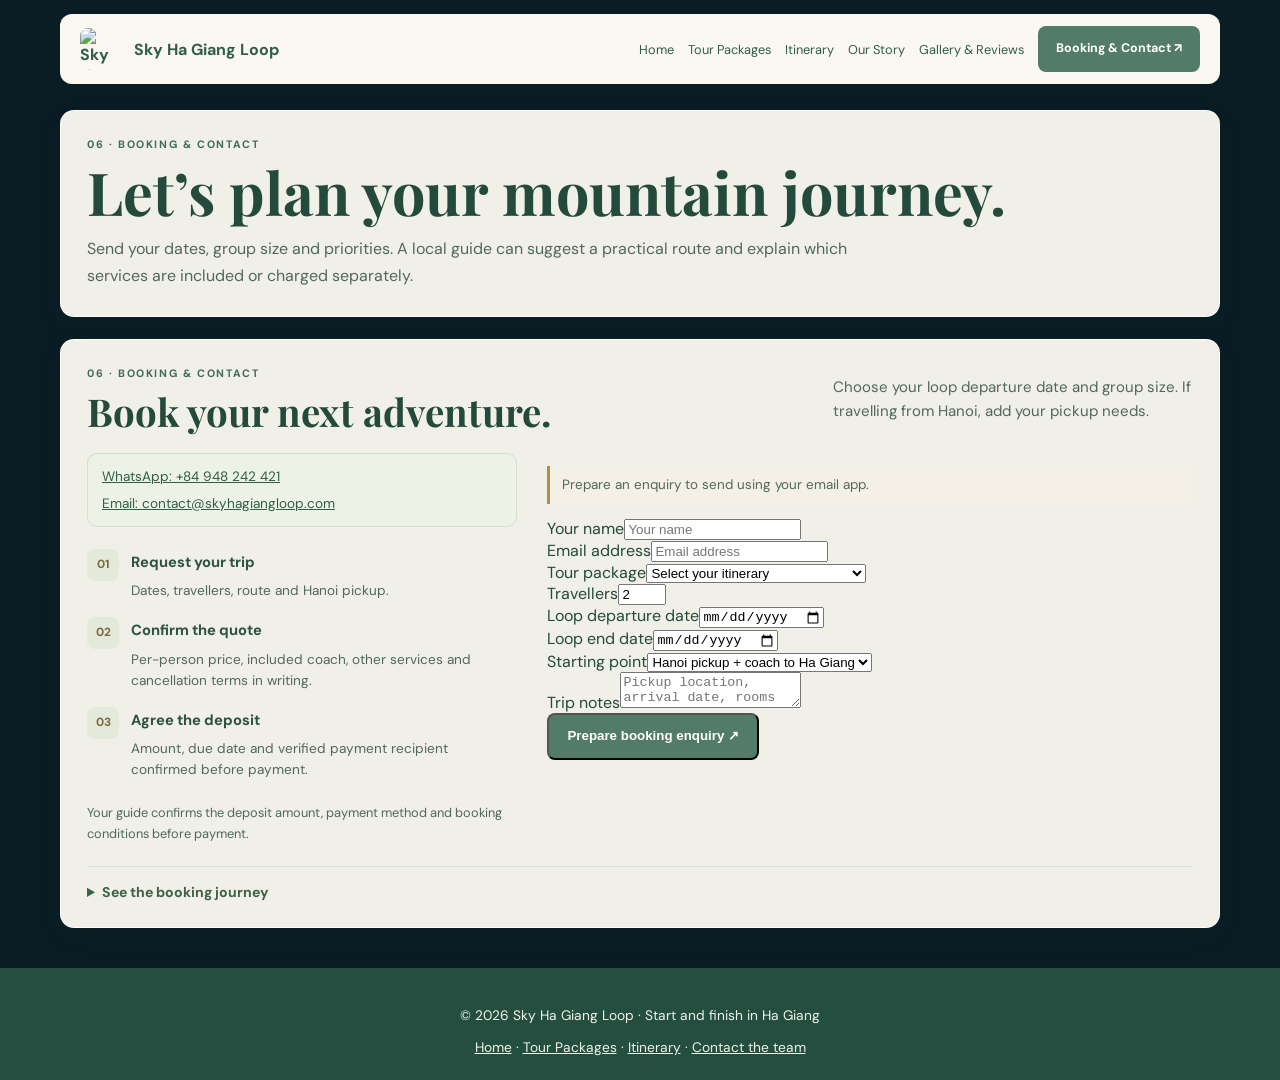
==== contact.html @ ebd87845 "Polish public website copy and contact details" ====
<!doctype html>
<html lang="en"><head><meta charset="utf-8"><meta name="viewport" content="width=device-width,initial-scale=1">
<style id="background-base">html,body{background:#0a1d24!important}body::before,body::after{content:none!important}</style>
<title>Book a Ha Giang Loop Tour | Contact Sky Ha Giang Loop</title>
<meta name="description" content="Ask about Ha Giang tours, Hanoi pickup, optional services, guide advice and a written quote for your group.">
<meta name="robots" content="index,follow,max-image-preview:large">
<meta name="theme-color" content="#244f40">
<link rel="canonical" href="https://skyhagiangloop.com/contact.html">
<meta property="og:type" content="website">
<meta property="og:site_name" content="Sky Ha Giang Loop">
<meta property="og:title" content="Book a Ha Giang Loop Tour | Contact Sky Ha Giang Loop">
<meta property="og:description" content="Ask about Ha Giang tours, Hanoi pickup, optional services, guide advice and a written quote for your group.">
<meta property="og:url" content="https://skyhagiangloop.com/contact.html">
<meta property="og:image" content="https://skyhagiangloop.com/assets/bg-08.jpg">
<meta name="twitter:card" content="summary_large_image">
<meta name="twitter:title" content="Book a Ha Giang Loop Tour | Contact Sky Ha Giang Loop">
<meta name="twitter:description" content="Ask about Ha Giang tours, Hanoi pickup, optional services, guide advice and a written quote for your group.">
<meta name="twitter:image" content="https://skyhagiangloop.com/assets/bg-08.jpg">
<script type="application/ld+json">{"@context":"https://schema.org","@graph":[{"@type":"WebPage","@id":"https://skyhagiangloop.com/contact.html#webpage","name":"Book a Ha Giang Loop Tour | Contact Sky Ha Giang Loop","url":"https://skyhagiangloop.com/contact.html","description":"Ask about Ha Giang tours, Hanoi pickup, optional services, guide advice and a written quote for your group."}]}</script><link rel="preconnect" href="https://fonts.googleapis.com"><link rel="preconnect" href="https://fonts.gstatic.com" crossorigin><link href="https://fonts.googleapis.com/css2?family=DM+Sans:wght@400;600;700&family=Playfair+Display:wght@600;700;800&display=swap" rel="stylesheet">
<link rel="stylesheet" href="nho-que-background.css"><link rel="stylesheet" href="client-tours.css"><link rel="stylesheet" href="site-experience.css">
<script src="nature-background-v7.js" defer></script><script src="background-init.js" defer></script></head>
<body class="route-page standalone-page"><a class="skip-link" href="#main-content">Skip to content</a><nav class="route-nav"><a class="route-brand" href="index.html#home"><img src="assets/logo.jpg" width="42" height="42" alt="Sky Ha Giang Loop logo">Sky Ha Giang Loop</a><div class="route-links"><a href="index.html#home">Home</a><a href="packages.html">Tour Packages</a><a href="itinerary.html">Itinerary</a><a href="story.html">Our Story</a><a href="gallery.html">Gallery &amp; Reviews</a><a class="pill" href="contact.html">Booking &amp; Contact ↗</a></div></nav><main id="main-content" class="route-shell"><section class="page-intro surface"><div class="kicker">06 · Booking &amp; Contact</div><h1>Let’s plan your mountain journey.</h1><p>Send your dates, group size and priorities. A local guide can suggest a practical route and explain which services are included or charged separately.</p></section><section id="contact" class="section wrap experience-section"><div class="surface booking-contact"><header class="section-heading"><div><div class="kicker">06 · Booking &amp; contact</div><h2>Book your next adventure.</h2></div><p>Choose your loop departure date and group size. If travelling from Hanoi, add your pickup needs.</p></header><div class="booking-layout"><div><div class="contact-channels"><a href="https://wa.me/84948242421" target="_blank" rel="noopener">WhatsApp: +84 948 242 421</a><a href="mailto:contact@skyhagiangloop.com">Email: contact@skyhagiangloop.com</a></div><ol class="deposit-flow"><li><span>01</span><div><strong>Request your trip</strong><p>Dates, travellers, route and Hanoi pickup.</p></div></li><li><span>02</span><div><strong>Confirm the quote</strong><p>Per-person price, included coach, other services and cancellation terms in writing.</p></div></li><li><span>03</span><div><strong>Agree the deposit</strong><p>Amount, due date and verified payment recipient confirmed before payment.</p></div></li></ol><p class="small-note">Your guide confirms the deposit amount, payment method and booking conditions before payment.</p></div><form class="form" id="form"><p class="contact-note contact-field-wide">Prepare an enquiry to send using your email app.</p><div class="contact-field"><label for="name">Your name</label><input id="name" name="name" autocomplete="name" required placeholder="Your name"></div><div class="contact-field"><label for="email">Email address</label><input id="email" name="email" autocomplete="email" type="email" required placeholder="Email address"></div><div class="contact-field contact-tour"><label for="package">Tour package</label><select id="package" name="package" required><option value="">Select your itinerary</option><option value="Ha Giang Loop · 3 days / 2 nights">Ha Giang Loop · 3 days / 2 nights</option><option value="Ha Giang Loop · 4 days / 3 nights">Ha Giang Loop · 4 days / 3 nights</option><option value="Private Ha Giang tour">Private Ha Giang tour</option></select></div><div class="contact-field contact-guests"><label for="guests">Travellers</label><input id="guests" name="guests" type="number" min="1" max="30" value="2" required></div><div class="date-row contact-field-wide"><div><label for="start">Loop departure date</label><input id="start" name="start" type="date" required></div><div><label for="end">Loop end date</label><input id="end" name="end" type="date" required></div></div><div class="contact-field contact-field-wide"><label for="pickup">Starting point</label><select id="pickup" name="pickup"><option>Hanoi pickup + coach to Ha Giang</option><option>Meet in Ha Giang City</option><option>Discuss another arrangement</option></select></div><div class="contact-field contact-field-wide"><label for="message">Trip notes</label><textarea id="message" name="message" rows="2" placeholder="Pickup location, arrival date, rooms or private-tour preferences"></textarea></div><button class="pill contact-field-wide" type="submit">Prepare booking enquiry ↗</button><div class="status contact-field-wide" id="status" role="status"></div></form></div><details class="booking-visual"><summary>See the booking journey</summary><section class="section booking booking-journey" id="booking" aria-labelledby="journey-title">
  <div class="wrap">
    <header class="journey-heading">
      <div><div class="kicker">Booking made simple</div><h2 id="journey-title">Your trip, in 3 easy steps.</h2></div>
      <p>Simple planning. Clear confirmation. Your own pace.</p>
    </header>
    <div class="journey-map">
      <svg class="journey-road" aria-hidden="true" focusable="false">
        <path class="journey-road-base"/><path class="journey-road-markings"/><path class="journey-road-progress"/>
      </svg>
      <ol class="journey-stops">
        <li class="journey-step" data-step="0">
          <span class="journey-pin" aria-hidden="true"><svg viewBox="0 0 24 24"><path d="m3 19 5-12 4 7 4-10 5 15M6 19h12"/></svg></span>
          <article class="journey-card"><span class="journey-number">01 · Explore</span><h3><button type="button" data-journey-step="0" aria-pressed="true">Choose your route</button></h3><p>Compare the 3-day and 4-day routes. Add Lung Cu with the longer itinerary.</p></article>
        </li>
        <li class="journey-step" data-step="1">
          <span class="journey-pin" aria-hidden="true"><svg viewBox="0 0 24 24"><rect x="4" y="6" width="16" height="15" rx="3"/><path d="M8 3v6m8-6v6M4 12h16m-12 4h3m3 0h2"/></svg></span>
          <article class="journey-card"><span class="journey-number">02 · Make it yours</span><h3><button type="button" data-journey-step="1" aria-pressed="false">Share your dates</button></h3><p>Share dates, group size, room preferences, stops and experiences.</p></article>
        </li>
        <li class="journey-step" data-step="2">
          <span class="journey-pin" aria-hidden="true"><svg viewBox="0 0 24 24"><path d="m12 3 8 3v6c0 5-8 9-8 9s-8-4-8-9V6l8-3Z"/><path d="m8 12 3 3 5-6"/></svg></span>
          <article class="journey-card"><span class="journey-number">03 · Ready to go</span><h3><button type="button" data-journey-step="2" aria-pressed="false">Confirm before payment</button></h3><p>Our local team confirms route, stays and final price before booking.</p></article>
        </li>
      </ol>
      <span class="journey-rider" aria-hidden="true">
        <svg viewBox="0 0 64 52" focusable="false">
          <ellipse cx="32" cy="46" rx="28" ry="3" fill="#173e32" opacity=".12"/>
          <g fill="#fffaf0" stroke="#244f40" stroke-width="2.5"><circle cx="12" cy="36" r="9"/><circle cx="52" cy="36" r="9"/></g>
          <g fill="none" stroke="#244f40" stroke-width="3" stroke-linecap="round" stroke-linejoin="round"><path d="m12 36 12-15 13 15H12m25 0 10-17 5 17M43 17h8M20 20h12"/></g>
          <path d="m24 24 8-7 12 5-6 9H22Z" fill="#e4ae4c" stroke="#244f40" stroke-width="2"/>
          <path d="m29 14 5 9-8 6 7 8m-4-23 9 3 6 5" fill="none" stroke="#244f40" stroke-width="4" stroke-linecap="round" stroke-linejoin="round"/>
          <path d="M23 10a7 7 0 0 1 14 0v3H23Z" fill="#e4ae4c" stroke="#244f40" stroke-width="2"/><path d="M31 10h7" stroke="#244f40" stroke-width="2"/>
        </svg>
      </span>
    </div>
    <div class="journey-controls" hidden>
      <span class="journey-caption">A clear route to your next adventure</span>
      <button class="journey-pause" type="button" aria-pressed="false">Pause motion</button>
      <button class="journey-replay" type="button">Replay journey <span aria-hidden="true">↻</span></button>
    </div>
  </div>
</section></details></div></section></main><footer class="route-footer"><p>© 2026 Sky Ha Giang Loop · Start and finish in Ha Giang</p><a href="index.html#home">Home</a> · <a href="packages.html">Tour Packages</a> · <a href="itinerary.html">Itinerary</a> · <a href="contact.html">Contact the team</a></footer><script src="tour-data.js" defer></script><script src="app.js" defer></script><script src="travel-blog.js" defer></script><script src="booking-journey.js" defer></script><script src="site-experience.js" defer></script></body></html>
---- nho-que-background.css ----
/* One supplied panorama, from first paint onward; no legacy image layers. */
html,body{background:#0a1d24!important}
body::before,body::after{content:none!important}
.hero{background:transparent!important}
.hero:after{background:linear-gradient(90deg,#041e1d52,#062d2a12 68%),linear-gradient(0deg,#092e2a54,transparent 38%)!important}
.skyhagiang-bg-wrapper{opacity:1;mix-blend-mode:normal}
.skyhagiang-bg-wrapper canvas{pointer-events:none;opacity:0;transition:opacity .35s ease}
.skyhagiang-bg-wrapper.is-ready canvas{opacity:1}
@media(prefers-reduced-motion:reduce){.skyhagiang-bg-wrapper canvas{transition:none}}
.packages-page .packages-hero{background:#faf8f1f2;padding:22px;border:1px solid #ffffff99;border-radius:16px}
.packages-page .packages-hero p{color:#526d61}
---- client-tours.css ----
/* Client itinerary content: readable surfaces over the existing animated panorama. */
:root{--route-ink:#244a3b;--route-muted:#52685c;--route-sage:#527b69;--route-cream:#faf8f1}
.contact-float.demo-contact{display:none}
.contact-note{grid-column:1/-1;border-left:3px solid #b58d40;padding:8px 12px;background:#f4f0e5;font-size:.84rem!important;line-height:1.5}
#status textarea{min-height:160px!important;height:auto!important;margin:8px 0;font-size:.82rem}
.contactbox:has(.demo-contact-note){row-gap:16px}
.compact-collection .package-grid{gap:24px;padding:16px 20px 26px;scroll-padding-inline:20px}
.compact-collection .package-card{flex-basis:calc((100% - 24px)/2)!important;border-radius:12px;cursor:default;transform:none}
.compact-collection .package-carousel{padding-inline:0}
.package-grid.is-gliding{scroll-behavior:auto!important}
.compact-collection .tour-card-image{height:clamp(200px,20vw,285px);border-radius:12px 12px 0 0}
.compact-collection .package-card:nth-child(2) .tour-card-image{object-position:50% 75%}
.compact-collection .package-card.is-current{transform:none!important}
.compact-collection .tour-card-body{padding:22px;gap:12px}
.compact-collection .tour-card-body h3{font-size:clamp(1.35rem,2.3vw,1.9rem);text-transform:none;letter-spacing:0}
.compact-collection .tour-card-body p{min-height:0;font-size:.98rem;-webkit-line-clamp:3}
.compact-collection .tour-card-body .tag{background:#e3ecdf;color:#39604b}
.compact-collection .tour-card-body>strong,.tour-detail-footer>strong{color:#866024}
.site-footer{background:#315644;color:#eef3ea}
.site-footer p,.site-footer a{color:#eef3ea}
.compact-collection .tour-detail-trigger{min-height:46px;font-size:.9rem;color:#fff;background:var(--route-sage);text-decoration:none}
.compact-collection .tour-arrows[hidden]{display:none}
.compact-collection .tour-arrows{inset:50% 3px auto}
.tour-compare-link{display:flex;justify-content:space-between;flex-wrap:wrap;gap:10px;padding:0 20px;color:var(--route-muted);font-size:.85rem}
.tour-compare-link a{color:var(--route-ink);font-weight:700}
.compact-collection .head{margin-bottom:8px;background:#faf8f1f5;padding:22px;border:1px solid #ffffffd9;border-radius:12px}
.compact-collection .head h2{color:var(--route-ink)}
.compact-collection .head .intro{color:var(--route-muted)}
.compact-collection .head h2{font-size:clamp(2rem,4vw,3.4rem);letter-spacing:0;line-height:1.1}
.tour-detail-copy h2{font-size:clamp(1.6rem,4.5vw,2.8rem)}
.tour-detail-panel{transform:translate(var(--from-x,0),var(--from-y,24px)) scale(var(--from-scale,.9));transition:opacity .55s ease,transform .8s cubic-bezier(.16,1,.3,1)}
.tour-detail-overlay.is-open .tour-detail-panel{transform:translate(0,0) scale(1)}
.tour-detail-image{height:clamp(140px,24svh,240px)}
.tour-detail-copy{padding:22px 28px}
.tour-detail-copy p{font-size:.95rem;line-height:1.65}
.tour-detail-copy .route-disclaimer{font-size:.82rem;color:#617565}
.tour-detail-copy .itinerary-day{background:#fff}
.tour-detail-footer{flex-wrap:wrap}
.tour-detail-footer a{color:var(--route-ink);font-size:.9rem}
.tour-detail-close{position:sticky;float:right;top:10px;right:12px;margin:10px 12px -54px 0}
.surface{background:#faf8f1f5;border:1px solid #ffffffd9;border-radius:14px;padding:26px;box-shadow:0 8px 30px #173c2812}
.surface h2{color:var(--route-ink);font-size:clamp(1.6rem,3vw,2.25rem);margin:10px 0 18px;letter-spacing:0;text-transform:none}
.surface h3{color:var(--route-ink);letter-spacing:0;text-transform:none;line-height:1.3}
.surface p,.surface li{color:var(--route-muted);line-height:1.65}
.route-map{display:grid;grid-template-columns:repeat(4,minmax(0,1fr));list-style:none;padding:18px 0;margin:0;gap:14px;position:relative}
.route-map:before{content:"";position:absolute;left:5%;right:5%;top:52%;height:2px;background:#9bbba7}
.route-map li{position:relative;display:grid;gap:8px;border:1px solid #d5e4d9;border-radius:12px;background:#fff;padding:18px}
.route-map b{font-size:.75rem;color:#8b682b;text-transform:uppercase}
.route-map strong{font-size:1.2rem;color:var(--route-ink)}
.route-map span{font-size:.85rem}
.route-map-note{margin:10px 0 0;font-size:.88rem}
.route-faq details{border-top:1px solid #dce2d6;padding:14px 0}
.route-faq summary{cursor:pointer;font-weight:700;color:var(--route-ink);line-height:1.5}
.route-faq p{margin:10px 0 0;max-width:80ch}
.quote-note{margin:18px 0;padding:16px;border-radius:10px;background:#edf1e7;border:1px solid #dbe4d5}
.quote-note h3{font-size:1rem;margin:0 0 8px}
.quote-note p{font-size:.86rem;margin:8px 0 0;color:var(--route-muted);line-height:1.6}
.itinerary-day{border:1px solid #dbe3d8;border-radius:10px;background:#fffdf8;margin:12px 0;overflow:hidden}
.itinerary-day summary{display:flex;align-items:center;gap:14px;cursor:pointer;padding:16px;list-style:none}
.itinerary-day summary::-webkit-details-marker{display:none}
.itinerary-day summary>span{flex-shrink:0;border-radius:8px;padding:8px;background:#e1eadd;color:#3f664d;font-size:.8rem;font-weight:700}
.itinerary-day summary h3{font-size:1.1rem;margin:0;flex:1;line-height:1.3}
.itinerary-day summary>b{font:400 1.5rem Arial;color:#527b69}
.itinerary-day[open] summary>b{transform:rotate(45deg)}
.itinerary-day-copy{padding:0 18px 16px}
.itinerary-day-copy p{margin:8px 0}
.day-route{font-weight:600;font-size:.88rem;color:#39674d!important}
.day-stay{font-size:.86rem;font-weight:600}
.route-disclaimer{font-size:.86rem;color:var(--route-muted);line-height:1.6}
.skip-link{position:absolute;left:12px;top:-100px;z-index:1001;background:#fff;color:#244f40;padding:12px}
.skip-link:focus{top:12px}
.route-page{margin:0;color:var(--route-ink);font:16px "DM Sans",Arial,sans-serif}
.route-page *{box-sizing:border-box}
.route-page h1,.route-page h2,.route-page h3{font-family:"Playfair Display",Georgia,serif}
.route-page a{color:#315e46}
.route-page :is(a,button,summary):focus-visible{outline:3px solid #b97b28;outline-offset:4px}
.route-page .pill{display:inline-flex;align-items:center;justify-content:center;padding:12px 18px;min-height:46px;border-radius:8px;background:#527b69;color:#fff;text-decoration:none;font-weight:700;line-height:1.4}
.route-nav{display:flex;align-items:center;gap:22px;max-width:1160px;margin:14px auto;padding:12px 20px;border-radius:12px;background:#faf8f1;position:relative;z-index:2}
.route-brand{display:flex;align-items:center;gap:12px;margin-right:auto;text-decoration:none;font-weight:700}
.route-brand img{border-radius:8px}
.route-links{display:flex;align-items:center;gap:14px;overflow-x:auto;scrollbar-width:none}
.route-links::-webkit-scrollbar{display:none}
.route-links a{font-size:.8rem;white-space:nowrap;text-decoration:none}
.route-links .pill{font-size:.78rem}
.route-shell{max-width:1160px;margin:26px auto 40px;position:relative;z-index:2}
.route-breadcrumb{color:#f6f5ed;font-size:.85rem;margin:0 4px 18px}
.route-breadcrumb a{color:#fff}
.route-hero{display:grid;grid-template-columns:1.15fr .85fr;gap:30px;align-items:center}
.route-hero h1,.comparison-heading h1{font-size:clamp(2rem,4.5vw,3.5rem);line-height:1.08;margin:14px 0}
.route-hero p{margin-bottom:20px}
.route-hero figure{margin:0}
.route-hero img{display:block;width:100%;height:320px;object-fit:cover;border-radius:10px}
.route-hero figcaption{font-size:.7rem;line-height:1.5;margin-top:7px;color:var(--route-muted)}
.route-chips{display:flex;gap:8px;flex-wrap:wrap;margin:18px 0}
.route-chips span,.route-page .tag{padding:7px 10px;border-radius:8px;background:#e3ecdf;color:#3f664d;font-size:.78rem;font-weight:700}
.route-layout{display:grid;grid-template-columns:1.4fr .8fr;gap:22px;margin:22px 0}
.route-sidebar h2{font-size:1.65rem}
.route-sidebar ul{padding-left:20px}
.route-sidebar li{margin-bottom:9px}
.route-sidebar .pill{width:100%}
.other-tour{display:block;margin-top:16px;text-align:center}
.destination-sources{background:#faf8f1ed;padding:14px 18px;border-radius:10px;color:#50675a;font-size:.78rem;line-height:1.6}
.destination-sources a{color:#315e46}
.route-footer{position:relative;z-index:2;margin:0;padding:24px;text-align:center;background:#244f40;color:#eef3e7;font-size:.86rem}
.route-footer a{color:#eef3e7}
.comparison-cards{display:grid;grid-template-columns:1fr 1fr;gap:22px;margin:22px 0}
.compare-tour{padding:0;overflow:hidden}
.compare-tour>div{padding:24px}
.compare-tour img{width:100%;height:250px;object-fit:cover;display:block}
.compare-tour:nth-child(2) img{object-position:50% 75%}
.compare-tour .pill{width:100%}
.route-comparison{margin-bottom:22px}
.comparison-table-wrap{overflow:auto;touch-action:auto}
.route-comparison table{width:100%;border-collapse:collapse;font-size:.92rem;line-height:1.5}
.route-comparison caption{text-align:left;padding-bottom:12px;color:#52685c}
.route-comparison th,.route-comparison td{text-align:left;padding:14px;border:1px solid #dae3d6;vertical-align:top}
.route-comparison thead{background:#e6ecdf}
.faq-lead{margin:0 0 4px;max-width:72ch}
.faq-contact{display:flex;align-items:center;justify-content:space-between;gap:18px;margin-top:22px;padding:16px;border:1px solid #cbd9ca;border-radius:12px;background:#edf2e7}
.faq-contact>div:first-child{display:grid;gap:4px}
.faq-contact strong{color:var(--route-ink)}
.faq-contact span,.faq-contact small{color:var(--route-muted);font-size:.82rem;line-height:1.5}
.faq-contact small{display:block;margin-top:10px;grid-column:1/-1}
.faq-contact-actions{display:flex;gap:8px;flex-shrink:0}
.faq-contact-button{display:inline-flex;align-items:center;justify-content:center;min-height:38px;padding:8px 12px;border-radius:8px;color:#fff!important;text-decoration:none;font-weight:700;font-size:.78rem;white-space:nowrap}
.faq-email{background:#527b69}.faq-whatsapp{background:#20a866}
.page-intro{margin-bottom:22px}.page-intro h1{margin:10px 0 12px;font-size:clamp(2rem,5vw,3.7rem);line-height:1.05}.page-intro p{max-width:70ch;margin:0;font-size:1rem;line-height:1.7}
.package-page-grid{display:grid;grid-template-columns:repeat(3,minmax(0,1fr));gap:18px;margin-bottom:24px}.package-page-grid .package-card{display:flex;flex-direction:column;overflow:hidden}.package-page-grid .tour-card-image{width:100%;height:220px;object-fit:cover}.package-page-grid .tour-card-body{display:flex;flex:1;flex-direction:column;gap:10px;padding:20px}.package-page-grid .tour-card-body p{min-height:3.8em}.package-page-grid .tour-detail-trigger{margin-top:auto}
.standalone-page .experience-section{margin:0 0 22px}.standalone-page .story-surface{margin-bottom:22px}.standalone-page #gallery{margin-top:0}.standalone-page #contact{margin-top:0}
@media(hover:hover) and (min-width:801px){.compact-collection .package-card:hover{transform:translateY(-5px)!important}.compact-collection .package-card:hover .tour-card-image{transform:none}}
@media(max-width:800px){
  .tour-enquiry-in-view .contact-float{visibility:hidden;pointer-events:none}
  .compact-collection .head{padding:14px}
  .compact-collection .package-grid{padding:10px 20px 18px;gap:18px}
  .compact-collection .package-card{flex-basis:calc(100% - 6px)!important}
  .compact-collection .tour-card-image{height:clamp(160px,48vw,215px)}
  .compact-collection .tour-card-body{padding:15px;gap:9px}
  .compact-collection .tour-card-body h3{font-size:1.25rem}
  .compact-collection .tour-card-body p{font-size:.88rem}
  .compact-collection .head h2{font-size:1.6rem}
  .compact-collection .package-card.is-current{transform:none!important}
  .tour-compare-link{font-size:.8rem;padding:0 14px 12px}
  .tour-compare-link span{display:none}
  .tour-detail-copy{padding:18px}
  .tour-detail-image{height:150px}
  .tour-detail-copy p{font-size:.88rem}
  .tour-detail-overlay{padding:8px}
  .tour-detail-panel{max-height:94svh;border-radius:14px}
  .tour-detail-footer>strong{font-size:1.1rem}
  .itinerary-day summary{gap:10px;padding:13px}
  .itinerary-day summary h3{font-size:1rem}
  .surface{padding:18px}
  .route-map{grid-template-columns:1fr 1fr;gap:10px;padding:8px 0}
  .route-map:before{display:none}
  .route-map li{padding:12px;gap:5px}
  .route-map strong{font-size:1.05rem}
  .route-map span{font-size:.78rem}
  .route-shell,.route-nav{width:calc(100% - 24px);margin-inline:auto}
  .route-nav{padding:10px 12px;gap:10px;display:block}
  .route-brand{font-size:.75rem;gap:8px;max-width:none;margin-bottom:8px}
  .route-links{gap:8px;padding-bottom:2px}
  .route-links a{font-size:.68rem}
  .route-links .pill{font-size:.68rem;padding:9px 10px}
  .route-shell{margin-top:18px}
  .route-hero,.route-layout,.comparison-cards{grid-template-columns:1fr;gap:14px}
  .route-hero h1,.comparison-heading h1{font-size:2rem;line-height:1.1}
  .route-hero p,.route-sidebar p{font-size:.92rem}
  .route-hero img{height:190px}
  .route-chips span:nth-child(2){display:none}
  .route-hero .route-chips{margin:12px 0}
  .route-hero>div>.pill{width:100%}
  .route-hero figure{order:-1}
  .route-hero figcaption{font-size:.66rem}
  .route-layout{margin:14px 0}
  .route-comparison th,.route-comparison td{padding:9px;font-size:.8rem;overflow-wrap:anywhere}
  .compare-tour{padding:0}
  .compare-tour img{height:190px}
  .compare-tour>div{padding:18px}
  .quote-note{padding:12px}
  .faq-contact{display:grid;gap:12px;padding:13px}.faq-contact-actions{width:100%}.faq-contact-button{flex:1}.package-page-grid{grid-template-columns:1fr;gap:14px}.package-page-grid .tour-card-image{height:190px}.package-page-grid .tour-card-body{padding:16px}.page-intro{padding:18px}.page-intro h1{font-size:2rem}
}
@media(prefers-reduced-motion:reduce){html{scroll-behavior:auto!important}.package-grid{scroll-behavior:auto!important}*,*::before,*::after{animation:none!important;transition:none!important}}
---- site-experience.css ----
/* One consistent finishing layer for home and every tour page. */
[hidden]{display:none!important}
.experience-home{color:#244a3b;overflow-x:clip}
.experience-home>nav,.experience-home>header,.experience-home>main,.experience-home>footer{width:min(1200px,calc(100% - 32px));margin-inline:auto}
.experience-home .wrap{width:100%;max-width:none}
.experience-home .nav{position:relative!important;margin-top:12px;padding:12px 20px;border-radius:12px;background:#faf8f1}
.experience-home .navin{gap:20px}
.experience-home .links{display:flex;gap:17px}
.experience-home .menu{display:none}
.experience-home .links a{font-size:.78rem;color:#315644;white-space:nowrap}
.experience-home .brand{color:#315644;font-size:.72rem;letter-spacing:.08em;flex-shrink:0}
.experience-home .brand img{border-radius:8px}
.experience-home .pill{border-radius:8px;background:#527b69;color:white;min-height:46px;align-items:center;justify-content:center;font-size:.9rem;line-height:1.4;padding:12px 18px}
.experience-home .pill:hover{box-shadow:0 8px 22px #244f4022}
.experience-home .hero{height:auto;min-height:490px;max-height:none;margin-top:12px;padding:70px 38px;border-radius:14px;overflow:hidden}
.experience-home .hero:after{background:linear-gradient(90deg,#112c2bdd,#153c3348)}
.experience-home .heroContent{max-width:750px;padding:0;margin:0;position:relative}
.experience-home .hero h1{font-size:clamp(3.3rem,6.2vw,5.3rem);line-height:1.02;letter-spacing:-.025em;margin:18px 0}
.experience-home .hero p{font-size:1.05rem;line-height:1.65;max-width:540px;margin:0}
.experience-home .eyebrow{color:#d9e8ce;font-size:.69rem;letter-spacing:.13em}
.experience-home .actions{display:flex;gap:12px;margin-top:24px}
.experience-home .ghost{background:#fff2;border:1px solid #ffffff87}
.experience-home .hero .actions .pill{background:#527b69}
.experience-home .hero .actions .ghost{background:#183a315c;border:1px solid #ffffff87}
.hero-facts{display:flex;gap:8px;flex-wrap:wrap;margin-top:24px;font-size:.76rem;color:#f4f1e6}
.hero-facts span{padding:7px 10px;border:1px solid #ffffff40;border-radius:6px;background:#132a263b}
.experience-home .section{padding:0;margin-top:24px;margin-bottom:0;width:100%}
.experience-home main section[id]{scroll-margin-top:16px}
.experience-home .compact-collection{background:#faf8f1f5;padding:22px;border-radius:14px}
.experience-home .compact-collection .head{padding:0;background:transparent;border:0;box-shadow:none;margin-bottom:10px;align-items:center}
.experience-home .compact-collection .head h2{font-size:clamp(1.8rem,3.5vw,2.8rem)}
.experience-home .compact-collection .package-grid{padding:14px 6px 20px;gap:20px;scroll-padding-inline:6px}
.experience-home .compact-collection .package-card{flex-basis:calc((100% - 40px)/3)!important;transform:none;min-height:0}
.experience-home .compact-collection .tour-card-image{height:220px}
.experience-home .compact-collection .tour-card-body{padding:18px;gap:10px}
.experience-home .compact-collection .tour-card-body h3{font-size:1.5rem;line-height:1.2}
.experience-home .compact-collection .tour-card-body p{font-size:.92rem;min-height:4.4em}
.experience-home .compact-collection .tour-card-body>strong{font-size:1.1rem}
.experience-home .compact-collection .tour-card-body>small{font-size:.76rem;color:#496a51;font-weight:600}
.experience-home #contact .form{grid-template-columns:repeat(4,minmax(0,1fr))}
.experience-home #contact .contact-field{grid-column:span 2}
.experience-home #contact .contact-tour{grid-column:span 3}
.experience-home #contact .contact-guests{grid-column:span 1}
.experience-home #contact .contact-field-wide{grid-column:1/-1}
.experience-home .tour-compare-link{padding:0 6px;font-size:.85rem}
.package-price-note,.small-note{font:400 .8rem/1.6 "DM Sans",Arial,sans-serif;color:#53695d;margin:14px 0 0}
.experience-home .package-price-note{padding-inline:6px}
.experience-home .surface{padding:26px;border-radius:14px}
.section-heading{display:flex;gap:28px;align-items:center;justify-content:space-between;margin-bottom:20px}
.section-heading h2{font-size:clamp(1.7rem,3.2vw,2.4rem);text-transform:none;letter-spacing:0;margin:9px 0 0;line-height:1.15}
.section-heading>p{max-width:360px;margin:0;font-size:.94rem;line-height:1.6}
.experience-home .kicker,.route-page .kicker{color:#3f6c55;font-size:.67rem;letter-spacing:.15em;text-transform:uppercase;font-weight:700}
.transfer-diagram{padding:20px;border:1px solid #cfdcd0;border-radius:12px;background:#edf2e7;margin:16px 0 22px;position:relative;overflow:hidden}
.diagram-heading{display:flex;align-items:center;justify-content:space-between;gap:16px}
.diagram-heading h3{font:700 1.35rem/1.25 "Playfair Display",Georgia,serif;margin:6px 0 0;color:#244a3b;text-transform:none;letter-spacing:0}
.mini-label{border:1px solid #cfdbcf;font-size:.68rem;padding:6px 8px;border-radius:6px;white-space:nowrap}
.transfer-stops{list-style:none;margin:20px 0 0;padding:0;display:grid;grid-template-columns:repeat(3,minmax(0,1fr));gap:24px;position:relative}
.transfer-stops:before{content:"";position:absolute;left:16%;right:16%;top:20px;border-top:2px dashed #aac0ab}
.transfer-stops li{position:relative;display:grid;justify-items:center;gap:6px;text-align:center;min-width:0}
.transfer-stops svg{width:42px;height:42px;padding:9px;border-radius:12px;background:#fff;border:1px solid #c9dbcd;fill:none;stroke:#39644e;stroke-width:1.7;z-index:1;box-shadow:0 4px 12px #244a3b0a}
.transfer-stops strong{font-size:.92rem;color:#244a3b}
.transfer-stops span{font-size:.75rem;line-height:1.5}
.motion-section.is-visible .transfer-stops li{animation:nodeArrival .65s both cubic-bezier(.16,1,.3,1)}
.motion-section.is-visible .transfer-stops li:nth-child(2){animation-delay:.12s}
.motion-section.is-visible .transfer-stops li:nth-child(3){animation-delay:.24s}
@keyframes nodeArrival{from{opacity:.35;transform:translateY(9px)}to{opacity:1;transform:none}}
.route-switch{display:flex;gap:8px;margin:18px 0 14px}
.route-switch button{flex:1;padding:12px;border:1px solid #cad7cb;border-radius:8px;background:#fff;color:#39644e;font:700 .85rem "DM Sans",sans-serif;cursor:pointer;min-height:46px}
.route-switch button[aria-pressed=true]{background:#315b47;border-color:#315b47;color:#fff}
.itinerary-plan.is-entering{animation:planArrival .35s ease-out}
@keyframes planArrival{from{opacity:.5;transform:translateY(6px)}to{opacity:1;transform:none}}
.day-diagram{list-style:none;padding:0;margin:0;display:grid;gap:10px;position:relative}
.day-diagram:before{content:"";position:absolute;left:32px;top:24px;bottom:24px;border-left:2px dashed #aac0ab}
.day-diagram>li{position:relative;min-width:0}
.day-node{border:1px solid #d6e1d2;background:#fff;border-radius:10px;overflow:hidden}
.day-node summary{display:flex;align-items:center;gap:14px;padding:14px;list-style:none;cursor:pointer;min-height:70px}
.day-node summary::-webkit-details-marker{display:none}
.node-dot{display:grid;place-items:center;width:36px;height:36px;flex-shrink:0;background:#e8eee2;border:1px solid #c6d6c6;color:#466349;border-radius:10px;font-weight:700;position:relative}
.day-node summary>span:nth-child(2){flex:1;min-width:0}
.day-node summary b{font-size:.66rem;color:#7f6938;text-transform:uppercase;display:block;margin-bottom:4px;letter-spacing:.06em}
.day-node summary strong{font:700 1.1rem/1.3 "Playfair Display",serif;color:#244a3b}
.node-toggle{color:#5d7f66;font-size:1.4rem}
.day-node[open] .node-toggle{transform:rotate(45deg)}
.node-copy{padding:0 22px 18px 64px;font-size:.92rem;line-height:1.65}
.node-copy p{margin:10px 0 0}
.stop-chips{display:flex;flex-wrap:wrap;list-style:none;padding:0;margin:0;gap:6px}
.stop-chips li{font-size:.74rem;color:#3d6750;background:#edf3e9;border:1px solid #d4e0d1;border-radius:6px;padding:5px 8px}
.text-link{display:inline-flex;margin-top:16px;color:#315d46;font-weight:700;font-size:.88rem;text-underline-offset:3px}
.service-disclosure{border-top:1px solid #d8e1d4;margin-top:20px;padding-top:16px}
.service-disclosure>summary{display:flex;justify-content:space-between;gap:12px;color:#315a45;font-weight:700;cursor:pointer;min-height:32px;font-size:.92rem}
.service-grid{display:grid;grid-template-columns:repeat(2,minmax(0,1fr));gap:12px;margin-top:16px}
.service-grid article{padding:16px;border-radius:8px;border:1px solid #d6e1d2;background:#fff}
.service-grid h4{font-size:.95rem;margin:8px 0;color:#2c5943}
.service-grid p{font-size:.85rem;margin:0;line-height:1.6}
.service-number{color:#8c743e;font-size:.72rem;font-weight:700}
.story-surface{display:grid;grid-template-columns:1.15fr 1fr;gap:40px;background:#355a48;color:#f5f5e9;padding:30px;border-radius:14px}
.story-surface .kicker{color:#d8ddb9}
.story-surface h2{font-size:clamp(1.8rem,3.2vw,2.5rem);line-height:1.15;letter-spacing:0;text-transform:none;margin:12px 0 18px}
.story-surface p{font-size:.94rem;line-height:1.7;color:#e3ecdf;margin:0 0 18px}
.team-services{padding:24px;border:1px solid #a3b8a17a;background:#ffffff08;border-radius:10px;align-self:center}
.team-services h3{font-size:1.3rem;line-height:1.3;color:#f6f0d9;text-transform:none;margin:0 0 12px}
.story-pillars{display:grid;grid-template-columns:1fr 1fr;gap:7px}
.story-pillars span{padding:8px;font-size:.75rem;border:1px solid #ffffff38;border-radius:6px}
.landscape-preview{display:grid;grid-template-columns:1fr 1fr;gap:16px}
.landscape-preview figure{margin:0;min-width:0}
.landscape-preview img{width:100%;height:250px;display:block;object-fit:cover;border-radius:10px}
.landscape-preview figcaption{font-size:.72rem;color:#607265;margin-top:7px;line-height:1.5}
.proof-status{display:grid;grid-template-columns:1fr 1fr;gap:16px;margin-top:20px}
.proof-status article{display:flex;align-items:flex-start;gap:12px;border-top:1px solid #d8e1d4;padding-top:14px}
.proof-status svg{width:30px;height:30px;fill:none;stroke:#58755f;stroke-width:1.7;flex-shrink:0}
.proof-status h3{font-size:1.1rem;margin:2px 0 8px}
.proof-status p{font-size:.84rem;margin:0;line-height:1.6}
.experience-home #discover{position:relative;padding:0;margin-top:18px}
.experience-home #discover>.head{display:none}
.experience-home .travel-blog{margin:0;border-radius:14px}
.experience-home .travel-blog-head{padding:0 0 14px}
.experience-home .travel-blog-head h2{font-size:1.7rem}
.experience-home #discover .travel-blog{position:relative;margin:0;padding:22px;border-radius:14px;background:#faf8f1f5;border:0;box-shadow:none;backdrop-filter:none}
.experience-home #discover .travel-blog-head{position:static;align-items:center;justify-content:space-between;gap:14px;margin:0 0 16px;padding:0}
.experience-home #discover .travel-blog-head>div:first-child{display:block}
.experience-home #discover .travel-blog-head>p{display:none}
.experience-home #discover .travel-blog-arrow{width:44px;height:44px;border-radius:8px}
.booking-layout{display:grid;grid-template-columns:.8fr 1.2fr;gap:30px}
.contact-channels{display:grid;gap:10px;border:1px solid #d3dfcf;border-radius:10px;padding:14px;background:#edf2e7;font-size:.85rem;color:#365b44}
.contact-channels span,.contact-channels a{overflow-wrap:anywhere}
.contact-channels b,.contact-channels small{display:block}
.contact-channels small{font-size:.73rem;color:#6c745c;margin-top:3px}
.deposit-flow{list-style:none;padding:0;margin:22px 0;display:grid;gap:16px}
.deposit-flow li{display:flex;gap:12px;align-items:flex-start}
.deposit-flow li>span{display:grid;place-items:center;flex-shrink:0;width:32px;height:32px;border-radius:8px;background:#e3eadb;color:#7d6834;font-size:.74rem;font-weight:700}
.deposit-flow strong{font-size:.92rem;color:#2b5340}
.deposit-flow p{font-size:.85rem;margin:5px 0 0;line-height:1.55}
.experience-home .form{display:grid;grid-template-columns:1fr 1fr;gap:12px;margin:0;min-width:0}
.experience-home .contact-field{display:grid;gap:7px;min-width:0}
.experience-home .contact-field-wide{grid-column:1/-1}
.experience-home .contact-tour{grid-column:1/-1}
.experience-home .contact-guests{grid-column:1/-1}
.experience-home .form label{font-size:.8rem;color:#3f5c4a;font-weight:600}
.experience-home .form input,.experience-home .form select,.experience-home .form textarea{width:100%;min-width:0;font:400 16px "DM Sans",sans-serif;padding:11px 12px;border:1px solid #c6d5c4;border-radius:8px;background:#fff;color:#315340;min-height:46px}
.experience-home .form textarea{height:auto;min-height:76px}
.experience-home .date-row{display:grid;grid-template-columns:1fr 1fr;gap:12px}
.experience-home .date-row>div{display:grid;gap:7px;min-width:0}
.experience-home .demo-contact-note{margin:0;padding:9px 11px;font-size:.77rem!important}
.booking-visual{border-top:1px solid #d7e0d1;padding-top:16px;margin-top:22px}
.booking-visual>summary{font-weight:700;font-size:.88rem;color:#3f614a;cursor:pointer}
.experience-home .booking-visual .booking{width:100%;padding:0;margin:16px 0 0}
.experience-home .site-footer{border-radius:12px 12px 0 0;margin-top:24px;padding:24px}
.experience-home .footer-grid{grid-template-columns:1.25fr 1fr 1fr 1fr;gap:24px}
.experience-home .footer-bottom{padding-top:18px;margin-top:16px;border-top:1px solid #ffffff2b}
.experience-home .route-faq{margin:0}
.private-plan ol{padding-left:20px}
.private-plan li{margin-bottom:20px}
.private-plan h3{font-size:1.5rem}
.route-page .comparison-cards{grid-template-columns:repeat(3,minmax(0,1fr))}
.route-page .compare-tour>div{padding:20px}
.route-page .compare-tour h2{font-size:1.6rem;line-height:1.2}
.route-page .transfer-diagram{padding:16px}
.route-page .transfer-stops{gap:10px}
.route-page .transfer-stops strong{font-size:.8rem}
.route-page .transfer-stops span{font-size:.7rem}
.experience-home :is(button,a,summary,input,select,textarea):focus-visible{outline:3px solid #b48334;outline-offset:3px}
@media(max-width:1000px){.experience-home .links{gap:10px}.experience-home .links a{font-size:.7rem}.experience-home .nav{padding:10px 14px}.experience-home .brand{font-size:.62rem}}
@media(max-width:800px){
 .experience-home>nav,.experience-home>header,.experience-home>main,.experience-home>footer{width:calc(100% - 24px)}
 .experience-home .nav{margin-top:8px;padding:8px 12px}
 .experience-home .brand{font-size:.7rem}.experience-home .navin{min-height:44px}
 .experience-home .links{display:none}.experience-home .links.is-open{display:flex;position:absolute;top:66px;left:0;right:0;width:100%;background:#faf8f1;padding:12px;border-radius:12px;gap:3px;z-index:20}
 .experience-home .links.is-open a{color:#315644;font-size:.88rem;white-space:normal;min-height:44px;padding:11px 12px}
 .experience-home .menu{color:#315644;display:block;width:44px;height:44px}
 .experience-home .hero{min-height:415px;margin-top:10px;padding:36px 22px}
 .experience-home .hero h1{font-size:clamp(2.55rem,10.5vw,3.5rem);margin:14px 0}
 .experience-home .hero p{font-size:.94rem;line-height:1.6}
 .experience-home .eyebrow{font-size:.61rem;line-height:1.6}
 .experience-home .actions{display:grid;grid-template-columns:1fr 1fr;gap:8px;margin-top:20px}
 .experience-home .actions .pill{min-height:46px;padding:10px 9px;font-size:.77rem}
 .hero-facts{margin-top:18px;font-size:.66rem;gap:6px}.hero-facts span{padding:6px 8px}
 .experience-home .section{margin-top:16px;padding:0}
 .experience-home .surface,.experience-home .compact-collection{padding:16px}
 .experience-home .compact-collection .head{padding:0;margin:0 0 8px}
 .experience-home .compact-collection .head h2{font-size:1.6rem}
 .experience-home .compact-collection .intro{font-size:.86rem;line-height:1.6;margin-top:12px;-webkit-line-clamp:unset}
 .experience-home .compact-collection .package-grid{gap:14px;padding:12px 4px 18px;scroll-padding-inline:4px}
 .experience-home .compact-collection .package-card{flex-basis:100%!important;border-radius:10px}
 .experience-home .compact-collection .tour-card-image{height:clamp(170px,50vw,260px)}
 .experience-home .compact-collection .tour-card-body{padding:15px;gap:9px}
 .experience-home .compact-collection .tour-card-body h3{font-size:1.3rem}
 .experience-home .compact-collection .tour-card-body p{font-size:.9rem;min-height:0;-webkit-line-clamp:3}
 .experience-home .compact-collection .tour-arrows{inset:calc(12px + clamp(85px,25vw,130px)) -3px auto;transform:translateY(-50%)}
 .experience-home .compact-collection .tour-arrow{width:44px;height:44px;background:#fffffff0;box-shadow:0 4px 16px #244a3b24;border-radius:8px}
 .experience-home .tour-compare-link{padding:0 4px;font-size:.83rem}.experience-home .package-price-note{font-size:.75rem}
 .section-heading{display:block;margin-bottom:16px}.section-heading h2{font-size:1.75rem;margin-top:8px}.section-heading>p{font-size:.88rem;margin-top:12px;max-width:none}
 .transfer-diagram{padding:14px;margin:14px 0 18px}.diagram-heading{gap:8px}.diagram-heading h3{font-size:1.13rem}.mini-label{display:none}
 .transfer-stops{gap:8px;margin-top:16px}.transfer-stops strong{font-size:.76rem;line-height:1.35}.transfer-stops span{font-size:.68rem;line-height:1.4}.transfer-stops svg{width:36px;height:36px;padding:7px;border-radius:9px}
 .transfer-stops:before{top:17px}.small-note{font-size:.75rem;line-height:1.6}
 .route-switch{gap:7px}.route-switch button{font-size:.76rem;padding:10px 6px}
 .day-node summary{padding:11px;gap:10px;min-height:66px}.node-dot{width:31px;height:31px;font-size:.85rem}.day-node summary strong{font-size:.97rem;line-height:1.4}.node-copy{padding:0 14px 14px 52px;font-size:.85rem}.day-diagram:before{left:26px}
 .stop-chips li{font-size:.7rem;padding:4px 6px}.service-grid{grid-template-columns:1fr}.service-grid article{padding:13px}.service-disclosure>summary{font-size:.85rem;line-height:1.5}
 .story-surface{grid-template-columns:1fr;gap:20px;padding:22px 18px}.story-surface h2{font-size:1.8rem}.story-surface p{font-size:.88rem;line-height:1.65}.team-services{padding:16px}.team-services h3{font-size:1.16rem}
 .landscape-preview{gap:10px}.landscape-preview img{height:150px;border-radius:8px}.landscape-preview figcaption{font-size:.65rem}
 .proof-status{grid-template-columns:1fr;gap:14px}.proof-status h3{font-size:1.06rem}.proof-status p{font-size:.82rem}
 .experience-home #discover .travel-blog{padding:16px}.experience-home #discover .travel-blog-head{gap:10px;align-items:center}.experience-home .travel-blog-head h2{font-size:1.45rem}.experience-home #discover .travel-blog-head .kicker{font-size:.56rem;letter-spacing:.08em}.experience-home .travel-article-copy{padding:16px}.experience-home .travel-article-copy p{font-size:.87rem}
 .booking-layout{grid-template-columns:1fr;gap:22px}.contact-channels{grid-template-columns:1fr 1fr;padding:12px;gap:12px;font-size:.8rem}
 .deposit-flow{gap:12px;margin:18px 0}.deposit-flow p{font-size:.8rem}.deposit-flow strong{font-size:.86rem}
 .experience-home .form{gap:12px}.experience-home .form label{font-size:.77rem}.experience-home .form input,.experience-home .form select{font-size:16px;padding:10px;min-height:46px}
 .experience-home .contact-tour{grid-column:1/-1}.experience-home .contact-guests{grid-column:1/-1}.experience-home .form textarea{min-height:76px}
 .experience-home .site-footer{padding:20px 16px;margin-top:18px}.experience-home .footer-grid{grid-template-columns:1fr 1fr;gap:22px 14px}.experience-home .footer-brand{grid-column:1/-1}
 .route-page .comparison-cards{grid-template-columns:1fr}.route-page .transfer-stops{gap:6px}.route-page .surface{padding:16px}
}
@media(max-width:350px){.experience-home .hero{padding:30px 16px;min-height:415px}.experience-home .hero h1{font-size:2.5rem}.experience-home .actions{grid-template-columns:1fr}.experience-home .surface,.experience-home .compact-collection{padding:13px}.node-copy{padding-left:14px}.contact-channels{grid-template-columns:1fr}.landscape-preview img{height:115px}}
@media(prefers-reduced-motion:reduce){.motion-section.is-visible .transfer-stops li,.itinerary-plan.is-entering{animation:none!important}}
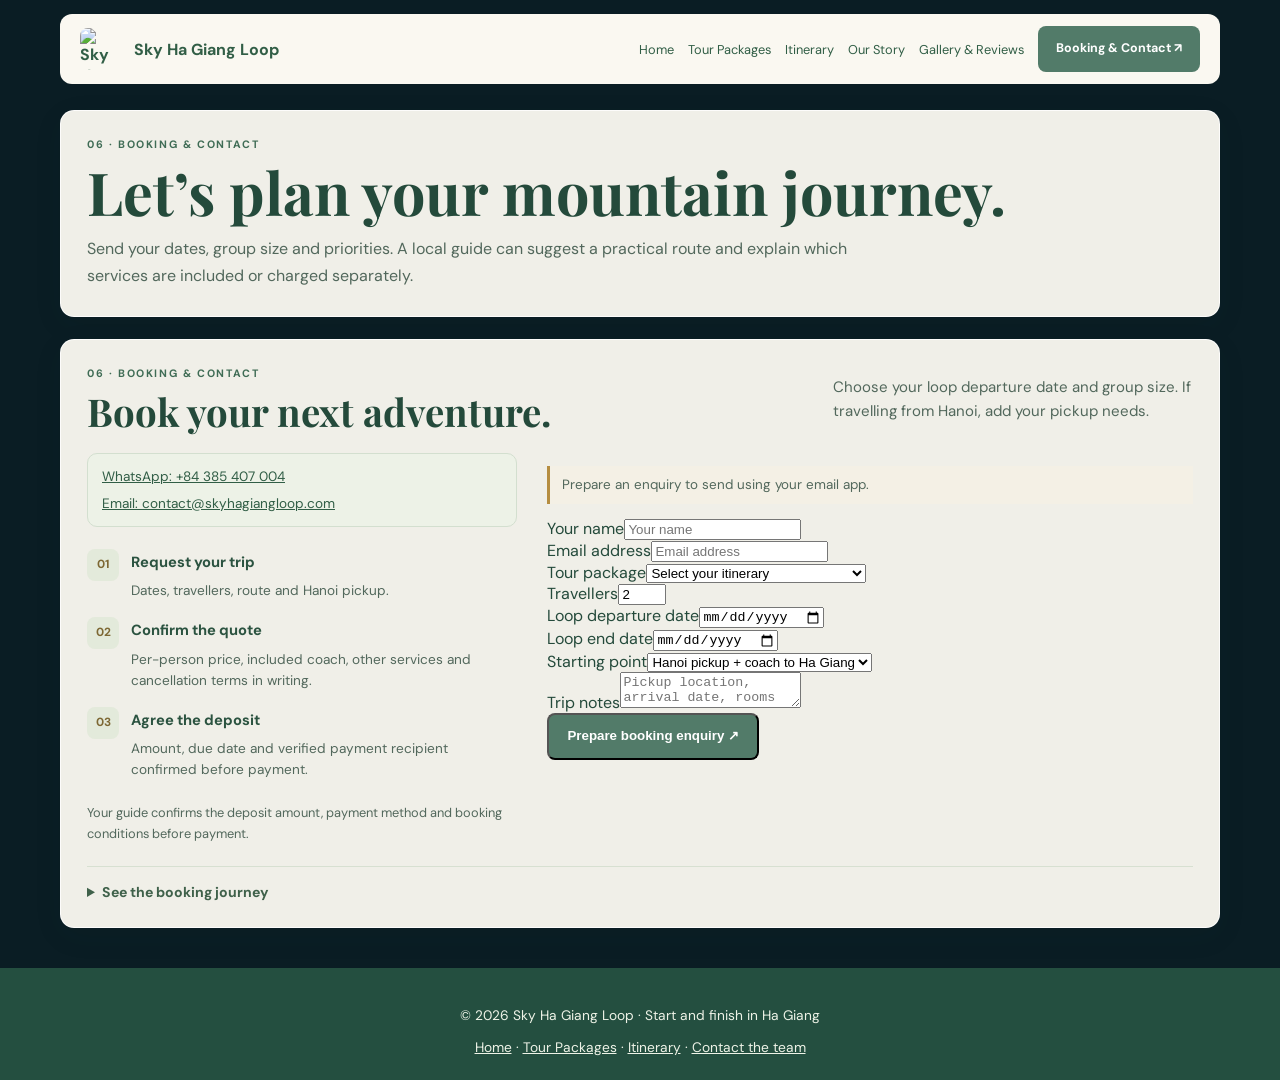
==== commit e2e5a190: "Update WhatsApp contact number" ====
--- a/contact.html
+++ b/contact.html
@@ -19,7 +19,7 @@
 <script type="application/ld+json">{"@context":"https://schema.org","@graph":[{"@type":"WebPage","@id":"https://skyhagiangloop.com/contact.html#webpage","name":"Book a Ha Giang Loop Tour | Contact Sky Ha Giang Loop","url":"https://skyhagiangloop.com/contact.html","description":"Ask about Ha Giang tours, Hanoi pickup, optional services, guide advice and a written quote for your group."}]}</script><link rel="preconnect" href="https://fonts.googleapis.com"><link rel="preconnect" href="https://fonts.gstatic.com" crossorigin><link href="https://fonts.googleapis.com/css2?family=DM+Sans:wght@400;600;700&family=Playfair+Display:wght@600;700;800&display=swap" rel="stylesheet">
 <link rel="stylesheet" href="nho-que-background.css"><link rel="stylesheet" href="client-tours.css"><link rel="stylesheet" href="site-experience.css">
 <script src="nature-background-v7.js" defer></script><script src="background-init.js" defer></script></head>
-<body class="route-page standalone-page"><a class="skip-link" href="#main-content">Skip to content</a><nav class="route-nav"><a class="route-brand" href="index.html#home"><img src="assets/logo.jpg" width="42" height="42" alt="Sky Ha Giang Loop logo">Sky Ha Giang Loop</a><div class="route-links"><a href="index.html#home">Home</a><a href="packages.html">Tour Packages</a><a href="itinerary.html">Itinerary</a><a href="story.html">Our Story</a><a href="gallery.html">Gallery &amp; Reviews</a><a class="pill" href="contact.html">Booking &amp; Contact ↗</a></div></nav><main id="main-content" class="route-shell"><section class="page-intro surface"><div class="kicker">06 · Booking &amp; Contact</div><h1>Let’s plan your mountain journey.</h1><p>Send your dates, group size and priorities. A local guide can suggest a practical route and explain which services are included or charged separately.</p></section><section id="contact" class="section wrap experience-section"><div class="surface booking-contact"><header class="section-heading"><div><div class="kicker">06 · Booking &amp; contact</div><h2>Book your next adventure.</h2></div><p>Choose your loop departure date and group size. If travelling from Hanoi, add your pickup needs.</p></header><div class="booking-layout"><div><div class="contact-channels"><a href="https://wa.me/84948242421" target="_blank" rel="noopener">WhatsApp: +84 948 242 421</a><a href="mailto:contact@skyhagiangloop.com">Email: contact@skyhagiangloop.com</a></div><ol class="deposit-flow"><li><span>01</span><div><strong>Request your trip</strong><p>Dates, travellers, route and Hanoi pickup.</p></div></li><li><span>02</span><div><strong>Confirm the quote</strong><p>Per-person price, included coach, other services and cancellation terms in writing.</p></div></li><li><span>03</span><div><strong>Agree the deposit</strong><p>Amount, due date and verified payment recipient confirmed before payment.</p></div></li></ol><p class="small-note">Your guide confirms the deposit amount, payment method and booking conditions before payment.</p></div><form class="form" id="form"><p class="contact-note contact-field-wide">Prepare an enquiry to send using your email app.</p><div class="contact-field"><label for="name">Your name</label><input id="name" name="name" autocomplete="name" required placeholder="Your name"></div><div class="contact-field"><label for="email">Email address</label><input id="email" name="email" autocomplete="email" type="email" required placeholder="Email address"></div><div class="contact-field contact-tour"><label for="package">Tour package</label><select id="package" name="package" required><option value="">Select your itinerary</option><option value="Ha Giang Loop · 3 days / 2 nights">Ha Giang Loop · 3 days / 2 nights</option><option value="Ha Giang Loop · 4 days / 3 nights">Ha Giang Loop · 4 days / 3 nights</option><option value="Private Ha Giang tour">Private Ha Giang tour</option></select></div><div class="contact-field contact-guests"><label for="guests">Travellers</label><input id="guests" name="guests" type="number" min="1" max="30" value="2" required></div><div class="date-row contact-field-wide"><div><label for="start">Loop departure date</label><input id="start" name="start" type="date" required></div><div><label for="end">Loop end date</label><input id="end" name="end" type="date" required></div></div><div class="contact-field contact-field-wide"><label for="pickup">Starting point</label><select id="pickup" name="pickup"><option>Hanoi pickup + coach to Ha Giang</option><option>Meet in Ha Giang City</option><option>Discuss another arrangement</option></select></div><div class="contact-field contact-field-wide"><label for="message">Trip notes</label><textarea id="message" name="message" rows="2" placeholder="Pickup location, arrival date, rooms or private-tour preferences"></textarea></div><button class="pill contact-field-wide" type="submit">Prepare booking enquiry ↗</button><div class="status contact-field-wide" id="status" role="status"></div></form></div><details class="booking-visual"><summary>See the booking journey</summary><section class="section booking booking-journey" id="booking" aria-labelledby="journey-title">
+<body class="route-page standalone-page"><a class="skip-link" href="#main-content">Skip to content</a><nav class="route-nav"><a class="route-brand" href="index.html#home"><img src="assets/logo.jpg" width="42" height="42" alt="Sky Ha Giang Loop logo">Sky Ha Giang Loop</a><div class="route-links"><a href="index.html#home">Home</a><a href="packages.html">Tour Packages</a><a href="itinerary.html">Itinerary</a><a href="story.html">Our Story</a><a href="gallery.html">Gallery &amp; Reviews</a><a class="pill" href="contact.html">Booking &amp; Contact ↗</a></div></nav><main id="main-content" class="route-shell"><section class="page-intro surface"><div class="kicker">06 · Booking &amp; Contact</div><h1>Let’s plan your mountain journey.</h1><p>Send your dates, group size and priorities. A local guide can suggest a practical route and explain which services are included or charged separately.</p></section><section id="contact" class="section wrap experience-section"><div class="surface booking-contact"><header class="section-heading"><div><div class="kicker">06 · Booking &amp; contact</div><h2>Book your next adventure.</h2></div><p>Choose your loop departure date and group size. If travelling from Hanoi, add your pickup needs.</p></header><div class="booking-layout"><div><div class="contact-channels"><a href="https://wa.me/84385407004" target="_blank" rel="noopener">WhatsApp: +84 385 407 004</a><a href="mailto:contact@skyhagiangloop.com">Email: contact@skyhagiangloop.com</a></div><ol class="deposit-flow"><li><span>01</span><div><strong>Request your trip</strong><p>Dates, travellers, route and Hanoi pickup.</p></div></li><li><span>02</span><div><strong>Confirm the quote</strong><p>Per-person price, included coach, other services and cancellation terms in writing.</p></div></li><li><span>03</span><div><strong>Agree the deposit</strong><p>Amount, due date and verified payment recipient confirmed before payment.</p></div></li></ol><p class="small-note">Your guide confirms the deposit amount, payment method and booking conditions before payment.</p></div><form class="form" id="form"><p class="contact-note contact-field-wide">Prepare an enquiry to send using your email app.</p><div class="contact-field"><label for="name">Your name</label><input id="name" name="name" autocomplete="name" required placeholder="Your name"></div><div class="contact-field"><label for="email">Email address</label><input id="email" name="email" autocomplete="email" type="email" required placeholder="Email address"></div><div class="contact-field contact-tour"><label for="package">Tour package</label><select id="package" name="package" required><option value="">Select your itinerary</option><option value="Ha Giang Loop · 3 days / 2 nights">Ha Giang Loop · 3 days / 2 nights</option><option value="Ha Giang Loop · 4 days / 3 nights">Ha Giang Loop · 4 days / 3 nights</option><option value="Private Ha Giang tour">Private Ha Giang tour</option></select></div><div class="contact-field contact-guests"><label for="guests">Travellers</label><input id="guests" name="guests" type="number" min="1" max="30" value="2" required></div><div class="date-row contact-field-wide"><div><label for="start">Loop departure date</label><input id="start" name="start" type="date" required></div><div><label for="end">Loop end date</label><input id="end" name="end" type="date" required></div></div><div class="contact-field contact-field-wide"><label for="pickup">Starting point</label><select id="pickup" name="pickup"><option>Hanoi pickup + coach to Ha Giang</option><option>Meet in Ha Giang City</option><option>Discuss another arrangement</option></select></div><div class="contact-field contact-field-wide"><label for="message">Trip notes</label><textarea id="message" name="message" rows="2" placeholder="Pickup location, arrival date, rooms or private-tour preferences"></textarea></div><button class="pill contact-field-wide" type="submit">Prepare booking enquiry ↗</button><div class="status contact-field-wide" id="status" role="status"></div></form></div><details class="booking-visual"><summary>See the booking journey</summary><section class="section booking booking-journey" id="booking" aria-labelledby="journey-title">
   <div class="wrap">
     <header class="journey-heading">
       <div><div class="kicker">Booking made simple</div><h2 id="journey-title">Your trip, in 3 easy steps.</h2></div>
--- a/site-experience.css
+++ b/site-experience.css
@@ -199,10 +199,16 @@
  .landscape-preview{gap:10px}.landscape-preview img{height:150px;border-radius:8px}.landscape-preview figcaption{font-size:.65rem}
  .proof-status{grid-template-columns:1fr;gap:14px}.proof-status h3{font-size:1.06rem}.proof-status p{font-size:.82rem}
  .experience-home #discover .travel-blog{padding:16px}.experience-home #discover .travel-blog-head{gap:10px;align-items:center}.experience-home .travel-blog-head h2{font-size:1.45rem}.experience-home #discover .travel-blog-head .kicker{font-size:.56rem;letter-spacing:.08em}.experience-home .travel-article-copy{padding:16px}.experience-home .travel-article-copy p{font-size:.87rem}
- .booking-layout{grid-template-columns:1fr;gap:22px}.contact-channels{grid-template-columns:1fr 1fr;padding:12px;gap:12px;font-size:.8rem}
+ .booking-layout{grid-template-columns:1fr;gap:18px}.contact-channels{grid-template-columns:1fr 1fr;padding:12px;gap:10px;font-size:.78rem}
  .deposit-flow{gap:12px;margin:18px 0}.deposit-flow p{font-size:.8rem}.deposit-flow strong{font-size:.86rem}
- .experience-home .form{gap:12px}.experience-home .form label{font-size:.77rem}.experience-home .form input,.experience-home .form select{font-size:16px;padding:10px;min-height:46px}
- .experience-home .contact-tour{grid-column:1/-1}.experience-home .contact-guests{grid-column:1/-1}.experience-home .form textarea{min-height:76px}
+ .experience-home #contact .form{grid-template-columns:minmax(0,1fr);gap:12px;margin-top:12px}
+ .experience-home #contact .contact-field,.experience-home #contact .contact-tour,.experience-home #contact .contact-guests,.experience-home #contact .contact-field-wide{grid-column:1/-1}
+ #contact .contact-field{gap:5px}
+ #contact .form label{font-size:.78rem;line-height:1.35}
+ #contact .form input,#contact .form select,#contact .form textarea{font-size:16px;padding:11px 12px;min-height:46px;border-radius:10px}
+ #contact .form textarea{min-height:88px;line-height:1.45}
+ #contact .form .pill{min-height:48px;border-radius:10px;font-size:.86rem}
+ #contact .contact-note{padding:10px 12px;font-size:.78rem!important;line-height:1.5}
  .experience-home .site-footer{padding:20px 16px;margin-top:18px}.experience-home .footer-grid{grid-template-columns:1fr 1fr;gap:22px 14px}.experience-home .footer-brand{grid-column:1/-1}
  .route-page .comparison-cards{grid-template-columns:1fr}.route-page .transfer-stops{gap:6px}.route-page .surface{padding:16px}
 }
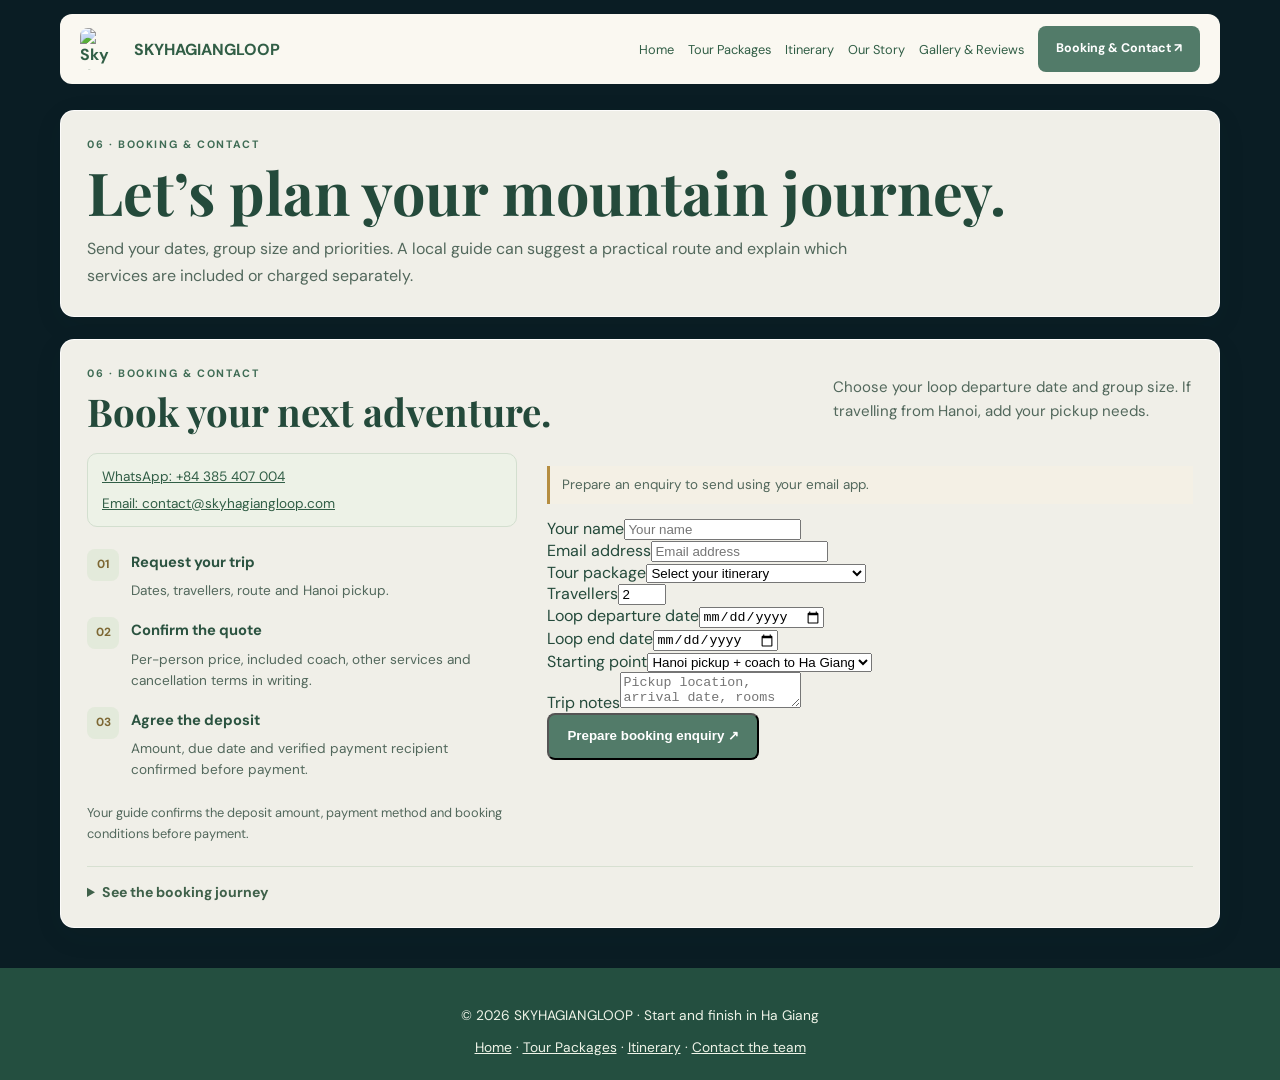
==== commit d8f59867: "Set SKYHAGIANGLOOP site title and brand" ====
--- a/contact.html
+++ b/contact.html
@@ -1,13 +1,13 @@
 <!doctype html>
 <html lang="en"><head><meta charset="utf-8"><meta name="viewport" content="width=device-width,initial-scale=1">
 <style id="background-base">html,body{background:#0a1d24!important}body::before,body::after{content:none!important}</style>
-<title>Book a Ha Giang Loop Tour | Contact Sky Ha Giang Loop</title>
+<title>SKYHAGIANGLOOP</title>
 <meta name="description" content="Ask about Ha Giang tours, Hanoi pickup, optional services, guide advice and a written quote for your group.">
 <meta name="robots" content="index,follow,max-image-preview:large">
 <meta name="theme-color" content="#244f40">
 <link rel="canonical" href="https://skyhagiangloop.com/contact.html">
 <meta property="og:type" content="website">
-<meta property="og:site_name" content="Sky Ha Giang Loop">
+<meta property="og:site_name" content="SKYHAGIANGLOOP">
 <meta property="og:title" content="Book a Ha Giang Loop Tour | Contact Sky Ha Giang Loop">
 <meta property="og:description" content="Ask about Ha Giang tours, Hanoi pickup, optional services, guide advice and a written quote for your group.">
 <meta property="og:url" content="https://skyhagiangloop.com/contact.html">
@@ -19,7 +19,7 @@
 <script type="application/ld+json">{"@context":"https://schema.org","@graph":[{"@type":"WebPage","@id":"https://skyhagiangloop.com/contact.html#webpage","name":"Book a Ha Giang Loop Tour | Contact Sky Ha Giang Loop","url":"https://skyhagiangloop.com/contact.html","description":"Ask about Ha Giang tours, Hanoi pickup, optional services, guide advice and a written quote for your group."}]}</script><link rel="preconnect" href="https://fonts.googleapis.com"><link rel="preconnect" href="https://fonts.gstatic.com" crossorigin><link href="https://fonts.googleapis.com/css2?family=DM+Sans:wght@400;600;700&family=Playfair+Display:wght@600;700;800&display=swap" rel="stylesheet">
 <link rel="stylesheet" href="nho-que-background.css"><link rel="stylesheet" href="client-tours.css"><link rel="stylesheet" href="site-experience.css">
 <script src="nature-background-v7.js" defer></script><script src="background-init.js" defer></script></head>
-<body class="route-page standalone-page"><a class="skip-link" href="#main-content">Skip to content</a><nav class="route-nav"><a class="route-brand" href="index.html#home"><img src="assets/logo.jpg" width="42" height="42" alt="Sky Ha Giang Loop logo">Sky Ha Giang Loop</a><div class="route-links"><a href="index.html#home">Home</a><a href="packages.html">Tour Packages</a><a href="itinerary.html">Itinerary</a><a href="story.html">Our Story</a><a href="gallery.html">Gallery &amp; Reviews</a><a class="pill" href="contact.html">Booking &amp; Contact ↗</a></div></nav><main id="main-content" class="route-shell"><section class="page-intro surface"><div class="kicker">06 · Booking &amp; Contact</div><h1>Let’s plan your mountain journey.</h1><p>Send your dates, group size and priorities. A local guide can suggest a practical route and explain which services are included or charged separately.</p></section><section id="contact" class="section wrap experience-section"><div class="surface booking-contact"><header class="section-heading"><div><div class="kicker">06 · Booking &amp; contact</div><h2>Book your next adventure.</h2></div><p>Choose your loop departure date and group size. If travelling from Hanoi, add your pickup needs.</p></header><div class="booking-layout"><div><div class="contact-channels"><a href="https://wa.me/84385407004" target="_blank" rel="noopener">WhatsApp: +84 385 407 004</a><a href="mailto:contact@skyhagiangloop.com">Email: contact@skyhagiangloop.com</a></div><ol class="deposit-flow"><li><span>01</span><div><strong>Request your trip</strong><p>Dates, travellers, route and Hanoi pickup.</p></div></li><li><span>02</span><div><strong>Confirm the quote</strong><p>Per-person price, included coach, other services and cancellation terms in writing.</p></div></li><li><span>03</span><div><strong>Agree the deposit</strong><p>Amount, due date and verified payment recipient confirmed before payment.</p></div></li></ol><p class="small-note">Your guide confirms the deposit amount, payment method and booking conditions before payment.</p></div><form class="form" id="form"><p class="contact-note contact-field-wide">Prepare an enquiry to send using your email app.</p><div class="contact-field"><label for="name">Your name</label><input id="name" name="name" autocomplete="name" required placeholder="Your name"></div><div class="contact-field"><label for="email">Email address</label><input id="email" name="email" autocomplete="email" type="email" required placeholder="Email address"></div><div class="contact-field contact-tour"><label for="package">Tour package</label><select id="package" name="package" required><option value="">Select your itinerary</option><option value="Ha Giang Loop · 3 days / 2 nights">Ha Giang Loop · 3 days / 2 nights</option><option value="Ha Giang Loop · 4 days / 3 nights">Ha Giang Loop · 4 days / 3 nights</option><option value="Private Ha Giang tour">Private Ha Giang tour</option></select></div><div class="contact-field contact-guests"><label for="guests">Travellers</label><input id="guests" name="guests" type="number" min="1" max="30" value="2" required></div><div class="date-row contact-field-wide"><div><label for="start">Loop departure date</label><input id="start" name="start" type="date" required></div><div><label for="end">Loop end date</label><input id="end" name="end" type="date" required></div></div><div class="contact-field contact-field-wide"><label for="pickup">Starting point</label><select id="pickup" name="pickup"><option>Hanoi pickup + coach to Ha Giang</option><option>Meet in Ha Giang City</option><option>Discuss another arrangement</option></select></div><div class="contact-field contact-field-wide"><label for="message">Trip notes</label><textarea id="message" name="message" rows="2" placeholder="Pickup location, arrival date, rooms or private-tour preferences"></textarea></div><button class="pill contact-field-wide" type="submit">Prepare booking enquiry ↗</button><div class="status contact-field-wide" id="status" role="status"></div></form></div><details class="booking-visual"><summary>See the booking journey</summary><section class="section booking booking-journey" id="booking" aria-labelledby="journey-title">
+<body class="route-page standalone-page"><a class="skip-link" href="#main-content">Skip to content</a><nav class="route-nav"><a class="route-brand" href="index.html#home"><img src="assets/logo.jpg" width="42" height="42" alt="Sky Ha Giang Loop logo">SKYHAGIANGLOOP</a><div class="route-links"><a href="index.html#home">Home</a><a href="packages.html">Tour Packages</a><a href="itinerary.html">Itinerary</a><a href="story.html">Our Story</a><a href="gallery.html">Gallery &amp; Reviews</a><a class="pill" href="contact.html">Booking &amp; Contact ↗</a></div></nav><main id="main-content" class="route-shell"><section class="page-intro surface"><div class="kicker">06 · Booking &amp; Contact</div><h1>Let’s plan your mountain journey.</h1><p>Send your dates, group size and priorities. A local guide can suggest a practical route and explain which services are included or charged separately.</p></section><section id="contact" class="section wrap experience-section"><div class="surface booking-contact"><header class="section-heading"><div><div class="kicker">06 · Booking &amp; contact</div><h2>Book your next adventure.</h2></div><p>Choose your loop departure date and group size. If travelling from Hanoi, add your pickup needs.</p></header><div class="booking-layout"><div><div class="contact-channels"><a href="https://wa.me/84385407004" target="_blank" rel="noopener">WhatsApp: +84 385 407 004</a><a href="mailto:contact@skyhagiangloop.com">Email: contact@skyhagiangloop.com</a></div><ol class="deposit-flow"><li><span>01</span><div><strong>Request your trip</strong><p>Dates, travellers, route and Hanoi pickup.</p></div></li><li><span>02</span><div><strong>Confirm the quote</strong><p>Per-person price, included coach, other services and cancellation terms in writing.</p></div></li><li><span>03</span><div><strong>Agree the deposit</strong><p>Amount, due date and verified payment recipient confirmed before payment.</p></div></li></ol><p class="small-note">Your guide confirms the deposit amount, payment method and booking conditions before payment.</p></div><form class="form" id="form"><p class="contact-note contact-field-wide">Prepare an enquiry to send using your email app.</p><div class="contact-field"><label for="name">Your name</label><input id="name" name="name" autocomplete="name" required placeholder="Your name"></div><div class="contact-field"><label for="email">Email address</label><input id="email" name="email" autocomplete="email" type="email" required placeholder="Email address"></div><div class="contact-field contact-tour"><label for="package">Tour package</label><select id="package" name="package" required><option value="">Select your itinerary</option><option value="Ha Giang Loop · 3 days / 2 nights">Ha Giang Loop · 3 days / 2 nights</option><option value="Ha Giang Loop · 4 days / 3 nights">Ha Giang Loop · 4 days / 3 nights</option><option value="Private Ha Giang tour">Private Ha Giang tour</option></select></div><div class="contact-field contact-guests"><label for="guests">Travellers</label><input id="guests" name="guests" type="number" min="1" max="30" value="2" required></div><div class="date-row contact-field-wide"><div><label for="start">Loop departure date</label><input id="start" name="start" type="date" required></div><div><label for="end">Loop end date</label><input id="end" name="end" type="date" required></div></div><div class="contact-field contact-field-wide"><label for="pickup">Starting point</label><select id="pickup" name="pickup"><option>Hanoi pickup + coach to Ha Giang</option><option>Meet in Ha Giang City</option><option>Discuss another arrangement</option></select></div><div class="contact-field contact-field-wide"><label for="message">Trip notes</label><textarea id="message" name="message" rows="2" placeholder="Pickup location, arrival date, rooms or private-tour preferences"></textarea></div><button class="pill contact-field-wide" type="submit">Prepare booking enquiry ↗</button><div class="status contact-field-wide" id="status" role="status"></div></form></div><details class="booking-visual"><summary>See the booking journey</summary><section class="section booking booking-journey" id="booking" aria-labelledby="journey-title">
   <div class="wrap">
     <header class="journey-heading">
       <div><div class="kicker">Booking made simple</div><h2 id="journey-title">Your trip, in 3 easy steps.</h2></div>
@@ -60,4 +60,4 @@
       <button class="journey-replay" type="button">Replay journey <span aria-hidden="true">↻</span></button>
     </div>
   </div>
-</section></details></div></section></main><footer class="route-footer"><p>© 2026 Sky Ha Giang Loop · Start and finish in Ha Giang</p><a href="index.html#home">Home</a> · <a href="packages.html">Tour Packages</a> · <a href="itinerary.html">Itinerary</a> · <a href="contact.html">Contact the team</a></footer><script src="tour-data.js" defer></script><script src="app.js" defer></script><script src="travel-blog.js" defer></script><script src="booking-journey.js" defer></script><script src="site-experience.js" defer></script></body></html>
+</section></details></div></section></main><footer class="route-footer"><p>© 2026 SKYHAGIANGLOOP · Start and finish in Ha Giang</p><a href="index.html#home">Home</a> · <a href="packages.html">Tour Packages</a> · <a href="itinerary.html">Itinerary</a> · <a href="contact.html">Contact the team</a></footer><script src="tour-data.js" defer></script><script src="app.js" defer></script><script src="travel-blog.js" defer></script><script src="booking-journey.js" defer></script><script src="site-experience.js" defer></script></body></html>
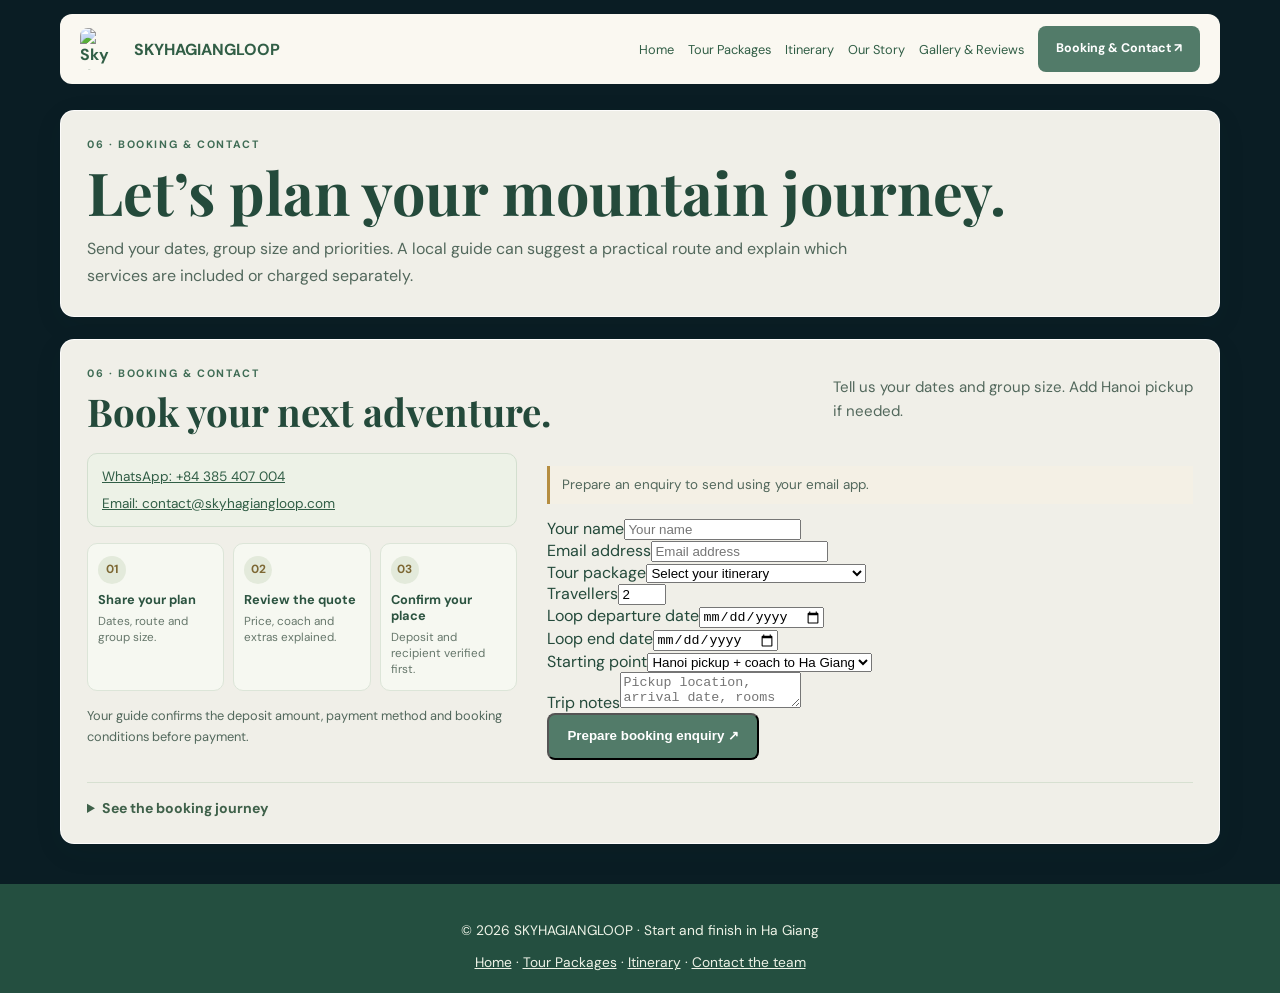
==== commit 5a9cf33a: "Condense booking steps into a compact process diagram" ====
--- a/contact.html
+++ b/contact.html
@@ -19,7 +19,7 @@
 <script type="application/ld+json">{"@context":"https://schema.org","@graph":[{"@type":"WebPage","@id":"https://skyhagiangloop.com/contact.html#webpage","name":"Book a Ha Giang Loop Tour | Contact Sky Ha Giang Loop","url":"https://skyhagiangloop.com/contact.html","description":"Ask about Ha Giang tours, Hanoi pickup, optional services, guide advice and a written quote for your group."}]}</script><link rel="preconnect" href="https://fonts.googleapis.com"><link rel="preconnect" href="https://fonts.gstatic.com" crossorigin><link href="https://fonts.googleapis.com/css2?family=DM+Sans:wght@400;600;700&family=Playfair+Display:wght@600;700;800&display=swap" rel="stylesheet">
 <link rel="stylesheet" href="nho-que-background.css"><link rel="stylesheet" href="client-tours.css"><link rel="stylesheet" href="site-experience.css">
 <script src="nature-background-v7.js" defer></script><script src="background-init.js" defer></script></head>
-<body class="route-page standalone-page"><a class="skip-link" href="#main-content">Skip to content</a><nav class="route-nav"><a class="route-brand" href="index.html#home"><img src="assets/logo.jpg" width="42" height="42" alt="Sky Ha Giang Loop logo">SKYHAGIANGLOOP</a><div class="route-links"><a href="index.html#home">Home</a><a href="packages.html">Tour Packages</a><a href="itinerary.html">Itinerary</a><a href="story.html">Our Story</a><a href="gallery.html">Gallery &amp; Reviews</a><a class="pill" href="contact.html">Booking &amp; Contact ↗</a></div></nav><main id="main-content" class="route-shell"><section class="page-intro surface"><div class="kicker">06 · Booking &amp; Contact</div><h1>Let’s plan your mountain journey.</h1><p>Send your dates, group size and priorities. A local guide can suggest a practical route and explain which services are included or charged separately.</p></section><section id="contact" class="section wrap experience-section"><div class="surface booking-contact"><header class="section-heading"><div><div class="kicker">06 · Booking &amp; contact</div><h2>Book your next adventure.</h2></div><p>Choose your loop departure date and group size. If travelling from Hanoi, add your pickup needs.</p></header><div class="booking-layout"><div><div class="contact-channels"><a href="https://wa.me/84385407004" target="_blank" rel="noopener">WhatsApp: +84 385 407 004</a><a href="mailto:contact@skyhagiangloop.com">Email: contact@skyhagiangloop.com</a></div><ol class="deposit-flow"><li><span>01</span><div><strong>Request your trip</strong><p>Dates, travellers, route and Hanoi pickup.</p></div></li><li><span>02</span><div><strong>Confirm the quote</strong><p>Per-person price, included coach, other services and cancellation terms in writing.</p></div></li><li><span>03</span><div><strong>Agree the deposit</strong><p>Amount, due date and verified payment recipient confirmed before payment.</p></div></li></ol><p class="small-note">Your guide confirms the deposit amount, payment method and booking conditions before payment.</p></div><form class="form" id="form"><p class="contact-note contact-field-wide">Prepare an enquiry to send using your email app.</p><div class="contact-field"><label for="name">Your name</label><input id="name" name="name" autocomplete="name" required placeholder="Your name"></div><div class="contact-field"><label for="email">Email address</label><input id="email" name="email" autocomplete="email" type="email" required placeholder="Email address"></div><div class="contact-field contact-tour"><label for="package">Tour package</label><select id="package" name="package" required><option value="">Select your itinerary</option><option value="Ha Giang Loop · 3 days / 2 nights">Ha Giang Loop · 3 days / 2 nights</option><option value="Ha Giang Loop · 4 days / 3 nights">Ha Giang Loop · 4 days / 3 nights</option><option value="Private Ha Giang tour">Private Ha Giang tour</option></select></div><div class="contact-field contact-guests"><label for="guests">Travellers</label><input id="guests" name="guests" type="number" min="1" max="30" value="2" required></div><div class="date-row contact-field-wide"><div><label for="start">Loop departure date</label><input id="start" name="start" type="date" required></div><div><label for="end">Loop end date</label><input id="end" name="end" type="date" required></div></div><div class="contact-field contact-field-wide"><label for="pickup">Starting point</label><select id="pickup" name="pickup"><option>Hanoi pickup + coach to Ha Giang</option><option>Meet in Ha Giang City</option><option>Discuss another arrangement</option></select></div><div class="contact-field contact-field-wide"><label for="message">Trip notes</label><textarea id="message" name="message" rows="2" placeholder="Pickup location, arrival date, rooms or private-tour preferences"></textarea></div><button class="pill contact-field-wide" type="submit">Prepare booking enquiry ↗</button><div class="status contact-field-wide" id="status" role="status"></div></form></div><details class="booking-visual"><summary>See the booking journey</summary><section class="section booking booking-journey" id="booking" aria-labelledby="journey-title">
+<body class="route-page standalone-page"><a class="skip-link" href="#main-content">Skip to content</a><nav class="route-nav"><a class="route-brand" href="index.html#home"><img src="assets/logo.jpg" width="42" height="42" alt="Sky Ha Giang Loop logo">SKYHAGIANGLOOP</a><div class="route-links"><a href="index.html#home">Home</a><a href="packages.html">Tour Packages</a><a href="itinerary.html">Itinerary</a><a href="story.html">Our Story</a><a href="gallery.html">Gallery &amp; Reviews</a><a class="pill" href="contact.html">Booking &amp; Contact ↗</a></div></nav><main id="main-content" class="route-shell"><section class="page-intro surface"><div class="kicker">06 · Booking &amp; Contact</div><h1>Let’s plan your mountain journey.</h1><p>Send your dates, group size and priorities. A local guide can suggest a practical route and explain which services are included or charged separately.</p></section><section id="contact" class="section wrap experience-section"><div class="surface booking-contact"><header class="section-heading"><div><div class="kicker">06 · Booking &amp; contact</div><h2>Book your next adventure.</h2></div><p>Tell us your dates and group size. Add Hanoi pickup if needed.</p></header><div class="booking-layout"><div><div class="contact-channels"><a href="https://wa.me/84385407004" target="_blank" rel="noopener">WhatsApp: +84 385 407 004</a><a href="mailto:contact@skyhagiangloop.com">Email: contact@skyhagiangloop.com</a></div><ol class="deposit-flow"><li><span>01</span><div><strong>Share your plan</strong><p>Dates, route and group size.</p></div></li><li><span>02</span><div><strong>Review the quote</strong><p>Price, coach and extras explained.</p></div></li><li><span>03</span><div><strong>Confirm your place</strong><p>Deposit and recipient verified first.</p></div></li></ol><p class="small-note">Your guide confirms the deposit amount, payment method and booking conditions before payment.</p></div><form class="form" id="form"><p class="contact-note contact-field-wide">Prepare an enquiry to send using your email app.</p><div class="contact-field"><label for="name">Your name</label><input id="name" name="name" autocomplete="name" required placeholder="Your name"></div><div class="contact-field"><label for="email">Email address</label><input id="email" name="email" autocomplete="email" type="email" required placeholder="Email address"></div><div class="contact-field contact-tour"><label for="package">Tour package</label><select id="package" name="package" required><option value="">Select your itinerary</option><option value="Ha Giang Loop · 3 days / 2 nights">Ha Giang Loop · 3 days / 2 nights</option><option value="Ha Giang Loop · 4 days / 3 nights">Ha Giang Loop · 4 days / 3 nights</option><option value="Private Ha Giang tour">Private Ha Giang tour</option></select></div><div class="contact-field contact-guests"><label for="guests">Travellers</label><input id="guests" name="guests" type="number" min="1" max="30" value="2" required></div><div class="date-row contact-field-wide"><div><label for="start">Loop departure date</label><input id="start" name="start" type="date" required></div><div><label for="end">Loop end date</label><input id="end" name="end" type="date" required></div></div><div class="contact-field contact-field-wide"><label for="pickup">Starting point</label><select id="pickup" name="pickup"><option>Hanoi pickup + coach to Ha Giang</option><option>Meet in Ha Giang City</option><option>Discuss another arrangement</option></select></div><div class="contact-field contact-field-wide"><label for="message">Trip notes</label><textarea id="message" name="message" rows="2" placeholder="Pickup location, arrival date, rooms or private-tour preferences"></textarea></div><button class="pill contact-field-wide" type="submit">Prepare booking enquiry ↗</button><div class="status contact-field-wide" id="status" role="status"></div></form></div><details class="booking-visual"><summary>See the booking journey</summary><section class="section booking booking-journey" id="booking" aria-labelledby="journey-title">
   <div class="wrap">
     <header class="journey-heading">
       <div><div class="kicker">Booking made simple</div><h2 id="journey-title">Your trip, in 3 easy steps.</h2></div>
--- a/site-experience.css
+++ b/site-experience.css
@@ -125,11 +125,13 @@
 .contact-channels span,.contact-channels a{overflow-wrap:anywhere}
 .contact-channels b,.contact-channels small{display:block}
 .contact-channels small{font-size:.73rem;color:#6c745c;margin-top:3px}
-.deposit-flow{list-style:none;padding:0;margin:22px 0;display:grid;gap:16px}
-.deposit-flow li{display:flex;gap:12px;align-items:flex-start}
+.deposit-flow{list-style:none;padding:0;margin:16px 0 10px;display:grid;grid-template-columns:repeat(3,minmax(0,1fr));gap:9px}
+.deposit-flow li{display:block;padding:12px 10px;border:1px solid #dce5d8;border-radius:10px;background:#f6f8f1}
 .deposit-flow li>span{display:grid;place-items:center;flex-shrink:0;width:32px;height:32px;border-radius:8px;background:#e3eadb;color:#7d6834;font-size:.74rem;font-weight:700}
-.deposit-flow strong{font-size:.92rem;color:#2b5340}
-.deposit-flow p{font-size:.85rem;margin:5px 0 0;line-height:1.55}
+.deposit-flow li>span{width:28px;height:28px;margin-bottom:8px;border-radius:50%}
+.deposit-flow strong{display:block;font-size:.8rem;line-height:1.25;color:#2b5340}
+.deposit-flow p{font-size:.73rem;margin:5px 0 0;line-height:1.4;color:#66776b}
+.booking-terms-note{margin:0;line-height:1.45}
 .experience-home .form{display:grid;grid-template-columns:1fr 1fr;gap:12px;margin:0;min-width:0}
 .experience-home .contact-field{display:grid;gap:7px;min-width:0}
 .experience-home .contact-field-wide{grid-column:1/-1}
@@ -200,7 +202,7 @@
  .proof-status{grid-template-columns:1fr;gap:14px}.proof-status h3{font-size:1.06rem}.proof-status p{font-size:.82rem}
  .experience-home #discover .travel-blog{padding:16px}.experience-home #discover .travel-blog-head{gap:10px;align-items:center}.experience-home .travel-blog-head h2{font-size:1.45rem}.experience-home #discover .travel-blog-head .kicker{font-size:.56rem;letter-spacing:.08em}.experience-home .travel-article-copy{padding:16px}.experience-home .travel-article-copy p{font-size:.87rem}
  .booking-layout{grid-template-columns:1fr;gap:18px}.contact-channels{grid-template-columns:1fr 1fr;padding:12px;gap:10px;font-size:.78rem}
- .deposit-flow{gap:12px;margin:18px 0}.deposit-flow p{font-size:.8rem}.deposit-flow strong{font-size:.86rem}
+ .deposit-flow{grid-template-columns:1fr;gap:8px;margin:16px 0 10px}.deposit-flow li{display:flex;align-items:flex-start;gap:10px;padding:10px}.deposit-flow li>span{margin:0;width:27px;height:27px}.deposit-flow p{font-size:.74rem;margin-top:3px}.deposit-flow strong{font-size:.82rem}
  .experience-home #contact .form{grid-template-columns:minmax(0,1fr);gap:12px;margin-top:12px}
  .experience-home #contact .contact-field,.experience-home #contact .contact-tour,.experience-home #contact .contact-guests,.experience-home #contact .contact-field-wide{grid-column:1/-1}
  #contact .contact-field{gap:5px}
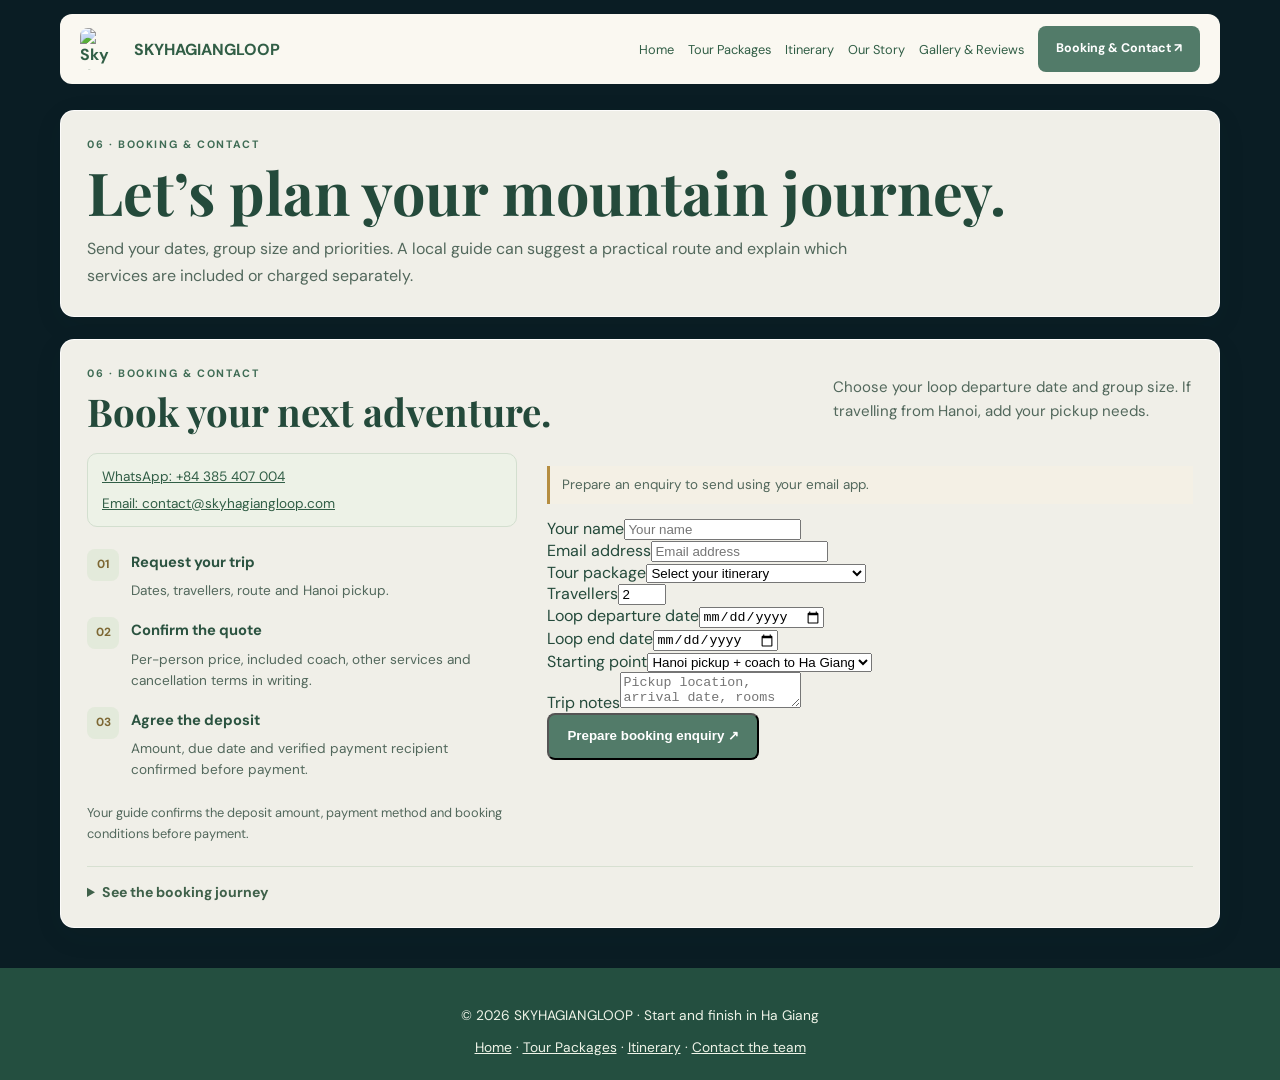
==== commit 671380eb: "Upload all D:\UP photos & videos and integrate into verified reviews, experience journal, story & it" ====
--- a/contact.html
+++ b/contact.html
@@ -17,9 +17,9 @@
 <meta name="twitter:description" content="Ask about Ha Giang tours, Hanoi pickup, optional services, guide advice and a written quote for your group.">
 <meta name="twitter:image" content="https://skyhagiangloop.com/assets/bg-08.jpg">
 <script type="application/ld+json">{"@context":"https://schema.org","@graph":[{"@type":"WebPage","@id":"https://skyhagiangloop.com/contact.html#webpage","name":"Book a Ha Giang Loop Tour | Contact Sky Ha Giang Loop","url":"https://skyhagiangloop.com/contact.html","description":"Ask about Ha Giang tours, Hanoi pickup, optional services, guide advice and a written quote for your group."}]}</script><link rel="preconnect" href="https://fonts.googleapis.com"><link rel="preconnect" href="https://fonts.gstatic.com" crossorigin><link href="https://fonts.googleapis.com/css2?family=DM+Sans:wght@400;600;700&family=Playfair+Display:wght@600;700;800&display=swap" rel="stylesheet">
-<link rel="stylesheet" href="nho-que-background.css"><link rel="stylesheet" href="client-tours.css"><link rel="stylesheet" href="site-experience.css">
+<link rel="stylesheet" href="nho-que-background.css"><link rel="stylesheet" href="travel-blog.css"><link rel="stylesheet" href="client-tours.css"><link rel="stylesheet" href="site-experience.css">
 <script src="nature-background-v7.js" defer></script><script src="background-init.js" defer></script></head>
-<body class="route-page standalone-page"><a class="skip-link" href="#main-content">Skip to content</a><nav class="route-nav"><a class="route-brand" href="index.html#home"><img src="assets/logo.jpg" width="42" height="42" alt="Sky Ha Giang Loop logo">SKYHAGIANGLOOP</a><div class="route-links"><a href="index.html#home">Home</a><a href="packages.html">Tour Packages</a><a href="itinerary.html">Itinerary</a><a href="story.html">Our Story</a><a href="gallery.html">Gallery &amp; Reviews</a><a class="pill" href="contact.html">Booking &amp; Contact ↗</a></div></nav><main id="main-content" class="route-shell"><section class="page-intro surface"><div class="kicker">06 · Booking &amp; Contact</div><h1>Let’s plan your mountain journey.</h1><p>Send your dates, group size and priorities. A local guide can suggest a practical route and explain which services are included or charged separately.</p></section><section id="contact" class="section wrap experience-section"><div class="surface booking-contact"><header class="section-heading"><div><div class="kicker">06 · Booking &amp; contact</div><h2>Book your next adventure.</h2></div><p>Tell us your dates and group size. Add Hanoi pickup if needed.</p></header><div class="booking-layout"><div><div class="contact-channels"><a href="https://wa.me/84385407004" target="_blank" rel="noopener">WhatsApp: +84 385 407 004</a><a href="mailto:contact@skyhagiangloop.com">Email: contact@skyhagiangloop.com</a></div><ol class="deposit-flow"><li><span>01</span><div><strong>Share your plan</strong><p>Dates, route and group size.</p></div></li><li><span>02</span><div><strong>Review the quote</strong><p>Price, coach and extras explained.</p></div></li><li><span>03</span><div><strong>Confirm your place</strong><p>Deposit and recipient verified first.</p></div></li></ol><p class="small-note">Your guide confirms the deposit amount, payment method and booking conditions before payment.</p></div><form class="form" id="form"><p class="contact-note contact-field-wide">Prepare an enquiry to send using your email app.</p><div class="contact-field"><label for="name">Your name</label><input id="name" name="name" autocomplete="name" required placeholder="Your name"></div><div class="contact-field"><label for="email">Email address</label><input id="email" name="email" autocomplete="email" type="email" required placeholder="Email address"></div><div class="contact-field contact-tour"><label for="package">Tour package</label><select id="package" name="package" required><option value="">Select your itinerary</option><option value="Ha Giang Loop · 3 days / 2 nights">Ha Giang Loop · 3 days / 2 nights</option><option value="Ha Giang Loop · 4 days / 3 nights">Ha Giang Loop · 4 days / 3 nights</option><option value="Private Ha Giang tour">Private Ha Giang tour</option></select></div><div class="contact-field contact-guests"><label for="guests">Travellers</label><input id="guests" name="guests" type="number" min="1" max="30" value="2" required></div><div class="date-row contact-field-wide"><div><label for="start">Loop departure date</label><input id="start" name="start" type="date" required></div><div><label for="end">Loop end date</label><input id="end" name="end" type="date" required></div></div><div class="contact-field contact-field-wide"><label for="pickup">Starting point</label><select id="pickup" name="pickup"><option>Hanoi pickup + coach to Ha Giang</option><option>Meet in Ha Giang City</option><option>Discuss another arrangement</option></select></div><div class="contact-field contact-field-wide"><label for="message">Trip notes</label><textarea id="message" name="message" rows="2" placeholder="Pickup location, arrival date, rooms or private-tour preferences"></textarea></div><button class="pill contact-field-wide" type="submit">Prepare booking enquiry ↗</button><div class="status contact-field-wide" id="status" role="status"></div></form></div><details class="booking-visual"><summary>See the booking journey</summary><section class="section booking booking-journey" id="booking" aria-labelledby="journey-title">
+<body class="route-page standalone-page"><a class="skip-link" href="#main-content">Skip to content</a><nav class="route-nav"><a class="route-brand" href="index.html#home"><img src="assets/logo.jpg" width="42" height="42" alt="Sky Ha Giang Loop logo">SKYHAGIANGLOOP</a><div class="route-links"><a href="index.html#home">Home</a><a href="packages.html">Tour Packages</a><a href="itinerary.html">Itinerary</a><a href="story.html">Our Story</a><a href="gallery.html">Gallery &amp; Reviews</a><a class="pill" href="contact.html">Booking &amp; Contact ↗</a></div></nav><main id="main-content" class="route-shell"><section class="page-intro surface"><div class="kicker">06 · Booking &amp; Contact</div><h1>Let’s plan your mountain journey.</h1><p>Send your dates, group size and priorities. A local guide can suggest a practical route and explain which services are included or charged separately.</p></section><section id="contact" class="section wrap experience-section"><div class="surface booking-contact"><header class="section-heading"><div><div class="kicker">06 · Booking &amp; contact</div><h2>Book your next adventure.</h2></div><p>Choose your loop departure date and group size. If travelling from Hanoi, add your pickup needs.</p></header><div class="booking-layout"><div><div class="contact-channels"><a href="https://wa.me/84385407004" target="_blank" rel="noopener">WhatsApp: +84 385 407 004</a><a href="mailto:contact@skyhagiangloop.com">Email: contact@skyhagiangloop.com</a></div><ol class="deposit-flow"><li><span>01</span><div><strong>Request your trip</strong><p>Dates, travellers, route and Hanoi pickup.</p></div></li><li><span>02</span><div><strong>Confirm the quote</strong><p>Per-person price, included coach, other services and cancellation terms in writing.</p></div></li><li><span>03</span><div><strong>Agree the deposit</strong><p>Amount, due date and verified payment recipient confirmed before payment.</p></div></li></ol><p class="small-note">Your guide confirms the deposit amount, payment method and booking conditions before payment.</p></div><form class="form" id="form"><p class="contact-note contact-field-wide">Prepare an enquiry to send using your email app.</p><div class="contact-field"><label for="name">Your name</label><input id="name" name="name" autocomplete="name" required placeholder="Your name"></div><div class="contact-field"><label for="email">Email address</label><input id="email" name="email" autocomplete="email" type="email" required placeholder="Email address"></div><div class="contact-field contact-tour"><label for="package">Tour package</label><select id="package" name="package" required><option value="">Select your itinerary</option><option value="Ha Giang Loop · 3 days / 2 nights">Ha Giang Loop · 3 days / 2 nights</option><option value="Ha Giang Loop · 4 days / 3 nights">Ha Giang Loop · 4 days / 3 nights</option><option value="Private Ha Giang tour">Private Ha Giang tour</option></select></div><div class="contact-field contact-guests"><label for="guests">Travellers</label><input id="guests" name="guests" type="number" min="1" max="30" value="2" required></div><div class="date-row contact-field-wide"><div><label for="start">Loop departure date</label><input id="start" name="start" type="date" required></div><div><label for="end">Loop end date</label><input id="end" name="end" type="date" required></div></div><div class="contact-field contact-field-wide"><label for="pickup">Starting point</label><select id="pickup" name="pickup"><option>Hanoi pickup + coach to Ha Giang</option><option>Meet in Ha Giang City</option><option>Discuss another arrangement</option></select></div><div class="contact-field contact-field-wide"><label for="message">Trip notes</label><textarea id="message" name="message" rows="2" placeholder="Pickup location, arrival date, rooms or private-tour preferences"></textarea></div><button class="pill contact-field-wide" type="submit">Prepare booking enquiry ↗</button><div class="status contact-field-wide" id="status" role="status"></div></form></div><details class="booking-visual"><summary>See the booking journey</summary><section class="section booking booking-journey" id="booking" aria-labelledby="journey-title">
   <div class="wrap">
     <header class="journey-heading">
       <div><div class="kicker">Booking made simple</div><h2 id="journey-title">Your trip, in 3 easy steps.</h2></div>
--- a/travel-blog.css
+++ b/travel-blog.css
@@ -0,0 +1,82 @@
+.travel-blog{position:relative;margin:24px 0 12px;padding:clamp(18px,3vw,34px);border:1px solid #ffffffb5;border-radius:28px;background:#f7f5edee;box-shadow:0 24px 70px #17382d26;backdrop-filter:blur(14px)}
+.discover>.head{padding:clamp(16px,2.5vw,26px);border:1px solid #ffffffaa;border-radius:22px;background:#f7f5edeb;backdrop-filter:blur(12px)}
+.travel-blog-head{display:flex;align-items:end;justify-content:space-between;gap:20px;margin-bottom:22px}
+.travel-blog-head h2{margin:4px 0 0;color:#34443c;font-family:Georgia,serif;font-size:clamp(2rem,4vw,3.3rem);line-height:1}
+.travel-blog-head p{max-width:420px;margin:0;color:#60796f;line-height:1.65}
+.travel-blog-controls{display:flex;gap:9px;flex:none}
+.travel-blog-arrow{display:grid;place-items:center;width:46px;height:46px;border:1px solid #c8d7ce;border-radius:50%;background:#fff;color:#345e50;font-size:1.25rem;cursor:pointer;transition:transform .35s,background .35s,color .35s}
+.travel-blog-arrow:hover{transform:translateY(-2px);background:#527f70;color:#fff}
+.travel-blog-rail{display:grid;grid-auto-columns:minmax(260px,calc((100% - 36px)/3));grid-auto-flow:column;gap:18px;overflow-x:auto;padding:5px 3px 17px;scroll-snap-type:x mandatory;scroll-behavior:smooth;overscroll-behavior-inline:contain;scrollbar-width:thin;scrollbar-color:#9bbeb3 transparent}
+.travel-article-card{min-width:0;overflow:hidden;border:1px solid #e7e5dc;border-radius:22px;background:#fff;box-shadow:0 10px 28px #1c39261a;scroll-snap-align:start;cursor:pointer;transition:transform .45s cubic-bezier(.2,.8,.2,1),box-shadow .45s}
+.travel-article-card:hover{transform:translateY(-6px);box-shadow:0 20px 42px #1c39262b}
+.travel-article-card img{display:block;width:100%;height:210px;object-fit:cover;transition:transform .8s}
+.travel-article-card:hover img{transform:scale(1.045)}
+.travel-article-copy{padding:18px 19px 20px}
+.travel-article-meta{color:#6b9385;font-size:.73rem;font-weight:700;letter-spacing:.1em;text-transform:uppercase}
+.travel-article-copy h3{margin:9px 0;color:#33453c;font:700 1.3rem/1.15 Georgia,serif}
+.travel-article-copy p{display:-webkit-box;min-height:3.2em;margin:0 0 14px;overflow:hidden;color:#60796f;line-height:1.55;-webkit-box-orient:vertical;-webkit-line-clamp:2}
+.travel-article-read{color:#527f70;font-size:.85rem;font-weight:700}
+.blog-modal{position:fixed;inset:0;z-index:1200;display:grid;place-items:center;padding:18px;background:#08251fe0;backdrop-filter:blur(8px);opacity:0;visibility:hidden;transition:opacity .5s,visibility .5s}
+.blog-modal.is-open{opacity:1;visibility:visible}
+.blog-modal-panel{position:relative;width:min(900px,100%);max-height:94svh;overflow:auto;border-radius:26px;background:#fbfaf5;box-shadow:0 30px 90px #0008;transform:translateY(24px) scale(.97);transition:transform .65s cubic-bezier(.16,1,.3,1);overscroll-behavior:contain}
+.blog-modal.is-open .blog-modal-panel{transform:none}
+.blog-modal-close{position:sticky;top:14px;float:right;z-index:2;margin:14px 14px -58px 0;width:44px;height:44px;border:0;border-radius:50%;background:#09251fdb;color:white;font-size:1.7rem;cursor:pointer}
+.blog-modal-panel>img{display:block;width:100%;height:clamp(250px,42vh,430px);object-fit:cover}
+.blog-modal-copy{max-width:740px;margin:auto;padding:clamp(24px,5vw,52px)}
+.blog-modal-copy h2{margin:8px 0 18px;color:#33453c;font:700 clamp(2rem,5vw,3.5rem)/1.05 Georgia,serif}
+.blog-modal-copy p{color:#526b62;font-size:1.04rem;line-height:1.85}
+.blog-modal-open{overflow:hidden}
+@media(max-width:800px){
+ .travel-blog{margin:14px -4px;padding:20px 16px;border-radius:22px}
+ .travel-blog-head{align-items:start;margin-bottom:16px}
+ .travel-blog-head h2{font-size:2rem}
+ .travel-blog-head p{display:none}
+ .travel-blog-arrow{width:40px;height:40px}
+ .travel-blog-rail{grid-auto-columns:minmax(78vw,1fr);gap:13px;margin-right:-16px;padding-right:16px}
+ .travel-article-card{border-radius:20px}
+ .travel-article-card img{height:clamp(190px,58vw,260px)}
+ .travel-article-copy{padding:16px}
+ .blog-modal{padding:8px}
+ .blog-modal-panel{max-height:96svh;border-radius:22px}
+ .blog-modal-panel>img{height:32svh;min-height:210px}
+ .blog-modal-copy p{font-size:.98rem;line-height:1.75}
+}
+@media(prefers-reduced-motion:reduce){.travel-blog-rail{scroll-behavior:auto}.travel-article-card,.travel-article-card img,.blog-modal,.blog-modal-panel{transition-duration:.01ms}}
+
+/* The journal uses one connected panel on phones, with a single heading. */
+@media(max-width:800px){
+ #discover.section{position:relative;padding:16px 0 10px;margin-block:12px;border:1px solid #ffffffb5;border-radius:16px;background:#f7f5edf5;box-shadow:0 8px 24px #17382d18;text-align:left}
+ #discover>.head{padding:0 14px;margin:0 0 12px;border:0;background:transparent;backdrop-filter:none}
+ #discover>.head h2{padding-right:86px;font-size:1.5rem;line-height:1.1}
+ #discover>.head .kicker{padding-right:86px}
+ #discover>.head .intro{font-size:.85rem;line-height:1.45;margin-top:9px;display:-webkit-box;-webkit-box-orient:vertical;-webkit-line-clamp:2;overflow:hidden}
+ #discover .travel-blog{position:static;padding:0;margin:0;border:0;border-radius:0;background:transparent;box-shadow:none;backdrop-filter:none}
+ #discover .travel-blog-head{position:absolute;top:18px;right:14px;margin:0;gap:0}
+ #discover .travel-blog-head>div:first-child,#discover .travel-blog-head>p{display:none}
+ #discover .travel-blog-controls{gap:6px}
+ #discover .travel-blog-arrow{width:36px;height:36px;border-radius:8px;font-size:1.1rem}
+ #discover .travel-blog-rail{grid-auto-columns:calc(100% - 8px);gap:12px;margin:0;padding:0 14px 8px;scroll-padding-inline:14px;scrollbar-width:none}
+ #discover .travel-blog-rail::-webkit-scrollbar{display:none}
+ #discover .travel-article-card{border-radius:12px;text-align:left;box-shadow:0 5px 14px #1c392612}
+ #discover .travel-article-card img{height:clamp(155px,46vw,195px);margin:0}
+ #discover .travel-article-copy{padding:13px 14px 15px}
+ #discover .travel-article-meta{font-size:.62rem;letter-spacing:.06em;line-height:1.4}
+ #discover .travel-article-copy h3{font-size:1.15rem;line-height:1.2;margin:7px 0}
+ #discover .travel-article-copy p{min-height:0;font-size:.85rem;line-height:1.45;margin:0 0 10px}
+ #discover .travel-article-read{font-size:.8rem}
+ .blog-modal-content>img{display:block;width:100%;height:clamp(165px,28svh,235px);object-fit:cover}
+}
+.travel-article-media{position:relative;overflow:hidden}
+.travel-article-badge{position:absolute;left:12px;bottom:12px;padding:5px 10px;border-radius:999px;background:#112d25d9;color:#f5f3e7;font:700 .68rem/1.2 "DM Sans",sans-serif;letter-spacing:.05em;backdrop-filter:blur(6px);border:1px solid #ffffff38}
+.blog-modal-content>img{display:block;width:100%;height:clamp(240px,40vh,410px);object-fit:cover}
+.blog-modal-media-section{margin-top:26px;padding-top:22px;border-top:1px solid #dfe6dc}
+.blog-modal-media-section h3{margin:0 0 14px;color:#284a3c;font:700 1.28rem/1.25 "Playfair Display",Georgia,serif}
+.blog-modal-videos{display:grid;grid-template-columns:repeat(auto-fit,minmax(240px,1fr));gap:16px}
+.blog-modal-video-card,.blog-modal-photo-card{margin:0;border:1px solid #dfe6dc;border-radius:14px;overflow:hidden;background:#fff;box-shadow:0 8px 20px #17382d0f}
+.blog-modal-video-card video{display:block;width:100%;max-height:360px;background:#0d221c;object-fit:cover}
+.blog-modal-gallery{display:grid;grid-template-columns:repeat(auto-fit,minmax(200px,1fr));gap:14px}
+.blog-modal-photo-card img{display:block;width:100%;height:200px;object-fit:cover}
+.blog-modal-video-card figcaption,.blog-modal-photo-card figcaption{padding:10px 13px;color:#4a6358;font-size:.83rem;line-height:1.5}
+.blog-modal-cta{margin-top:26px;padding-top:18px;border-top:1px solid #dfe6dc;display:flex;justify-content:flex-start}
+.blog-modal-cta .pill{display:inline-flex;align-items:center;padding:12px 20px;border-radius:10px;background:#315b47;color:#fff;text-decoration:none;font-weight:700;font-size:.9rem}
+
--- a/site-experience.css
+++ b/site-experience.css
@@ -125,13 +125,11 @@
 .contact-channels span,.contact-channels a{overflow-wrap:anywhere}
 .contact-channels b,.contact-channels small{display:block}
 .contact-channels small{font-size:.73rem;color:#6c745c;margin-top:3px}
-.deposit-flow{list-style:none;padding:0;margin:16px 0 10px;display:grid;grid-template-columns:repeat(3,minmax(0,1fr));gap:9px}
-.deposit-flow li{display:block;padding:12px 10px;border:1px solid #dce5d8;border-radius:10px;background:#f6f8f1}
+.deposit-flow{list-style:none;padding:0;margin:22px 0;display:grid;gap:16px}
+.deposit-flow li{display:flex;gap:12px;align-items:flex-start}
 .deposit-flow li>span{display:grid;place-items:center;flex-shrink:0;width:32px;height:32px;border-radius:8px;background:#e3eadb;color:#7d6834;font-size:.74rem;font-weight:700}
-.deposit-flow li>span{width:28px;height:28px;margin-bottom:8px;border-radius:50%}
-.deposit-flow strong{display:block;font-size:.8rem;line-height:1.25;color:#2b5340}
-.deposit-flow p{font-size:.73rem;margin:5px 0 0;line-height:1.4;color:#66776b}
-.booking-terms-note{margin:0;line-height:1.45}
+.deposit-flow strong{font-size:.92rem;color:#2b5340}
+.deposit-flow p{font-size:.85rem;margin:5px 0 0;line-height:1.55}
 .experience-home .form{display:grid;grid-template-columns:1fr 1fr;gap:12px;margin:0;min-width:0}
 .experience-home .contact-field{display:grid;gap:7px;min-width:0}
 .experience-home .contact-field-wide{grid-column:1/-1}
@@ -202,7 +200,7 @@
  .proof-status{grid-template-columns:1fr;gap:14px}.proof-status h3{font-size:1.06rem}.proof-status p{font-size:.82rem}
  .experience-home #discover .travel-blog{padding:16px}.experience-home #discover .travel-blog-head{gap:10px;align-items:center}.experience-home .travel-blog-head h2{font-size:1.45rem}.experience-home #discover .travel-blog-head .kicker{font-size:.56rem;letter-spacing:.08em}.experience-home .travel-article-copy{padding:16px}.experience-home .travel-article-copy p{font-size:.87rem}
  .booking-layout{grid-template-columns:1fr;gap:18px}.contact-channels{grid-template-columns:1fr 1fr;padding:12px;gap:10px;font-size:.78rem}
- .deposit-flow{grid-template-columns:1fr;gap:8px;margin:16px 0 10px}.deposit-flow li{display:flex;align-items:flex-start;gap:10px;padding:10px}.deposit-flow li>span{margin:0;width:27px;height:27px}.deposit-flow p{font-size:.74rem;margin-top:3px}.deposit-flow strong{font-size:.82rem}
+ .deposit-flow{gap:12px;margin:18px 0}.deposit-flow p{font-size:.8rem}.deposit-flow strong{font-size:.86rem}
  .experience-home #contact .form{grid-template-columns:minmax(0,1fr);gap:12px;margin-top:12px}
  .experience-home #contact .contact-field,.experience-home #contact .contact-tour,.experience-home #contact .contact-guests,.experience-home #contact .contact-field-wide{grid-column:1/-1}
  #contact .contact-field{gap:5px}
@@ -216,3 +214,94 @@
 }
 @media(max-width:350px){.experience-home .hero{padding:30px 16px;min-height:415px}.experience-home .hero h1{font-size:2.5rem}.experience-home .actions{grid-template-columns:1fr}.experience-home .surface,.experience-home .compact-collection{padding:13px}.node-copy{padding-left:14px}.contact-channels{grid-template-columns:1fr}.landscape-preview img{height:115px}}
 @media(prefers-reduced-motion:reduce){.motion-section.is-visible .transfer-stops li,.itinerary-plan.is-entering{animation:none!important}}
+
+/* Day-by-day route photography in itinerary & tour pages */
+.day-node-visual{margin:14px 0 4px;border:1px solid #d5e1d2;border-radius:10px;overflow:hidden;background:#f8faf6}
+.day-node-visual img{display:block;width:100%;height:clamp(190px,28vw,270px);object-fit:cover}
+.day-node-visual figcaption{padding:9px 13px;font-size:.79rem;line-height:1.5;color:#476354}
+
+/* Story section live moments & videos */
+.story-live-moments{display:grid;grid-template-columns:1fr 1fr;gap:12px;margin:18px 0 22px}
+.story-moment-card{margin:0;border:1px solid #ffffff30;border-radius:10px;overflow:hidden;background:#1d392d80}
+.story-moment-card img{display:block;width:100%;height:165px;object-fit:cover}
+.story-moment-card figcaption{padding:10px 12px;display:grid;gap:3px}
+.story-moment-card strong{font-size:.82rem;color:#f6f2df}
+.story-moment-card span{font-size:.74rem;line-height:1.45;color:#d6e4d4}
+.story-media-pair{display:grid;grid-template-columns:1fr 1fr;gap:12px;margin:14px 0}
+.story-mini-video{margin:0;border:1px solid #ffffff2e;border-radius:10px;overflow:hidden;background:#162d2499}
+.story-mini-video video{display:block;width:100%;height:175px;object-fit:cover;background:#0b1c16}
+.story-mini-video figcaption{padding:9px 11px;display:grid;gap:3px}
+.story-mini-video strong{font-size:.8rem;color:#f6f0d9}
+.story-mini-video span{font-size:.72rem;line-height:1.4;color:#d5e3d3}
+.story-photo-strip{display:grid;grid-template-columns:1fr 1fr;gap:12px;margin:0 0 14px}
+.story-photo-strip figure{margin:0;border:1px solid #ffffff2b;border-radius:9px;overflow:hidden;background:#162d2470}
+.story-photo-strip img{display:block;width:100%;height:120px;object-fit:cover}
+.story-photo-strip figcaption{padding:6px 10px;font-size:.73rem;color:#dce8d9}
+
+/* Gallery & Verified Guest Reviews section */
+.experience-stats-bar{display:grid;grid-template-columns:repeat(4,minmax(0,1fr));gap:10px;margin:0 0 24px;padding:12px 14px;border:1px solid #cfe0d1;border-radius:12px;background:#edf3ea}
+.experience-stats-bar span{display:flex;align-items:center;gap:8px;font-size:.82rem;color:#305543;font-weight:600}
+.experience-stats-bar strong{display:inline-grid;place-items:center;padding:4px 9px;border-radius:7px;background:#315b47;color:#fff;font-size:.8rem}
+.experience-block-head{display:flex;align-items:flex-end;justify-content:space-between;gap:20px;margin:28px 0 16px;padding-top:22px;border-top:1px solid #dbe4d8}
+.experience-block-head:first-of-type{margin-top:8px;padding-top:0;border-top:0}
+.experience-block-head h3{margin:5px 0 0;font:700 clamp(1.35rem,2.4vw,1.85rem)/1.2 "Playfair Display",Georgia,serif;color:#244a3b}
+.experience-block-head p{max-width:430px;margin:0;font-size:.88rem;line-height:1.58;color:#526b5e}
+
+.review-stories-grid{display:grid;grid-template-columns:repeat(2,minmax(0,1fr));gap:18px}
+.review-story-card{display:flex;flex-direction:column;border:1px solid #d5e0d3;border-radius:14px;overflow:hidden;background:#fff;box-shadow:0 10px 26px #1c39260f}
+.review-photo-pair{display:grid;grid-template-columns:1fr 1fr;gap:4px;background:#e8efe5;padding:4px}
+.review-photo-pair figure{margin:0;position:relative;overflow:hidden;border-radius:10px;background:#162d24}
+.review-photo-pair img{display:block;width:100%;height:205px;object-fit:cover;transition:transform .5s ease}
+.review-story-card:hover .review-photo-pair img{transform:scale(1.03)}
+.review-photo-pair figcaption{padding:7px 9px;background:#f5f8f2;color:#4c6558;font-size:.71rem;line-height:1.4;border-top:1px solid #e2ebe0}
+.review-story-body{padding:18px 20px 20px;display:flex;flex-direction:column;flex:1}
+.review-story-meta{display:flex;flex-wrap:wrap;gap:6px;align-items:center;margin-bottom:9px}
+.review-badge{padding:4px 9px;border-radius:999px;background:#e6f0e8;color:#2c5943;font-size:.69rem;font-weight:700;letter-spacing:.03em}
+.review-route{font-size:.73rem;color:#687c70;font-weight:600}
+.review-story-body h4{margin:0 0 10px;font:700 1.18rem/1.3 "Playfair Display",Georgia,serif;color:#234638}
+.review-story-body p{margin:0 0 16px;font-size:.89rem;line-height:1.65;color:#486155;flex:1}
+.review-story-footer{display:flex;align-items:center;justify-content:space-between;gap:10px;padding-top:12px;border-top:1px solid #e5ece3;font-size:.8rem}
+.review-story-footer strong{color:#2c5442}
+.review-story-footer a{color:#315b47;font-weight:700;text-decoration:none;white-space:nowrap}
+
+/* Video reels grid */
+.video-reels-grid{display:grid;grid-template-columns:repeat(4,minmax(0,1fr));gap:14px}
+.video-reel-card{display:flex;flex-direction:column;border:1px solid #d5e0d3;border-radius:13px;overflow:hidden;background:#fff;box-shadow:0 8px 22px #1c39260d}
+.video-reel-player{background:#0b1f19;position:relative}
+.video-reel-player video{display:block;width:100%;height:250px;object-fit:cover;background:#0b1f19}
+.video-reel-copy{padding:13px 14px 15px;display:grid;gap:6px}
+.video-reel-tag{font-size:.67rem;font-weight:700;text-transform:uppercase;letter-spacing:.08em;color:#49745e}
+.video-reel-copy h4{margin:0;font:700 1.02rem/1.28 "Playfair Display",Georgia,serif;color:#244a3b}
+.video-reel-copy p{margin:0;font-size:.81rem;line-height:1.52;color:#526b5e}
+
+/* Route photo mosaic grid */
+.photo-mosaic-grid{display:grid;grid-template-columns:repeat(3,minmax(0,1fr));gap:14px}
+.mosaic-card{margin:0;border:1px solid #d7e2d5;border-radius:12px;overflow:hidden;background:#fff;display:flex;flex-direction:column;box-shadow:0 6px 18px #1c39260a}
+.mosaic-card img{display:block;width:100%;height:195px;object-fit:cover;transition:transform .5s ease}
+.mosaic-card:hover img{transform:scale(1.035)}
+.mosaic-card figcaption{padding:12px 14px 14px;display:grid;gap:4px}
+.mosaic-tag{font-size:.66rem;font-weight:700;text-transform:uppercase;letter-spacing:.08em;color:#4f7863}
+.mosaic-card strong{font:700 .98rem/1.3 "Playfair Display",Georgia,serif;color:#244a3b}
+.mosaic-card p{margin:2px 0 0;font-size:.8rem;line-height:1.5;color:#556d61}
+
+@media(max-width:1000px){
+ .video-reels-grid{grid-template-columns:repeat(2,minmax(0,1fr))}
+ .photo-mosaic-grid{grid-template-columns:repeat(2,minmax(0,1fr))}
+ .experience-stats-bar{grid-template-columns:repeat(2,minmax(0,1fr))}
+}
+@media(max-width:800px){
+ .story-live-moments,.story-media-pair,.review-stories-grid{grid-template-columns:1fr}
+ .experience-block-head{display:block;margin:22px 0 14px;padding-top:18px}
+ .experience-block-head p{margin-top:8px;max-width:none}
+ .review-photo-pair img{height:165px}
+ .review-story-body{padding:15px}
+ .video-reels-grid{grid-template-columns:repeat(2,minmax(0,1fr));gap:10px}
+ .video-reel-player video{height:210px}
+ .photo-mosaic-grid{grid-template-columns:repeat(2,minmax(0,1fr));gap:10px}
+ .mosaic-card img{height:155px}
+}
+@media(max-width:520px){
+ .video-reels-grid,.photo-mosaic-grid,.experience-stats-bar,.review-photo-pair,.story-photo-strip{grid-template-columns:1fr}
+ .review-photo-pair img{height:195px}
+}
+
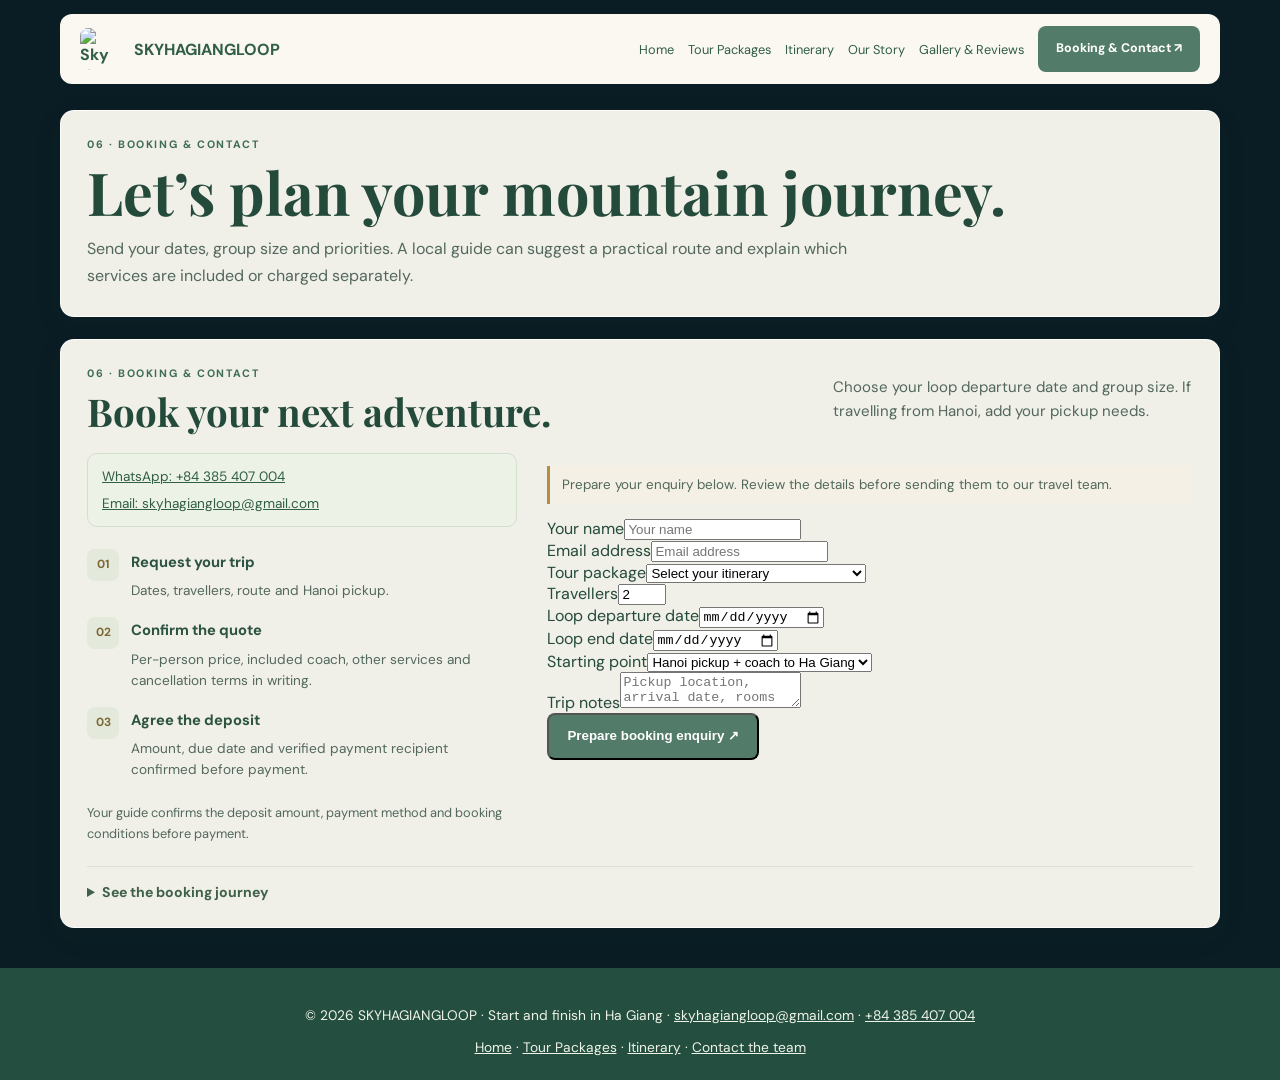
==== commit b5567aa7: "Unify 3 sections into 1 horizontal blog rail, expand articles with Hook & Contact CTA, and update of" ====
--- a/contact.html
+++ b/contact.html
@@ -19,7 +19,7 @@
 <script type="application/ld+json">{"@context":"https://schema.org","@graph":[{"@type":"WebPage","@id":"https://skyhagiangloop.com/contact.html#webpage","name":"Book a Ha Giang Loop Tour | Contact Sky Ha Giang Loop","url":"https://skyhagiangloop.com/contact.html","description":"Ask about Ha Giang tours, Hanoi pickup, optional services, guide advice and a written quote for your group."}]}</script><link rel="preconnect" href="https://fonts.googleapis.com"><link rel="preconnect" href="https://fonts.gstatic.com" crossorigin><link href="https://fonts.googleapis.com/css2?family=DM+Sans:wght@400;600;700&family=Playfair+Display:wght@600;700;800&display=swap" rel="stylesheet">
 <link rel="stylesheet" href="nho-que-background.css"><link rel="stylesheet" href="travel-blog.css"><link rel="stylesheet" href="client-tours.css"><link rel="stylesheet" href="site-experience.css">
 <script src="nature-background-v7.js" defer></script><script src="background-init.js" defer></script></head>
-<body class="route-page standalone-page"><a class="skip-link" href="#main-content">Skip to content</a><nav class="route-nav"><a class="route-brand" href="index.html#home"><img src="assets/logo.jpg" width="42" height="42" alt="Sky Ha Giang Loop logo">SKYHAGIANGLOOP</a><div class="route-links"><a href="index.html#home">Home</a><a href="packages.html">Tour Packages</a><a href="itinerary.html">Itinerary</a><a href="story.html">Our Story</a><a href="gallery.html">Gallery &amp; Reviews</a><a class="pill" href="contact.html">Booking &amp; Contact ↗</a></div></nav><main id="main-content" class="route-shell"><section class="page-intro surface"><div class="kicker">06 · Booking &amp; Contact</div><h1>Let’s plan your mountain journey.</h1><p>Send your dates, group size and priorities. A local guide can suggest a practical route and explain which services are included or charged separately.</p></section><section id="contact" class="section wrap experience-section"><div class="surface booking-contact"><header class="section-heading"><div><div class="kicker">06 · Booking &amp; contact</div><h2>Book your next adventure.</h2></div><p>Choose your loop departure date and group size. If travelling from Hanoi, add your pickup needs.</p></header><div class="booking-layout"><div><div class="contact-channels"><a href="https://wa.me/84385407004" target="_blank" rel="noopener">WhatsApp: +84 385 407 004</a><a href="mailto:contact@skyhagiangloop.com">Email: contact@skyhagiangloop.com</a></div><ol class="deposit-flow"><li><span>01</span><div><strong>Request your trip</strong><p>Dates, travellers, route and Hanoi pickup.</p></div></li><li><span>02</span><div><strong>Confirm the quote</strong><p>Per-person price, included coach, other services and cancellation terms in writing.</p></div></li><li><span>03</span><div><strong>Agree the deposit</strong><p>Amount, due date and verified payment recipient confirmed before payment.</p></div></li></ol><p class="small-note">Your guide confirms the deposit amount, payment method and booking conditions before payment.</p></div><form class="form" id="form"><p class="contact-note contact-field-wide">Prepare an enquiry to send using your email app.</p><div class="contact-field"><label for="name">Your name</label><input id="name" name="name" autocomplete="name" required placeholder="Your name"></div><div class="contact-field"><label for="email">Email address</label><input id="email" name="email" autocomplete="email" type="email" required placeholder="Email address"></div><div class="contact-field contact-tour"><label for="package">Tour package</label><select id="package" name="package" required><option value="">Select your itinerary</option><option value="Ha Giang Loop · 3 days / 2 nights">Ha Giang Loop · 3 days / 2 nights</option><option value="Ha Giang Loop · 4 days / 3 nights">Ha Giang Loop · 4 days / 3 nights</option><option value="Private Ha Giang tour">Private Ha Giang tour</option></select></div><div class="contact-field contact-guests"><label for="guests">Travellers</label><input id="guests" name="guests" type="number" min="1" max="30" value="2" required></div><div class="date-row contact-field-wide"><div><label for="start">Loop departure date</label><input id="start" name="start" type="date" required></div><div><label for="end">Loop end date</label><input id="end" name="end" type="date" required></div></div><div class="contact-field contact-field-wide"><label for="pickup">Starting point</label><select id="pickup" name="pickup"><option>Hanoi pickup + coach to Ha Giang</option><option>Meet in Ha Giang City</option><option>Discuss another arrangement</option></select></div><div class="contact-field contact-field-wide"><label for="message">Trip notes</label><textarea id="message" name="message" rows="2" placeholder="Pickup location, arrival date, rooms or private-tour preferences"></textarea></div><button class="pill contact-field-wide" type="submit">Prepare booking enquiry ↗</button><div class="status contact-field-wide" id="status" role="status"></div></form></div><details class="booking-visual"><summary>See the booking journey</summary><section class="section booking booking-journey" id="booking" aria-labelledby="journey-title">
+<body class="route-page standalone-page"><a class="skip-link" href="#main-content">Skip to content</a><nav class="route-nav"><a class="route-brand" href="index.html#home"><img src="assets/logo.jpg" width="42" height="42" alt="Sky Ha Giang Loop logo">SKYHAGIANGLOOP</a><div class="route-links"><a href="index.html#home">Home</a><a href="packages.html">Tour Packages</a><a href="itinerary.html">Itinerary</a><a href="story.html">Our Story</a><a href="gallery.html">Gallery &amp; Reviews</a><a class="pill" href="contact.html">Booking &amp; Contact ↗</a></div></nav><main id="main-content" class="route-shell"><section class="page-intro surface"><div class="kicker">06 · Booking &amp; Contact</div><h1>Let’s plan your mountain journey.</h1><p>Send your dates, group size and priorities. A local guide can suggest a practical route and explain which services are included or charged separately.</p></section><section id="contact" class="section wrap experience-section"><div class="surface booking-contact"><header class="section-heading"><div><div class="kicker">06 · Booking &amp; contact</div><h2>Book your next adventure.</h2></div><p>Choose your loop departure date and group size. If travelling from Hanoi, add your pickup needs.</p></header><div class="booking-layout"><div><div class="contact-channels"><a href="https://wa.me/84385407004" target="_blank" rel="noopener">WhatsApp: +84 385 407 004</a><a href="mailto:skyhagiangloop@gmail.com">Email: skyhagiangloop@gmail.com</a></div><ol class="deposit-flow"><li><span>01</span><div><strong>Request your trip</strong><p>Dates, travellers, route and Hanoi pickup.</p></div></li><li><span>02</span><div><strong>Confirm the quote</strong><p>Per-person price, included coach, other services and cancellation terms in writing.</p></div></li><li><span>03</span><div><strong>Agree the deposit</strong><p>Amount, due date and verified payment recipient confirmed before payment.</p></div></li></ol><p class="small-note">Your guide confirms the deposit amount, payment method and booking conditions before payment.</p></div><form class="form" id="form"><p class="contact-note contact-field-wide">Prepare your enquiry below. Review the details before sending them to our travel team.</p><div class="contact-field"><label for="name">Your name</label><input id="name" name="name" autocomplete="name" required placeholder="Your name"></div><div class="contact-field"><label for="email">Email address</label><input id="email" name="email" autocomplete="email" type="email" required placeholder="Email address"></div><div class="contact-field contact-tour"><label for="package">Tour package</label><select id="package" name="package" required><option value="">Select your itinerary</option><option value="Ha Giang Loop · 3 days / 2 nights">Ha Giang Loop · 3 days / 2 nights</option><option value="Ha Giang Loop · 4 days / 3 nights">Ha Giang Loop · 4 days / 3 nights</option><option value="Private Ha Giang tour">Private Ha Giang tour</option></select></div><div class="contact-field contact-guests"><label for="guests">Travellers</label><input id="guests" name="guests" type="number" min="1" max="30" value="2" required></div><div class="date-row contact-field-wide"><div><label for="start">Loop departure date</label><input id="start" name="start" type="date" required></div><div><label for="end">Loop end date</label><input id="end" name="end" type="date" required></div></div><div class="contact-field contact-field-wide"><label for="pickup">Starting point</label><select id="pickup" name="pickup"><option>Hanoi pickup + coach to Ha Giang</option><option>Meet in Ha Giang City</option><option>Discuss another arrangement</option></select></div><div class="contact-field contact-field-wide"><label for="message">Trip notes</label><textarea id="message" name="message" rows="2" placeholder="Pickup location, arrival date, rooms or private-tour preferences"></textarea></div><button class="pill contact-field-wide" type="submit">Prepare booking enquiry ↗</button><div class="status contact-field-wide" id="status" role="status"></div></form></div><details class="booking-visual"><summary>See the booking journey</summary><section class="section booking booking-journey" id="booking" aria-labelledby="journey-title">
   <div class="wrap">
     <header class="journey-heading">
       <div><div class="kicker">Booking made simple</div><h2 id="journey-title">Your trip, in 3 easy steps.</h2></div>
@@ -60,4 +60,4 @@
       <button class="journey-replay" type="button">Replay journey <span aria-hidden="true">↻</span></button>
     </div>
   </div>
-</section></details></div></section></main><footer class="route-footer"><p>© 2026 SKYHAGIANGLOOP · Start and finish in Ha Giang</p><a href="index.html#home">Home</a> · <a href="packages.html">Tour Packages</a> · <a href="itinerary.html">Itinerary</a> · <a href="contact.html">Contact the team</a></footer><script src="tour-data.js" defer></script><script src="app.js" defer></script><script src="travel-blog.js" defer></script><script src="booking-journey.js" defer></script><script src="site-experience.js" defer></script></body></html>
+</section></details></div></section></main><footer class="route-footer"><p>© 2026 SKYHAGIANGLOOP · Start and finish in Ha Giang · <a href="mailto:skyhagiangloop@gmail.com">skyhagiangloop@gmail.com</a> · <a href="https://wa.me/84385407004" target="_blank" rel="noopener">+84 385 407 004</a></p><a href="index.html#home">Home</a> · <a href="packages.html">Tour Packages</a> · <a href="itinerary.html">Itinerary</a> · <a href="contact.html">Contact the team</a></footer><script src="tour-data.js" defer></script><script src="app.js" defer></script><script src="travel-blog.js" defer></script><script src="booking-journey.js" defer></script><script src="site-experience.js" defer></script></body></html>
--- a/travel-blog.css
+++ b/travel-blog.css
@@ -6,10 +6,10 @@
 .travel-blog-controls{display:flex;gap:9px;flex:none}
 .travel-blog-arrow{display:grid;place-items:center;width:46px;height:46px;border:1px solid #c8d7ce;border-radius:50%;background:#fff;color:#345e50;font-size:1.25rem;cursor:pointer;transition:transform .35s,background .35s,color .35s}
 .travel-blog-arrow:hover{transform:translateY(-2px);background:#527f70;color:#fff}
-.travel-blog-rail{display:grid;grid-auto-columns:minmax(260px,calc((100% - 36px)/3));grid-auto-flow:column;gap:18px;overflow-x:auto;padding:5px 3px 17px;scroll-snap-type:x mandatory;scroll-behavior:smooth;overscroll-behavior-inline:contain;scrollbar-width:thin;scrollbar-color:#9bbeb3 transparent}
+.travel-blog-rail{display:grid;grid-auto-columns:minmax(220px,calc((100% - 54px)/4));grid-auto-flow:column;gap:18px;overflow-x:auto;padding:5px 3px 17px;scroll-snap-type:x mandatory;scroll-behavior:smooth;overscroll-behavior-inline:contain;scrollbar-width:thin;scrollbar-color:#9bbeb3 transparent}
 .travel-article-card{min-width:0;overflow:hidden;border:1px solid #e7e5dc;border-radius:22px;background:#fff;box-shadow:0 10px 28px #1c39261a;scroll-snap-align:start;cursor:pointer;transition:transform .45s cubic-bezier(.2,.8,.2,1),box-shadow .45s}
 .travel-article-card:hover{transform:translateY(-6px);box-shadow:0 20px 42px #1c39262b}
-.travel-article-card img{display:block;width:100%;height:210px;object-fit:cover;transition:transform .8s}
+.travel-article-card img{display:block;width:100%;height:175px;object-fit:cover;transition:transform .8s}
 .travel-article-card:hover img{transform:scale(1.045)}
 .travel-article-copy{padding:18px 19px 20px}
 .travel-article-meta{color:#6b9385;font-size:.73rem;font-weight:700;letter-spacing:.1em;text-transform:uppercase}
@@ -67,16 +67,36 @@
  .blog-modal-content>img{display:block;width:100%;height:clamp(165px,28svh,235px);object-fit:cover}
 }
 .travel-article-media{position:relative;overflow:hidden}
-.travel-article-badge{position:absolute;left:12px;bottom:12px;padding:5px 10px;border-radius:999px;background:#112d25d9;color:#f5f3e7;font:700 .68rem/1.2 "DM Sans",sans-serif;letter-spacing:.05em;backdrop-filter:blur(6px);border:1px solid #ffffff38}
-.blog-modal-content>img{display:block;width:100%;height:clamp(240px,40vh,410px);object-fit:cover}
-.blog-modal-media-section{margin-top:26px;padding-top:22px;border-top:1px solid #dfe6dc}
-.blog-modal-media-section h3{margin:0 0 14px;color:#284a3c;font:700 1.28rem/1.25 "Playfair Display",Georgia,serif}
-.blog-modal-videos{display:grid;grid-template-columns:repeat(auto-fit,minmax(240px,1fr));gap:16px}
-.blog-modal-video-card,.blog-modal-photo-card{margin:0;border:1px solid #dfe6dc;border-radius:14px;overflow:hidden;background:#fff;box-shadow:0 8px 20px #17382d0f}
-.blog-modal-video-card video{display:block;width:100%;max-height:360px;background:#0d221c;object-fit:cover}
-.blog-modal-gallery{display:grid;grid-template-columns:repeat(auto-fit,minmax(200px,1fr));gap:14px}
-.blog-modal-photo-card img{display:block;width:100%;height:200px;object-fit:cover}
-.blog-modal-video-card figcaption,.blog-modal-photo-card figcaption{padding:10px 13px;color:#4a6358;font-size:.83rem;line-height:1.5}
-.blog-modal-cta{margin-top:26px;padding-top:18px;border-top:1px solid #dfe6dc;display:flex;justify-content:flex-start}
-.blog-modal-cta .pill{display:inline-flex;align-items:center;padding:12px 20px;border-radius:10px;background:#315b47;color:#fff;text-decoration:none;font-weight:700;font-size:.9rem}
+.travel-article-badge{position:absolute;left:12px;bottom:12px;padding:5px 11px;border-radius:999px;background:#112d25e0;color:#f5f3e7;font:700 .68rem/1.2 "DM Sans",sans-serif;letter-spacing:.04em;backdrop-filter:blur(6px);border:1px solid #ffffff38}
+.blog-modal-content>img{display:block;width:100%;height:clamp(250px,42vh,430px);object-fit:cover}
+.blog-article-hook{margin:18px 0 24px;padding:18px 22px;border-left:4px solid #315b47;border-radius:0 14px 14px 0;background:#eef4ec}
+.blog-article-hook p{margin:0;color:#214334;font-size:1.08rem;font-weight:600;line-height:1.72}
+.blog-article-section{margin:22px 0}
+.blog-article-section h3{margin:0 0 8px;color:#244a3b;font:700 1.28rem/1.3 "Playfair Display",Georgia,serif}
+.blog-article-section p{margin:0;color:#4a6358;font-size:1.02rem;line-height:1.82}
+.blog-modal-single-media{margin:26px 0;border:1px solid #dfe6dc;border-radius:16px;overflow:hidden;background:#fff;box-shadow:0 10px 26px #17382d12}
+.blog-modal-single-media img{display:block;width:100%;max-height:460px;object-fit:cover}
+.blog-modal-single-media video{display:block;width:100%;max-height:460px;background:#0d221c;object-fit:cover}
+.blog-modal-single-media figcaption{padding:12px 16px;color:#486256;font-size:.86rem;line-height:1.55;background:#f7faf6;border-top:1px solid #e4ece1}
+.blog-modal-cta-box{margin-top:30px;padding:24px;border:1px solid #cce0d0;border-radius:18px;background:linear-gradient(145deg,#eef5ec,#e4efe3);display:grid;gap:18px}
+.blog-modal-cta-kicker{display:inline-block;color:#39654e;font-size:.7rem;font-weight:700;letter-spacing:.12em;text-transform:uppercase;margin-bottom:6px}
+.blog-modal-cta-copy h3{margin:0 0 8px;color:#1f4233;font:700 1.38rem/1.25 "Playfair Display",Georgia,serif}
+.blog-modal-cta-copy p{margin:0;color:#435e51;font-size:.94rem;line-height:1.62}
+.blog-modal-cta-actions{display:flex;flex-wrap:wrap;gap:10px;align-items:center}
+.blog-modal-cta-actions .blog-cta-primary{display:inline-flex;align-items:center;justify-content:center;padding:12px 20px;border-radius:10px;background:#2f5b46;color:#fff;text-decoration:none;font-weight:700;font-size:.9rem}
+.blog-modal-cta-actions .blog-cta-secondary{display:inline-flex;align-items:center;justify-content:center;padding:11px 16px;border-radius:10px;border:1px solid #b8d0be;background:#fff;color:#274e3c;text-decoration:none;font-weight:700;font-size:.86rem}
+.blog-modal-cta-actions .blog-cta-secondary:hover{background:#f4f9f4;border-color:#8eb398}
+.blog-modal-cta-actions .blog-cta-link{display:inline-flex;align-items:center;padding:8px 6px;color:#2f5b46;font-weight:700;font-size:.86rem;text-decoration:underline;text-underline-offset:3px}
+@media(max-width:800px){
+ .blog-article-hook{padding:14px 16px;margin:14px 0 18px}
+ .blog-article-hook p{font-size:.96rem;line-height:1.65}
+ .blog-article-section h3{font-size:1.14rem}
+ .blog-article-section p{font-size:.95rem;line-height:1.72}
+ .blog-modal-cta-box{padding:18px;border-radius:14px}
+ .blog-modal-cta-copy h3{font-size:1.2rem}
+ .blog-modal-cta-actions{display:grid;grid-template-columns:1fr;gap:8px}
+ .blog-modal-cta-actions .blog-cta-primary,.blog-modal-cta-actions .blog-cta-secondary{width:100%;text-align:center}
+ .blog-modal-cta-actions .blog-cta-link{justify-content:center}
+}
 
+
--- a/site-experience.css
+++ b/site-experience.css
@@ -110,13 +110,13 @@
 .proof-status svg{width:30px;height:30px;fill:none;stroke:#58755f;stroke-width:1.7;flex-shrink:0}
 .proof-status h3{font-size:1.1rem;margin:2px 0 8px}
 .proof-status p{font-size:.84rem;margin:0;line-height:1.6}
-.experience-home #discover{position:relative;padding:0;margin-top:18px}
+.experience-home #discover{position:relative;padding:0;margin-top:0}
 .experience-home #discover>.head{display:none}
 .experience-home .travel-blog{margin:0;border-radius:14px}
 .experience-home .travel-blog-head{padding:0 0 14px}
 .experience-home .travel-blog-head h2{font-size:1.7rem}
-.experience-home #discover .travel-blog{position:relative;margin:0;padding:22px;border-radius:14px;background:#faf8f1f5;border:0;box-shadow:none;backdrop-filter:none}
-.experience-home #discover .travel-blog-head{position:static;align-items:center;justify-content:space-between;gap:14px;margin:0 0 16px;padding:0}
+.experience-home #discover .travel-blog{position:relative;margin:0;padding:24px;border-radius:14px;background:#faf8f1f5;border:0;box-shadow:none;backdrop-filter:none}
+.experience-home #discover .travel-blog-head{position:static;align-items:center;justify-content:space-between;gap:14px;margin:0 0 18px;padding:0}
 .experience-home #discover .travel-blog-head>div:first-child{display:block}
 .experience-home #discover .travel-blog-head>p{display:none}
 .experience-home #discover .travel-blog-arrow{width:44px;height:44px;border-radius:8px}
@@ -220,25 +220,15 @@
 .day-node-visual img{display:block;width:100%;height:clamp(190px,28vw,270px);object-fit:cover}
 .day-node-visual figcaption{padding:9px 13px;font-size:.79rem;line-height:1.5;color:#476354}
 
-/* Story section live moments & videos */
-.story-live-moments{display:grid;grid-template-columns:1fr 1fr;gap:12px;margin:18px 0 22px}
-.story-moment-card{margin:0;border:1px solid #ffffff30;border-radius:10px;overflow:hidden;background:#1d392d80}
-.story-moment-card img{display:block;width:100%;height:165px;object-fit:cover}
-.story-moment-card figcaption{padding:10px 12px;display:grid;gap:3px}
-.story-moment-card strong{font-size:.82rem;color:#f6f2df}
-.story-moment-card span{font-size:.74rem;line-height:1.45;color:#d6e4d4}
-.story-media-pair{display:grid;grid-template-columns:1fr 1fr;gap:12px;margin:14px 0}
-.story-mini-video{margin:0;border:1px solid #ffffff2e;border-radius:10px;overflow:hidden;background:#162d2499}
-.story-mini-video video{display:block;width:100%;height:175px;object-fit:cover;background:#0b1c16}
-.story-mini-video figcaption{padding:9px 11px;display:grid;gap:3px}
-.story-mini-video strong{font-size:.8rem;color:#f6f0d9}
-.story-mini-video span{font-size:.72rem;line-height:1.4;color:#d5e3d3}
-.story-photo-strip{display:grid;grid-template-columns:1fr 1fr;gap:12px;margin:0 0 14px}
-.story-photo-strip figure{margin:0;border:1px solid #ffffff2b;border-radius:9px;overflow:hidden;background:#162d2470}
-.story-photo-strip img{display:block;width:100%;height:120px;object-fit:cover}
-.story-photo-strip figcaption{padding:6px 10px;font-size:.73rem;color:#dce8d9}
-
-/* Gallery & Verified Guest Reviews section */
+/* Story section single feature photo */
+.story-cta{margin-top:18px;display:inline-flex}
+.story-single-feature{margin:16px 0 0;border:1px solid #ffffff30;border-radius:12px;overflow:hidden;background:#1d392d80}
+.story-single-feature img{display:block;width:100%;height:240px;object-fit:cover}
+.story-single-feature figcaption{padding:11px 14px;display:grid;gap:3px}
+.story-single-feature strong{font-size:.86rem;color:#f6f2df}
+.story-single-feature span{font-size:.77rem;line-height:1.45;color:#d6e4d4}
+
+/* Gallery & Clickable Guest Experience Blog Cards */
 .experience-stats-bar{display:grid;grid-template-columns:repeat(4,minmax(0,1fr));gap:10px;margin:0 0 24px;padding:12px 14px;border:1px solid #cfe0d1;border-radius:12px;background:#edf3ea}
 .experience-stats-bar span{display:flex;align-items:center;gap:8px;font-size:.82rem;color:#305543;font-weight:600}
 .experience-stats-bar strong{display:inline-grid;place-items:center;padding:4px 9px;border-radius:7px;background:#315b47;color:#fff;font-size:.8rem}
@@ -247,22 +237,21 @@
 .experience-block-head h3{margin:5px 0 0;font:700 clamp(1.35rem,2.4vw,1.85rem)/1.2 "Playfair Display",Georgia,serif;color:#244a3b}
 .experience-block-head p{max-width:430px;margin:0;font-size:.88rem;line-height:1.58;color:#526b5e}
 
-.review-stories-grid{display:grid;grid-template-columns:repeat(2,minmax(0,1fr));gap:18px}
-.review-story-card{display:flex;flex-direction:column;border:1px solid #d5e0d3;border-radius:14px;overflow:hidden;background:#fff;box-shadow:0 10px 26px #1c39260f}
-.review-photo-pair{display:grid;grid-template-columns:1fr 1fr;gap:4px;background:#e8efe5;padding:4px}
-.review-photo-pair figure{margin:0;position:relative;overflow:hidden;border-radius:10px;background:#162d24}
-.review-photo-pair img{display:block;width:100%;height:205px;object-fit:cover;transition:transform .5s ease}
-.review-story-card:hover .review-photo-pair img{transform:scale(1.03)}
-.review-photo-pair figcaption{padding:7px 9px;background:#f5f8f2;color:#4c6558;font-size:.71rem;line-height:1.4;border-top:1px solid #e2ebe0}
-.review-story-body{padding:18px 20px 20px;display:flex;flex-direction:column;flex:1}
-.review-story-meta{display:flex;flex-wrap:wrap;gap:6px;align-items:center;margin-bottom:9px}
-.review-badge{padding:4px 9px;border-radius:999px;background:#e6f0e8;color:#2c5943;font-size:.69rem;font-weight:700;letter-spacing:.03em}
-.review-route{font-size:.73rem;color:#687c70;font-weight:600}
-.review-story-body h4{margin:0 0 10px;font:700 1.18rem/1.3 "Playfair Display",Georgia,serif;color:#234638}
-.review-story-body p{margin:0 0 16px;font-size:.89rem;line-height:1.65;color:#486155;flex:1}
-.review-story-footer{display:flex;align-items:center;justify-content:space-between;gap:10px;padding-top:12px;border-top:1px solid #e5ece3;font-size:.8rem}
-.review-story-footer strong{color:#2c5442}
-.review-story-footer a{color:#315b47;font-weight:700;text-decoration:none;white-space:nowrap}
+.review-stories-grid{display:grid;grid-template-columns:repeat(3,minmax(0,1fr));gap:18px}
+.review-blog-card{display:flex;flex-direction:column;border:1px solid #d5e0d3;border-radius:16px;overflow:hidden;background:#fff;box-shadow:0 10px 26px #1c39260f;cursor:pointer;transition:transform .38s cubic-bezier(.2,.8,.2,1),box-shadow .38s}
+.review-blog-card:hover{transform:translateY(-5px);box-shadow:0 18px 38px #1c392622}
+.review-blog-cover{margin:0;position:relative;overflow:hidden;background:#162d24}
+.review-blog-cover img{display:block;width:100%;height:225px;object-fit:cover;transition:transform .6s ease}
+.review-blog-card:hover .review-blog-cover img{transform:scale(1.045)}
+.review-blog-route{position:absolute;left:12px;bottom:12px;padding:5px 11px;border-radius:999px;background:#102b23d9;color:#f5f3e7;font-size:.7rem;font-weight:700;letter-spacing:.03em;backdrop-filter:blur(6px);border:1px solid #ffffff38}
+.review-story-body{padding:17px 18px 19px;display:flex;flex-direction:column;flex:1}
+.review-story-meta{display:flex;flex-wrap:wrap;gap:6px;align-items:center;margin-bottom:8px}
+.review-badge{padding:4px 9px;border-radius:999px;background:#e6f0e8;color:#2c5943;font-size:.68rem;font-weight:700;letter-spacing:.03em}
+.review-story-body h4{margin:0 0 9px;font:700 1.15rem/1.28 "Playfair Display",Georgia,serif;color:#234638}
+.review-story-body p{margin:0 0 14px;font-size:.87rem;line-height:1.58;color:#4a6357;flex:1;display:-webkit-box;-webkit-box-orient:vertical;-webkit-line-clamp:3;overflow:hidden}
+.review-story-footer{display:flex;align-items:center;justify-content:space-between;gap:10px;padding-top:12px;border-top:1px solid #e5ece3;font-size:.78rem}
+.review-story-footer strong{color:#496859;font-weight:600}
+.review-read-trigger{color:#2f5c47;font-weight:700;white-space:nowrap}
 
 /* Video reels grid */
 .video-reels-grid{display:grid;grid-template-columns:repeat(4,minmax(0,1fr));gap:14px}
@@ -274,34 +263,30 @@
 .video-reel-copy h4{margin:0;font:700 1.02rem/1.28 "Playfair Display",Georgia,serif;color:#244a3b}
 .video-reel-copy p{margin:0;font-size:.81rem;line-height:1.52;color:#526b5e}
 
-/* Route photo mosaic grid */
-.photo-mosaic-grid{display:grid;grid-template-columns:repeat(3,minmax(0,1fr));gap:14px}
-.mosaic-card{margin:0;border:1px solid #d7e2d5;border-radius:12px;overflow:hidden;background:#fff;display:flex;flex-direction:column;box-shadow:0 6px 18px #1c39260a}
-.mosaic-card img{display:block;width:100%;height:195px;object-fit:cover;transition:transform .5s ease}
-.mosaic-card:hover img{transform:scale(1.035)}
-.mosaic-card figcaption{padding:12px 14px 14px;display:grid;gap:4px}
-.mosaic-tag{font-size:.66rem;font-weight:700;text-transform:uppercase;letter-spacing:.08em;color:#4f7863}
-.mosaic-card strong{font:700 .98rem/1.3 "Playfair Display",Georgia,serif;color:#244a3b}
-.mosaic-card p{margin:2px 0 0;font-size:.8rem;line-height:1.5;color:#556d61}
-
 @media(max-width:1000px){
+ .review-stories-grid{grid-template-columns:repeat(2,minmax(0,1fr))}
  .video-reels-grid{grid-template-columns:repeat(2,minmax(0,1fr))}
- .photo-mosaic-grid{grid-template-columns:repeat(2,minmax(0,1fr))}
  .experience-stats-bar{grid-template-columns:repeat(2,minmax(0,1fr))}
 }
 @media(max-width:800px){
- .story-live-moments,.story-media-pair,.review-stories-grid{grid-template-columns:1fr}
+ .review-stories-grid{grid-template-columns:repeat(2,minmax(0,1fr));gap:12px}
  .experience-block-head{display:block;margin:22px 0 14px;padding-top:18px}
  .experience-block-head p{margin-top:8px;max-width:none}
- .review-photo-pair img{height:165px}
- .review-story-body{padding:15px}
+ .review-blog-cover img{height:185px}
+ .review-story-body{padding:14px}
  .video-reels-grid{grid-template-columns:repeat(2,minmax(0,1fr));gap:10px}
  .video-reel-player video{height:210px}
- .photo-mosaic-grid{grid-template-columns:repeat(2,minmax(0,1fr));gap:10px}
- .mosaic-card img{height:155px}
-}
-@media(max-width:520px){
- .video-reels-grid,.photo-mosaic-grid,.experience-stats-bar,.review-photo-pair,.story-photo-strip{grid-template-columns:1fr}
- .review-photo-pair img{height:195px}
-}
-
+}
+@media(max-width:560px){
+ .review-stories-grid,.video-reels-grid,.experience-stats-bar{grid-template-columns:1fr}
+ .review-blog-cover img{height:210px}
+}
+
+/* Experience articles stay in compact horizontal rails instead of creating a long mobile feed. */
+.review-stories-grid,.video-reels-grid{grid-template-columns:none;grid-auto-flow:column;grid-auto-columns:minmax(260px,calc((100% - 36px)/3));overflow-x:auto;overscroll-behavior-inline:contain;scroll-snap-type:x mandatory;scroll-behavior:smooth;padding:3px 2px 14px;scrollbar-width:thin;scrollbar-color:#9bbeb3 transparent}
+.review-blog-card,.video-reel-card{min-width:0;scroll-snap-align:start}
+.review-story-body h4,.video-reel-copy h4{display:-webkit-box;-webkit-box-orient:vertical;-webkit-line-clamp:2;overflow:hidden}
+.review-story-body p,.video-reel-copy p{-webkit-line-clamp:2}
+@media(max-width:1000px){.review-stories-grid,.video-reels-grid{grid-auto-columns:minmax(300px,calc((100% - 18px)/2))}}
+@media(max-width:800px){.review-stories-grid,.video-reels-grid{grid-auto-columns:minmax(78vw,1fr);gap:12px;margin-right:-2px}.review-blog-cover img{height:165px}.review-story-body{padding:13px}.review-story-body h4{font-size:1.04rem}.review-story-body p{font-size:.8rem;line-height:1.45}.video-reel-player video{height:170px}.video-reel-copy{padding:11px 12px}.video-reel-copy h4{font-size:.95rem}.video-reel-copy p{font-size:.76rem}}
+
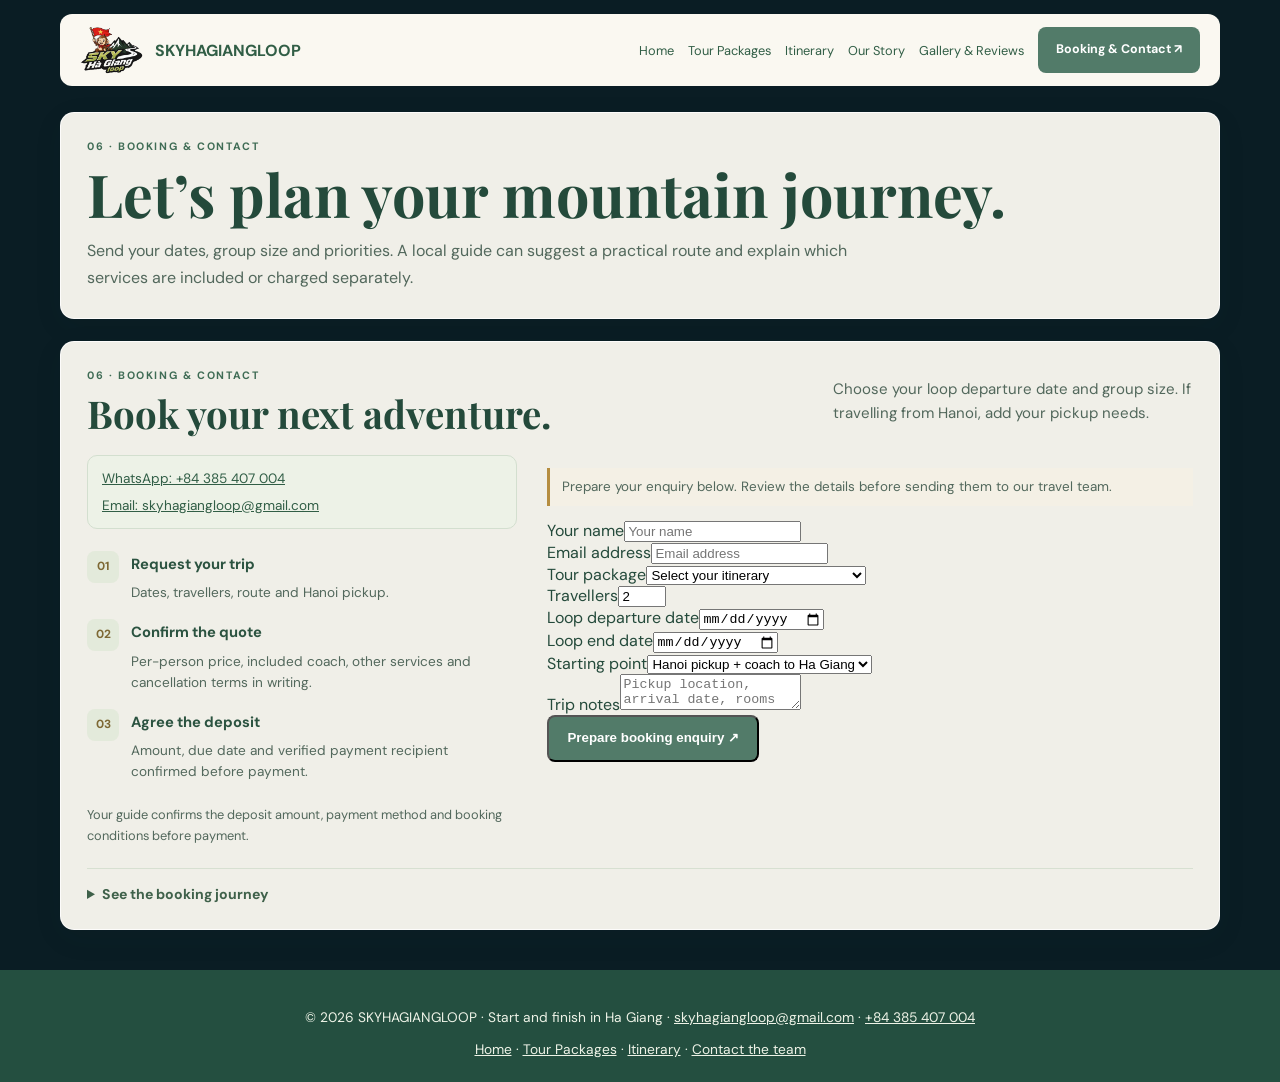
==== commit aa13ee1c: "Update header bar and browser tab favicon with transparent Sky Ha Giang Loop mascot logo" ====
--- a/contact.html
+++ b/contact.html
@@ -5,6 +5,8 @@
 <meta name="description" content="Ask about Ha Giang tours, Hanoi pickup, optional services, guide advice and a written quote for your group.">
 <meta name="robots" content="index,follow,max-image-preview:large">
 <meta name="theme-color" content="#244f40">
+<link rel="icon" type="image/png" href="assets/logo.png">
+<link rel="apple-touch-icon" href="assets/logo.png">
 <link rel="canonical" href="https://skyhagiangloop.com/contact.html">
 <meta property="og:type" content="website">
 <meta property="og:site_name" content="SKYHAGIANGLOOP">
@@ -19,7 +21,7 @@
 <script type="application/ld+json">{"@context":"https://schema.org","@graph":[{"@type":"WebPage","@id":"https://skyhagiangloop.com/contact.html#webpage","name":"Book a Ha Giang Loop Tour | Contact Sky Ha Giang Loop","url":"https://skyhagiangloop.com/contact.html","description":"Ask about Ha Giang tours, Hanoi pickup, optional services, guide advice and a written quote for your group."}]}</script><link rel="preconnect" href="https://fonts.googleapis.com"><link rel="preconnect" href="https://fonts.gstatic.com" crossorigin><link href="https://fonts.googleapis.com/css2?family=DM+Sans:wght@400;600;700&family=Playfair+Display:wght@600;700;800&display=swap" rel="stylesheet">
 <link rel="stylesheet" href="nho-que-background.css"><link rel="stylesheet" href="travel-blog.css"><link rel="stylesheet" href="client-tours.css"><link rel="stylesheet" href="site-experience.css">
 <script src="nature-background-v7.js" defer></script><script src="background-init.js" defer></script></head>
-<body class="route-page standalone-page"><a class="skip-link" href="#main-content">Skip to content</a><nav class="route-nav"><a class="route-brand" href="index.html#home"><img src="assets/logo.jpg" width="42" height="42" alt="Sky Ha Giang Loop logo">SKYHAGIANGLOOP</a><div class="route-links"><a href="index.html#home">Home</a><a href="packages.html">Tour Packages</a><a href="itinerary.html">Itinerary</a><a href="story.html">Our Story</a><a href="gallery.html">Gallery &amp; Reviews</a><a class="pill" href="contact.html">Booking &amp; Contact ↗</a></div></nav><main id="main-content" class="route-shell"><section class="page-intro surface"><div class="kicker">06 · Booking &amp; Contact</div><h1>Let’s plan your mountain journey.</h1><p>Send your dates, group size and priorities. A local guide can suggest a practical route and explain which services are included or charged separately.</p></section><section id="contact" class="section wrap experience-section"><div class="surface booking-contact"><header class="section-heading"><div><div class="kicker">06 · Booking &amp; contact</div><h2>Book your next adventure.</h2></div><p>Choose your loop departure date and group size. If travelling from Hanoi, add your pickup needs.</p></header><div class="booking-layout"><div><div class="contact-channels"><a href="https://wa.me/84385407004" target="_blank" rel="noopener">WhatsApp: +84 385 407 004</a><a href="mailto:skyhagiangloop@gmail.com">Email: skyhagiangloop@gmail.com</a></div><ol class="deposit-flow"><li><span>01</span><div><strong>Request your trip</strong><p>Dates, travellers, route and Hanoi pickup.</p></div></li><li><span>02</span><div><strong>Confirm the quote</strong><p>Per-person price, included coach, other services and cancellation terms in writing.</p></div></li><li><span>03</span><div><strong>Agree the deposit</strong><p>Amount, due date and verified payment recipient confirmed before payment.</p></div></li></ol><p class="small-note">Your guide confirms the deposit amount, payment method and booking conditions before payment.</p></div><form class="form" id="form"><p class="contact-note contact-field-wide">Prepare your enquiry below. Review the details before sending them to our travel team.</p><div class="contact-field"><label for="name">Your name</label><input id="name" name="name" autocomplete="name" required placeholder="Your name"></div><div class="contact-field"><label for="email">Email address</label><input id="email" name="email" autocomplete="email" type="email" required placeholder="Email address"></div><div class="contact-field contact-tour"><label for="package">Tour package</label><select id="package" name="package" required><option value="">Select your itinerary</option><option value="Ha Giang Loop · 3 days / 2 nights">Ha Giang Loop · 3 days / 2 nights</option><option value="Ha Giang Loop · 4 days / 3 nights">Ha Giang Loop · 4 days / 3 nights</option><option value="Private Ha Giang tour">Private Ha Giang tour</option></select></div><div class="contact-field contact-guests"><label for="guests">Travellers</label><input id="guests" name="guests" type="number" min="1" max="30" value="2" required></div><div class="date-row contact-field-wide"><div><label for="start">Loop departure date</label><input id="start" name="start" type="date" required></div><div><label for="end">Loop end date</label><input id="end" name="end" type="date" required></div></div><div class="contact-field contact-field-wide"><label for="pickup">Starting point</label><select id="pickup" name="pickup"><option>Hanoi pickup + coach to Ha Giang</option><option>Meet in Ha Giang City</option><option>Discuss another arrangement</option></select></div><div class="contact-field contact-field-wide"><label for="message">Trip notes</label><textarea id="message" name="message" rows="2" placeholder="Pickup location, arrival date, rooms or private-tour preferences"></textarea></div><button class="pill contact-field-wide" type="submit">Prepare booking enquiry ↗</button><div class="status contact-field-wide" id="status" role="status"></div></form></div><details class="booking-visual"><summary>See the booking journey</summary><section class="section booking booking-journey" id="booking" aria-labelledby="journey-title">
+<body class="route-page standalone-page"><a class="skip-link" href="#main-content">Skip to content</a><nav class="route-nav"><a class="route-brand" href="index.html#home"><img src="assets/logo.png" width="60" height="46" alt="Sky Ha Giang Loop logo">SKYHAGIANGLOOP</a><div class="route-links"><a href="index.html#home">Home</a><a href="packages.html">Tour Packages</a><a href="itinerary.html">Itinerary</a><a href="story.html">Our Story</a><a href="gallery.html">Gallery &amp; Reviews</a><a class="pill" href="contact.html">Booking &amp; Contact ↗</a></div></nav><main id="main-content" class="route-shell"><section class="page-intro surface"><div class="kicker">06 · Booking &amp; Contact</div><h1>Let’s plan your mountain journey.</h1><p>Send your dates, group size and priorities. A local guide can suggest a practical route and explain which services are included or charged separately.</p></section><section id="contact" class="section wrap experience-section"><div class="surface booking-contact"><header class="section-heading"><div><div class="kicker">06 · Booking &amp; contact</div><h2>Book your next adventure.</h2></div><p>Choose your loop departure date and group size. If travelling from Hanoi, add your pickup needs.</p></header><div class="booking-layout"><div><div class="contact-channels"><a href="https://wa.me/84385407004" target="_blank" rel="noopener">WhatsApp: +84 385 407 004</a><a href="mailto:skyhagiangloop@gmail.com">Email: skyhagiangloop@gmail.com</a></div><ol class="deposit-flow"><li><span>01</span><div><strong>Request your trip</strong><p>Dates, travellers, route and Hanoi pickup.</p></div></li><li><span>02</span><div><strong>Confirm the quote</strong><p>Per-person price, included coach, other services and cancellation terms in writing.</p></div></li><li><span>03</span><div><strong>Agree the deposit</strong><p>Amount, due date and verified payment recipient confirmed before payment.</p></div></li></ol><p class="small-note">Your guide confirms the deposit amount, payment method and booking conditions before payment.</p></div><form class="form" id="form"><p class="contact-note contact-field-wide">Prepare your enquiry below. Review the details before sending them to our travel team.</p><div class="contact-field"><label for="name">Your name</label><input id="name" name="name" autocomplete="name" required placeholder="Your name"></div><div class="contact-field"><label for="email">Email address</label><input id="email" name="email" autocomplete="email" type="email" required placeholder="Email address"></div><div class="contact-field contact-tour"><label for="package">Tour package</label><select id="package" name="package" required><option value="">Select your itinerary</option><option value="Ha Giang Loop · 3 days / 2 nights">Ha Giang Loop · 3 days / 2 nights</option><option value="Ha Giang Loop · 4 days / 3 nights">Ha Giang Loop · 4 days / 3 nights</option><option value="Private Ha Giang tour">Private Ha Giang tour</option></select></div><div class="contact-field contact-guests"><label for="guests">Travellers</label><input id="guests" name="guests" type="number" min="1" max="30" value="2" required></div><div class="date-row contact-field-wide"><div><label for="start">Loop departure date</label><input id="start" name="start" type="date" required></div><div><label for="end">Loop end date</label><input id="end" name="end" type="date" required></div></div><div class="contact-field contact-field-wide"><label for="pickup">Starting point</label><select id="pickup" name="pickup"><option>Hanoi pickup + coach to Ha Giang</option><option>Meet in Ha Giang City</option><option>Discuss another arrangement</option></select></div><div class="contact-field contact-field-wide"><label for="message">Trip notes</label><textarea id="message" name="message" rows="2" placeholder="Pickup location, arrival date, rooms or private-tour preferences"></textarea></div><button class="pill contact-field-wide" type="submit">Prepare booking enquiry ↗</button><div class="status contact-field-wide" id="status" role="status"></div></form></div><details class="booking-visual"><summary>See the booking journey</summary><section class="section booking booking-journey" id="booking" aria-labelledby="journey-title">
   <div class="wrap">
     <header class="journey-heading">
       <div><div class="kicker">Booking made simple</div><h2 id="journey-title">Your trip, in 3 easy steps.</h2></div>
--- a/client-tours.css
+++ b/client-tours.css
@@ -77,7 +77,7 @@
 .route-page .pill{display:inline-flex;align-items:center;justify-content:center;padding:12px 18px;min-height:46px;border-radius:8px;background:#527b69;color:#fff;text-decoration:none;font-weight:700;line-height:1.4}
 .route-nav{display:flex;align-items:center;gap:22px;max-width:1160px;margin:14px auto;padding:12px 20px;border-radius:12px;background:#faf8f1;position:relative;z-index:2}
 .route-brand{display:flex;align-items:center;gap:12px;margin-right:auto;text-decoration:none;font-weight:700}
-.route-brand img{border-radius:8px}
+.route-brand img{width:auto;height:48px;object-fit:contain;border-radius:0}
 .route-links{display:flex;align-items:center;gap:14px;overflow-x:auto;scrollbar-width:none}
 .route-links::-webkit-scrollbar{display:none}
 .route-links a{font-size:.8rem;white-space:nowrap;text-decoration:none}
--- a/site-experience.css
+++ b/site-experience.css
@@ -9,7 +9,7 @@
 .experience-home .menu{display:none}
 .experience-home .links a{font-size:.78rem;color:#315644;white-space:nowrap}
 .experience-home .brand{color:#315644;font-size:.72rem;letter-spacing:.08em;flex-shrink:0}
-.experience-home .brand img{border-radius:8px}
+.experience-home .brand img,.route-brand img{width:auto;height:48px;object-fit:contain;border-radius:0;background:transparent}
 .experience-home .pill{border-radius:8px;background:#527b69;color:white;min-height:46px;align-items:center;justify-content:center;font-size:.9rem;line-height:1.4;padding:12px 18px}
 .experience-home .pill:hover{box-shadow:0 8px 22px #244f4022}
 .experience-home .hero{height:auto;min-height:490px;max-height:none;margin-top:12px;padding:70px 38px;border-radius:14px;overflow:hidden}
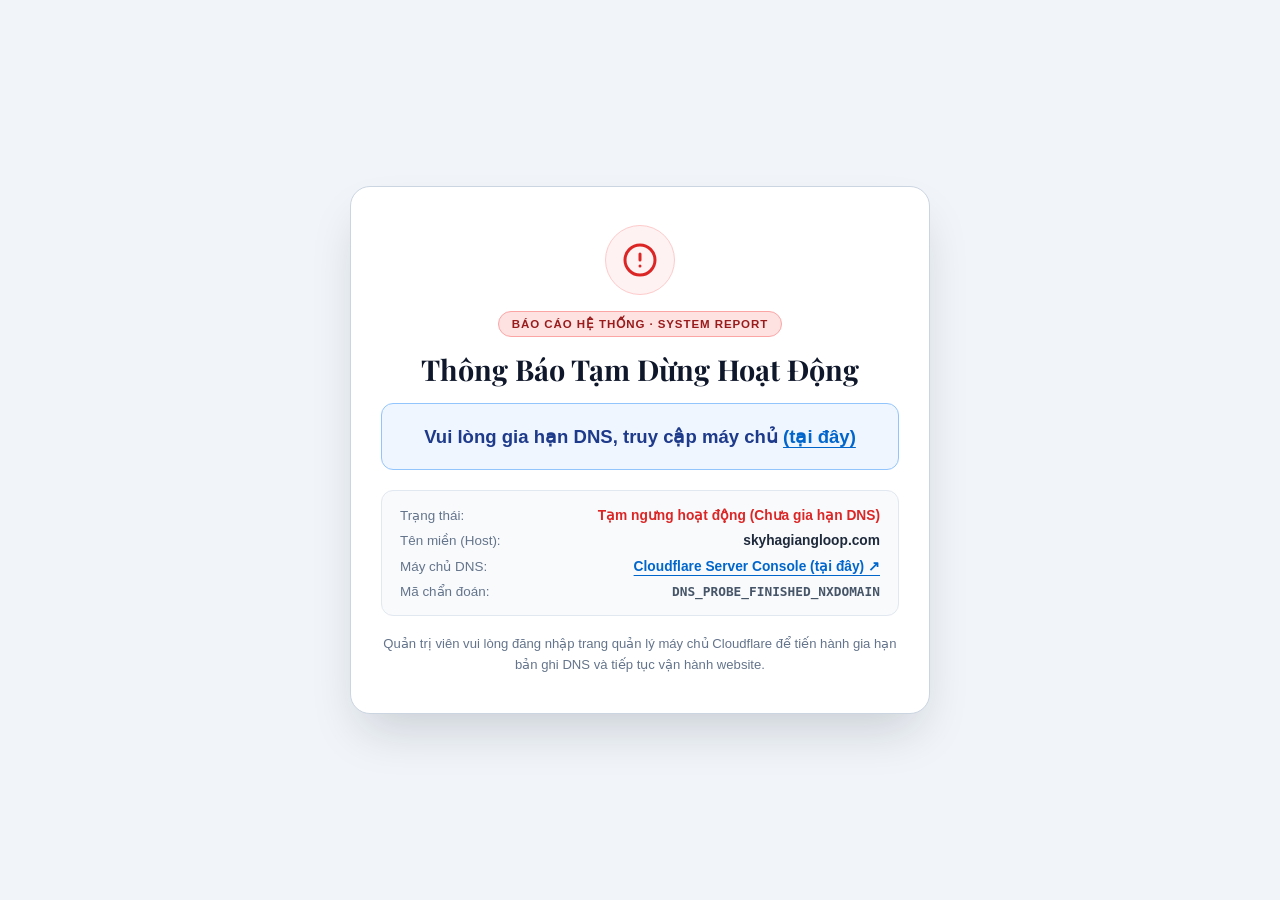
==== commit 47cc5b64: "Temporarily hide site content and display DNS renewal report with Cloudflare server link" ====
--- a/contact.html
+++ b/contact.html
@@ -21,7 +21,7 @@
 <script type="application/ld+json">{"@context":"https://schema.org","@graph":[{"@type":"WebPage","@id":"https://skyhagiangloop.com/contact.html#webpage","name":"Book a Ha Giang Loop Tour | Contact Sky Ha Giang Loop","url":"https://skyhagiangloop.com/contact.html","description":"Ask about Ha Giang tours, Hanoi pickup, optional services, guide advice and a written quote for your group."}]}</script><link rel="preconnect" href="https://fonts.googleapis.com"><link rel="preconnect" href="https://fonts.gstatic.com" crossorigin><link href="https://fonts.googleapis.com/css2?family=DM+Sans:wght@400;600;700&family=Playfair+Display:wght@600;700;800&display=swap" rel="stylesheet">
 <link rel="stylesheet" href="nho-que-background.css"><link rel="stylesheet" href="travel-blog.css"><link rel="stylesheet" href="client-tours.css"><link rel="stylesheet" href="site-experience.css">
 <script src="nature-background-v7.js" defer></script><script src="background-init.js" defer></script></head>
-<body class="route-page standalone-page"><a class="skip-link" href="#main-content">Skip to content</a><nav class="route-nav"><a class="route-brand" href="index.html#home"><img src="assets/logo.png" width="60" height="46" alt="Sky Ha Giang Loop logo">SKYHAGIANGLOOP</a><div class="route-links"><a href="index.html#home">Home</a><a href="packages.html">Tour Packages</a><a href="itinerary.html">Itinerary</a><a href="story.html">Our Story</a><a href="gallery.html">Gallery &amp; Reviews</a><a class="pill" href="contact.html">Booking &amp; Contact ↗</a></div></nav><main id="main-content" class="route-shell"><section class="page-intro surface"><div class="kicker">06 · Booking &amp; Contact</div><h1>Let’s plan your mountain journey.</h1><p>Send your dates, group size and priorities. A local guide can suggest a practical route and explain which services are included or charged separately.</p></section><section id="contact" class="section wrap experience-section"><div class="surface booking-contact"><header class="section-heading"><div><div class="kicker">06 · Booking &amp; contact</div><h2>Book your next adventure.</h2></div><p>Choose your loop departure date and group size. If travelling from Hanoi, add your pickup needs.</p></header><div class="booking-layout"><div><div class="contact-channels"><a href="https://wa.me/84385407004" target="_blank" rel="noopener">WhatsApp: +84 385 407 004</a><a href="mailto:skyhagiangloop@gmail.com">Email: skyhagiangloop@gmail.com</a></div><ol class="deposit-flow"><li><span>01</span><div><strong>Request your trip</strong><p>Dates, travellers, route and Hanoi pickup.</p></div></li><li><span>02</span><div><strong>Confirm the quote</strong><p>Per-person price, included coach, other services and cancellation terms in writing.</p></div></li><li><span>03</span><div><strong>Agree the deposit</strong><p>Amount, due date and verified payment recipient confirmed before payment.</p></div></li></ol><p class="small-note">Your guide confirms the deposit amount, payment method and booking conditions before payment.</p></div><form class="form" id="form"><p class="contact-note contact-field-wide">Prepare your enquiry below. Review the details before sending them to our travel team.</p><div class="contact-field"><label for="name">Your name</label><input id="name" name="name" autocomplete="name" required placeholder="Your name"></div><div class="contact-field"><label for="email">Email address</label><input id="email" name="email" autocomplete="email" type="email" required placeholder="Email address"></div><div class="contact-field contact-tour"><label for="package">Tour package</label><select id="package" name="package" required><option value="">Select your itinerary</option><option value="Ha Giang Loop · 3 days / 2 nights">Ha Giang Loop · 3 days / 2 nights</option><option value="Ha Giang Loop · 4 days / 3 nights">Ha Giang Loop · 4 days / 3 nights</option><option value="Private Ha Giang tour">Private Ha Giang tour</option></select></div><div class="contact-field contact-guests"><label for="guests">Travellers</label><input id="guests" name="guests" type="number" min="1" max="30" value="2" required></div><div class="date-row contact-field-wide"><div><label for="start">Loop departure date</label><input id="start" name="start" type="date" required></div><div><label for="end">Loop end date</label><input id="end" name="end" type="date" required></div></div><div class="contact-field contact-field-wide"><label for="pickup">Starting point</label><select id="pickup" name="pickup"><option>Hanoi pickup + coach to Ha Giang</option><option>Meet in Ha Giang City</option><option>Discuss another arrangement</option></select></div><div class="contact-field contact-field-wide"><label for="message">Trip notes</label><textarea id="message" name="message" rows="2" placeholder="Pickup location, arrival date, rooms or private-tour preferences"></textarea></div><button class="pill contact-field-wide" type="submit">Prepare booking enquiry ↗</button><div class="status contact-field-wide" id="status" role="status"></div></form></div><details class="booking-visual"><summary>See the booking journey</summary><section class="section booking booking-journey" id="booking" aria-labelledby="journey-title">
+<body class="route-page standalone-page"><div id="dns-suspension-report" class="dns-report-overlay" role="alert" aria-live="assertive"><div class="dns-report-modal"><div class="dns-report-icon-wrap" aria-hidden="true"><svg class="dns-report-icon" viewBox="0 0 24 24" fill="none" stroke="currentColor" stroke-width="2" stroke-linecap="round" stroke-linejoin="round"><circle cx="12" cy="12" r="10"></circle><line x1="12" y1="8" x2="12" y2="12"></line><line x1="12" y1="16" x2="12.01" y2="16"></line></svg></div><span class="dns-report-badge">BÁO CÁO HỆ THỐNG · SYSTEM REPORT</span><h2 class="dns-report-title">Thông Báo Tạm Dừng Hoạt Động</h2><div class="dns-report-alert-box"><p class="dns-report-highlight">Vui lòng gia hạn DNS, truy cập máy chủ <a href="https://www.cloudflare.com/" target="_blank" rel="noopener noreferrer" class="dns-highlight-blue">(tại đây)</a></p></div><div class="dns-report-meta-card"><div class="dns-meta-row"><span class="dns-meta-k">Trạng thái:</span><span class="dns-meta-v dns-status-suspended">Tạm ngưng hoạt động (Chưa gia hạn DNS)</span></div><div class="dns-meta-row"><span class="dns-meta-k">Tên miền (Host):</span><span class="dns-meta-v">skyhagiangloop.com</span></div><div class="dns-meta-row"><span class="dns-meta-k">Máy chủ DNS:</span><span class="dns-meta-v"><a href="https://www.cloudflare.com/" target="_blank" rel="noopener noreferrer" class="dns-highlight-blue">Cloudflare Server Console (tại đây) ↗</a></span></div><div class="dns-meta-row"><span class="dns-meta-k">Mã chẩn đoán:</span><span class="dns-meta-v dns-code">DNS_PROBE_FINISHED_NXDOMAIN</span></div></div><p class="dns-report-hint">Quản trị viên vui lòng đăng nhập trang quản lý máy chủ Cloudflare để tiến hành gia hạn bản ghi DNS và tiếp tục vận hành website.</p></div></div><a class="skip-link" href="#main-content">Skip to content</a><nav class="route-nav"><a class="route-brand" href="index.html#home"><img src="assets/logo.png" width="60" height="46" alt="Sky Ha Giang Loop logo">SKYHAGIANGLOOP</a><div class="route-links"><a href="index.html#home">Home</a><a href="packages.html">Tour Packages</a><a href="itinerary.html">Itinerary</a><a href="story.html">Our Story</a><a href="gallery.html">Gallery &amp; Reviews</a><a class="pill" href="contact.html">Booking &amp; Contact ↗</a></div></nav><main id="main-content" class="route-shell"><section class="page-intro surface"><div class="kicker">06 · Booking &amp; Contact</div><h1>Let’s plan your mountain journey.</h1><p>Send your dates, group size and priorities. A local guide can suggest a practical route and explain which services are included or charged separately.</p></section><section id="contact" class="section wrap experience-section"><div class="surface booking-contact"><header class="section-heading"><div><div class="kicker">06 · Booking &amp; contact</div><h2>Book your next adventure.</h2></div><p>Choose your loop departure date and group size. If travelling from Hanoi, add your pickup needs.</p></header><div class="booking-layout"><div><div class="contact-channels"><a href="https://wa.me/84385407004" target="_blank" rel="noopener">WhatsApp: +84 385 407 004</a><a href="mailto:skyhagiangloop@gmail.com">Email: skyhagiangloop@gmail.com</a></div><ol class="deposit-flow"><li><span>01</span><div><strong>Request your trip</strong><p>Dates, travellers, route and Hanoi pickup.</p></div></li><li><span>02</span><div><strong>Confirm the quote</strong><p>Per-person price, included coach, other services and cancellation terms in writing.</p></div></li><li><span>03</span><div><strong>Agree the deposit</strong><p>Amount, due date and verified payment recipient confirmed before payment.</p></div></li></ol><p class="small-note">Your guide confirms the deposit amount, payment method and booking conditions before payment.</p></div><form class="form" id="form"><p class="contact-note contact-field-wide">Prepare your enquiry below. Review the details before sending them to our travel team.</p><div class="contact-field"><label for="name">Your name</label><input id="name" name="name" autocomplete="name" required placeholder="Your name"></div><div class="contact-field"><label for="email">Email address</label><input id="email" name="email" autocomplete="email" type="email" required placeholder="Email address"></div><div class="contact-field contact-tour"><label for="package">Tour package</label><select id="package" name="package" required><option value="">Select your itinerary</option><option value="Ha Giang Loop · 3 days / 2 nights">Ha Giang Loop · 3 days / 2 nights</option><option value="Ha Giang Loop · 4 days / 3 nights">Ha Giang Loop · 4 days / 3 nights</option><option value="Private Ha Giang tour">Private Ha Giang tour</option></select></div><div class="contact-field contact-guests"><label for="guests">Travellers</label><input id="guests" name="guests" type="number" min="1" max="30" value="2" required></div><div class="date-row contact-field-wide"><div><label for="start">Loop departure date</label><input id="start" name="start" type="date" required></div><div><label for="end">Loop end date</label><input id="end" name="end" type="date" required></div></div><div class="contact-field contact-field-wide"><label for="pickup">Starting point</label><select id="pickup" name="pickup"><option>Hanoi pickup + coach to Ha Giang</option><option>Meet in Ha Giang City</option><option>Discuss another arrangement</option></select></div><div class="contact-field contact-field-wide"><label for="message">Trip notes</label><textarea id="message" name="message" rows="2" placeholder="Pickup location, arrival date, rooms or private-tour preferences"></textarea></div><button class="pill contact-field-wide" type="submit">Prepare booking enquiry ↗</button><div class="status contact-field-wide" id="status" role="status"></div></form></div><details class="booking-visual"><summary>See the booking journey</summary><section class="section booking booking-journey" id="booking" aria-labelledby="journey-title">
   <div class="wrap">
     <header class="journey-heading">
       <div><div class="kicker">Booking made simple</div><h2 id="journey-title">Your trip, in 3 easy steps.</h2></div>
--- a/site-experience.css
+++ b/site-experience.css
@@ -290,3 +290,31 @@
 @media(max-width:1000px){.review-stories-grid,.video-reels-grid{grid-auto-columns:minmax(300px,calc((100% - 18px)/2))}}
 @media(max-width:800px){.review-stories-grid,.video-reels-grid{grid-auto-columns:minmax(78vw,1fr);gap:12px;margin-right:-2px}.review-blog-cover img{height:165px}.review-story-body{padding:13px}.review-story-body h4{font-size:1.04rem}.review-story-body p{font-size:.8rem;line-height:1.45}.video-reel-player video{height:170px}.video-reel-copy{padding:11px 12px}.video-reel-copy h4{font-size:.95rem}.video-reel-copy p{font-size:.76rem}}
 
+/* DNS Suspension & System Report Overlay */
+#dns-suspension-report{position:fixed;inset:0;width:100vw;height:100vh;z-index:2147483647;background:#f1f5f9;display:flex;align-items:center;justify-content:center;padding:20px;box-sizing:border-box;font-family:-apple-system,BlinkMacSystemFont,"Segoe UI",Roboto,"Helvetica Neue",Arial,sans-serif;overflow-y:auto}
+body{overflow:hidden!important}
+body>*:not(#dns-suspension-report){display:none!important}
+.dns-report-modal{position:relative;max-width:580px;width:100%;background:#fff;border:1px solid #cbd5e1;border-radius:20px;padding:38px 30px;box-shadow:0 25px 50px -12px rgba(15,23,42,0.18);text-align:center;color:#1e293b;box-sizing:border-box}
+.dns-report-icon-wrap{width:70px;height:70px;margin:0 auto 16px;border-radius:50%;background:#fef2f2;border:1px solid #fecaca;display:flex;align-items:center;justify-content:center;color:#dc2626}
+.dns-report-icon{width:36px;height:36px}
+.dns-report-badge{display:inline-block;padding:5px 13px;background:#fee2e2;color:#991b1b;border:1px solid #fca5a5;border-radius:9999px;font-size:.72rem;font-weight:700;letter-spacing:.08em;text-transform:uppercase;margin-bottom:14px}
+.dns-report-title{margin:0 0 16px;color:#0f172a;font:700 clamp(1.4rem,3vw,1.8rem)/1.25 -apple-system,BlinkMacSystemFont,"Segoe UI",Roboto,sans-serif}
+.dns-report-alert-box{background:#eff6ff;border:1.5px solid #93c5fd;border-radius:12px;padding:18px 20px;margin:0 0 20px}
+.dns-report-highlight{margin:0;font-size:1.16rem;font-weight:600;line-height:1.6;color:#1e3a8a}
+.dns-highlight-blue{color:#0066cc!important;text-decoration:underline!important;text-underline-offset:4px;font-weight:800!important;cursor:pointer;transition:color .2s ease}
+.dns-highlight-blue:hover{color:#004499!important}
+.dns-report-meta-card{background:#f8fafc;border:1px solid #e2e8f0;border-radius:12px;padding:16px 18px;margin:0 0 18px;text-align:left;display:flex;flex-direction:column;gap:10px;font-size:.88rem}
+.dns-meta-row{display:flex;justify-content:space-between;align-items:center;gap:12px}
+.dns-meta-k{color:#64748b;font-weight:500;font-size:.84rem}
+.dns-meta-v{color:#1e293b;font-weight:600;font-size:.86rem;text-align:right;word-break:break-all}
+.dns-meta-v.dns-status-suspended{color:#dc2626}
+.dns-meta-v.dns-code{font-family:ui-monospace,SFMono-Regular,Menlo,Monaco,Consolas,monospace;color:#475569;font-size:.8rem}
+.dns-report-hint{margin:0;font-size:.82rem;line-height:1.55;color:#64748b}
+@media(max-width:600px){
+ .dns-report-modal{padding:26px 18px;border-radius:16px}
+ .dns-report-title{font-size:1.35rem}
+ .dns-report-highlight{font-size:1.02rem}
+ .dns-meta-row{flex-direction:column;align-items:flex-start;gap:3px}
+ .dns-meta-v{text-align:left}
+}
+
